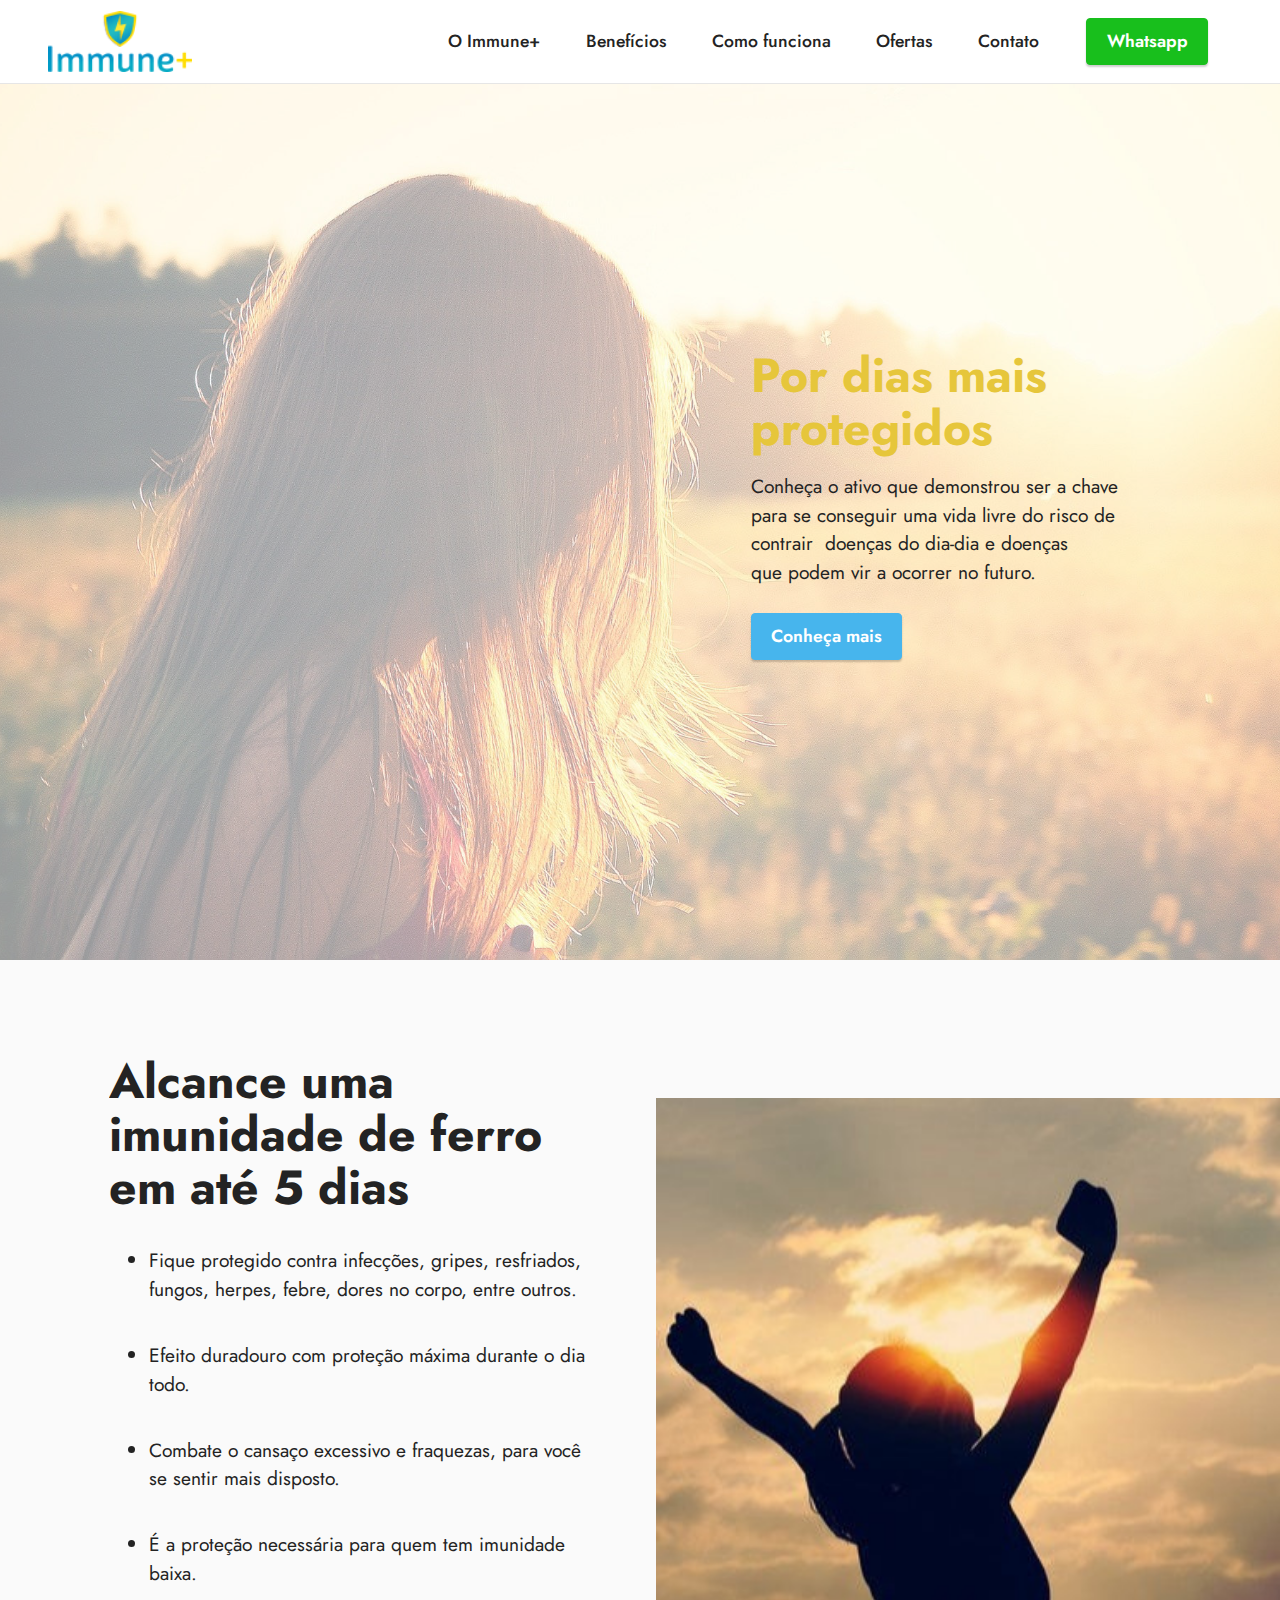
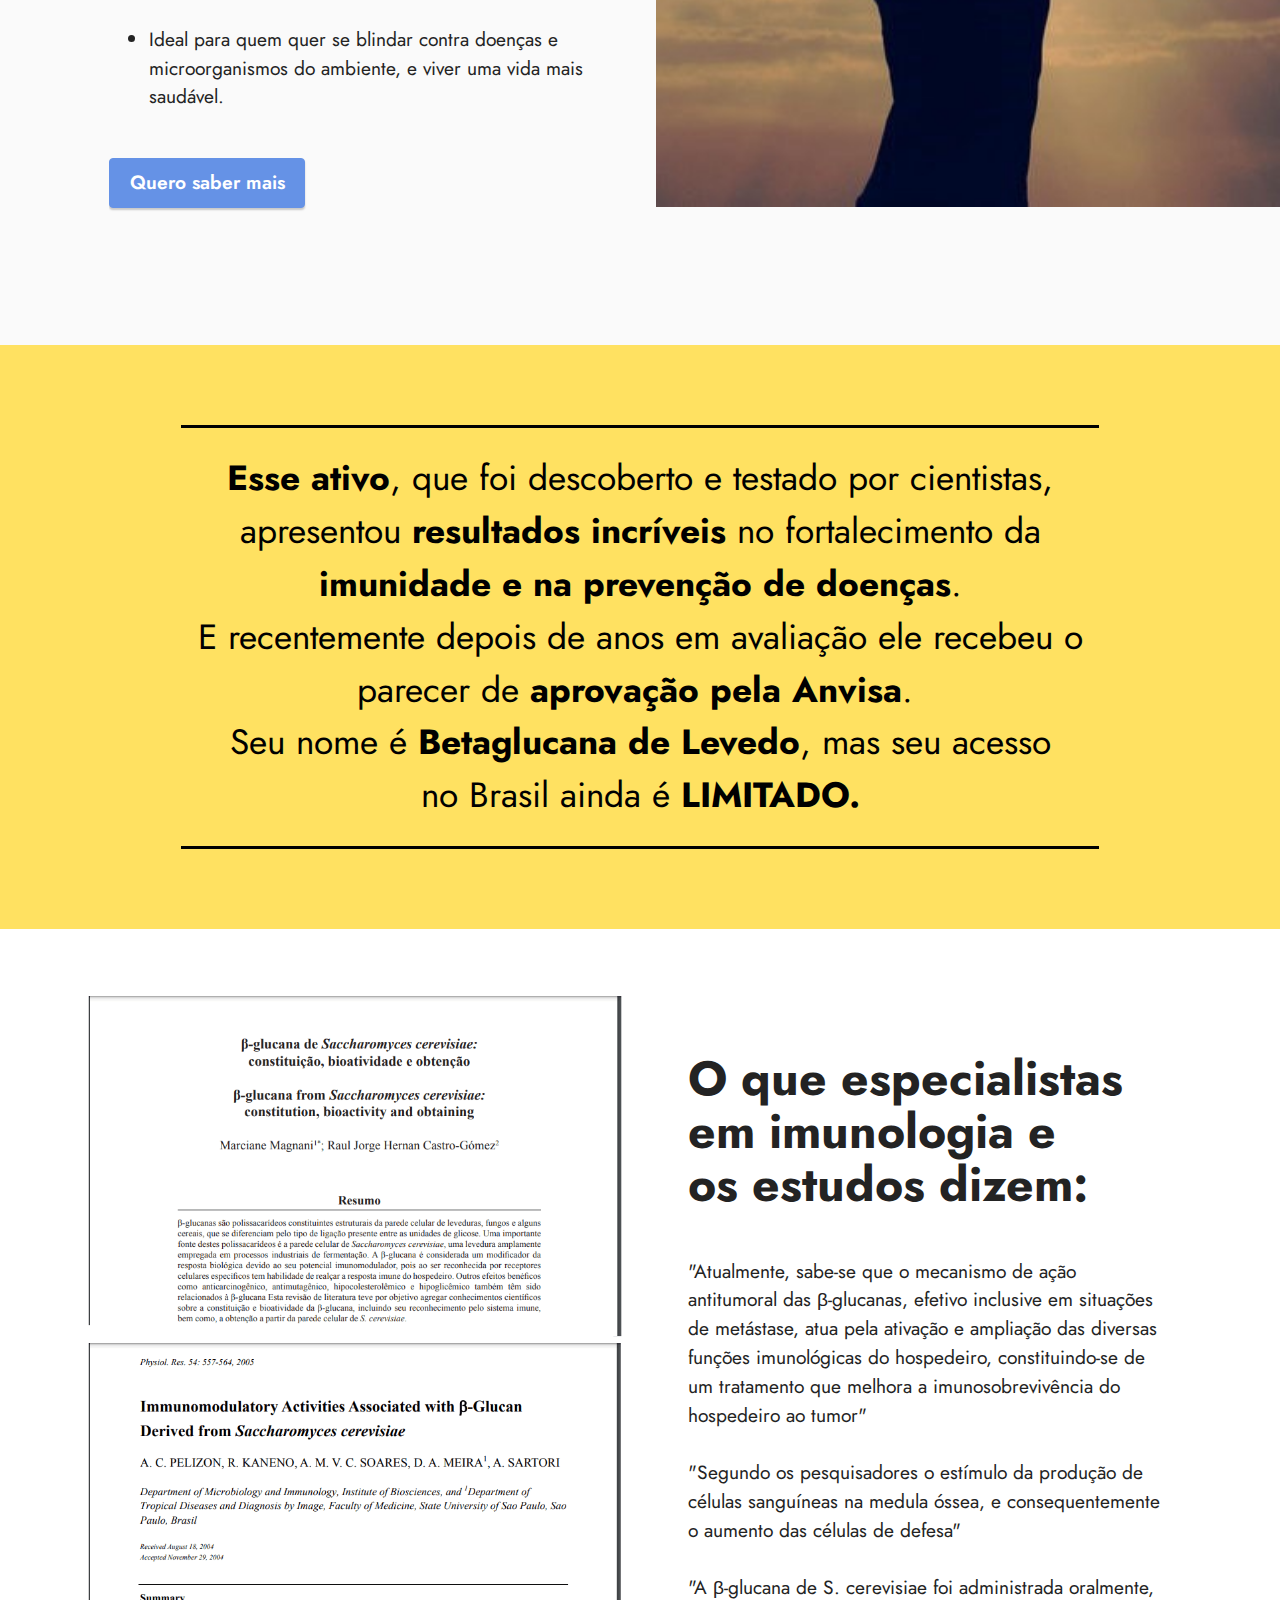
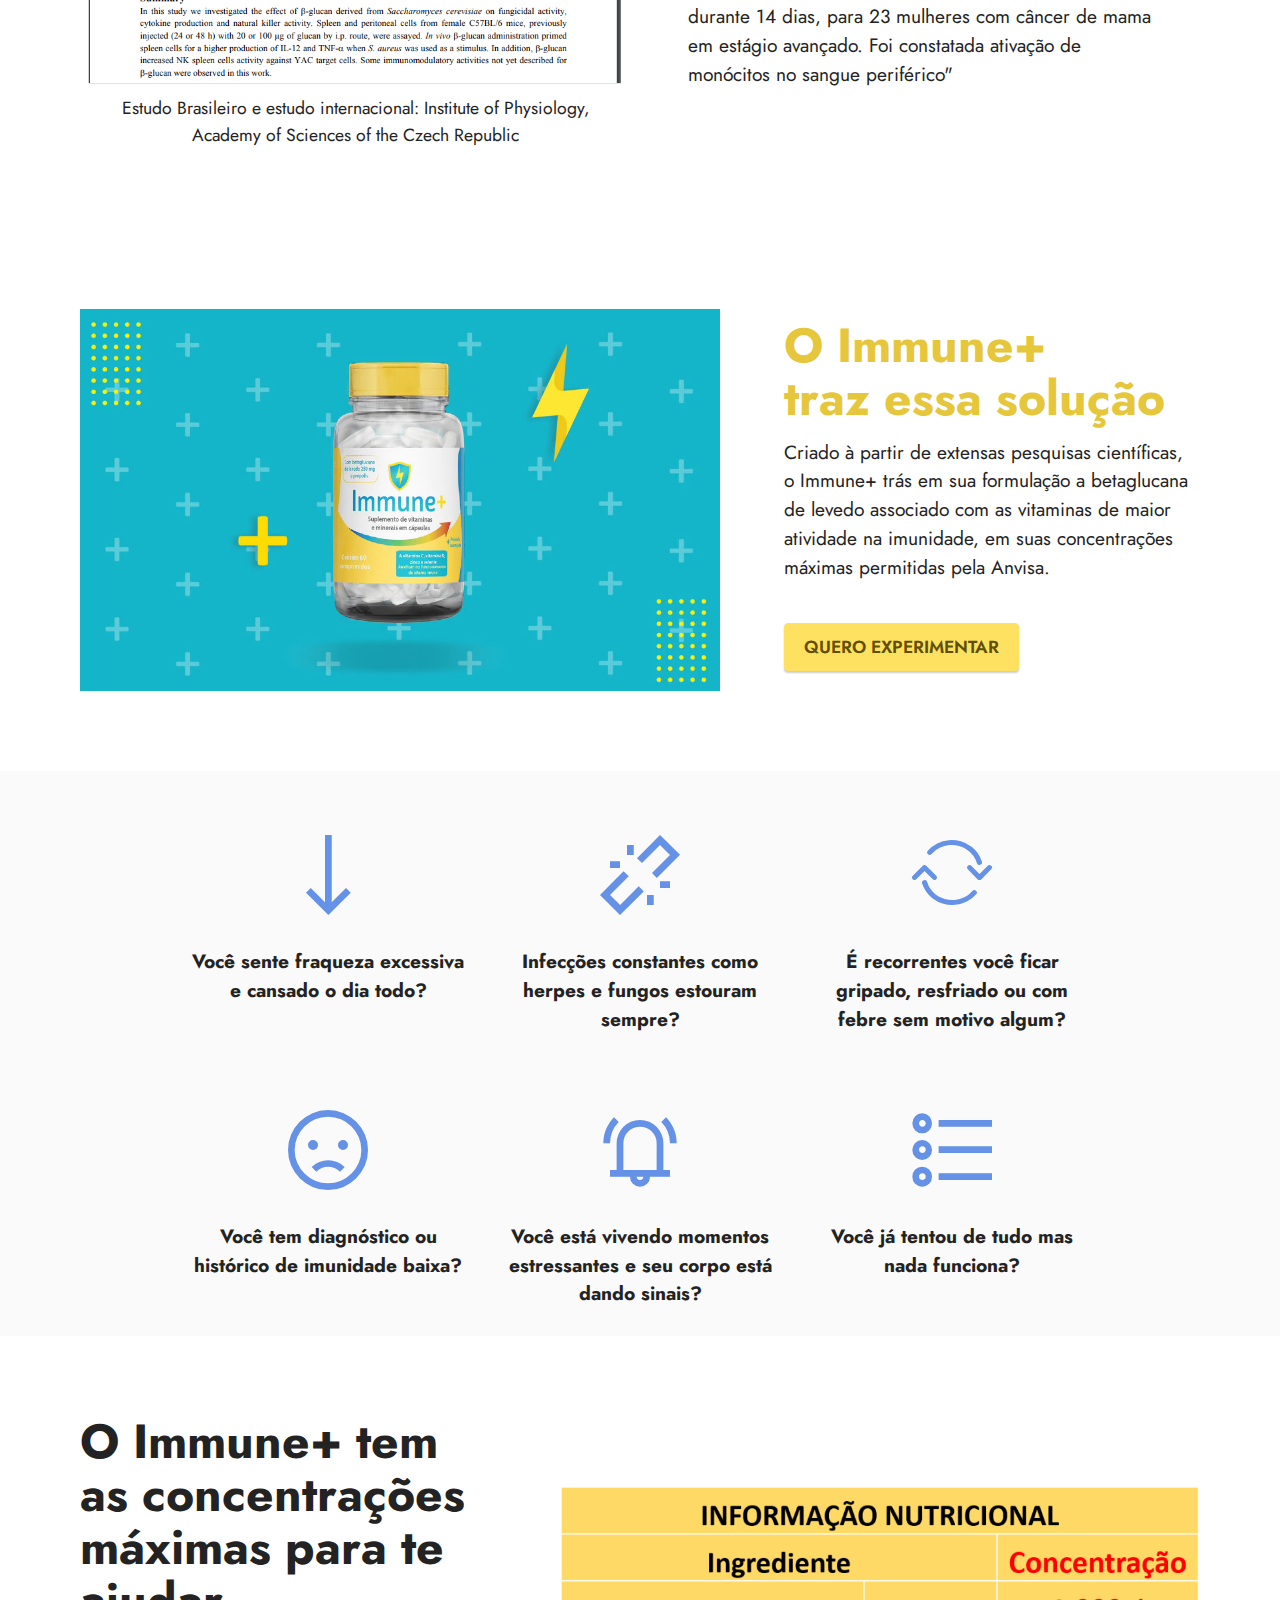
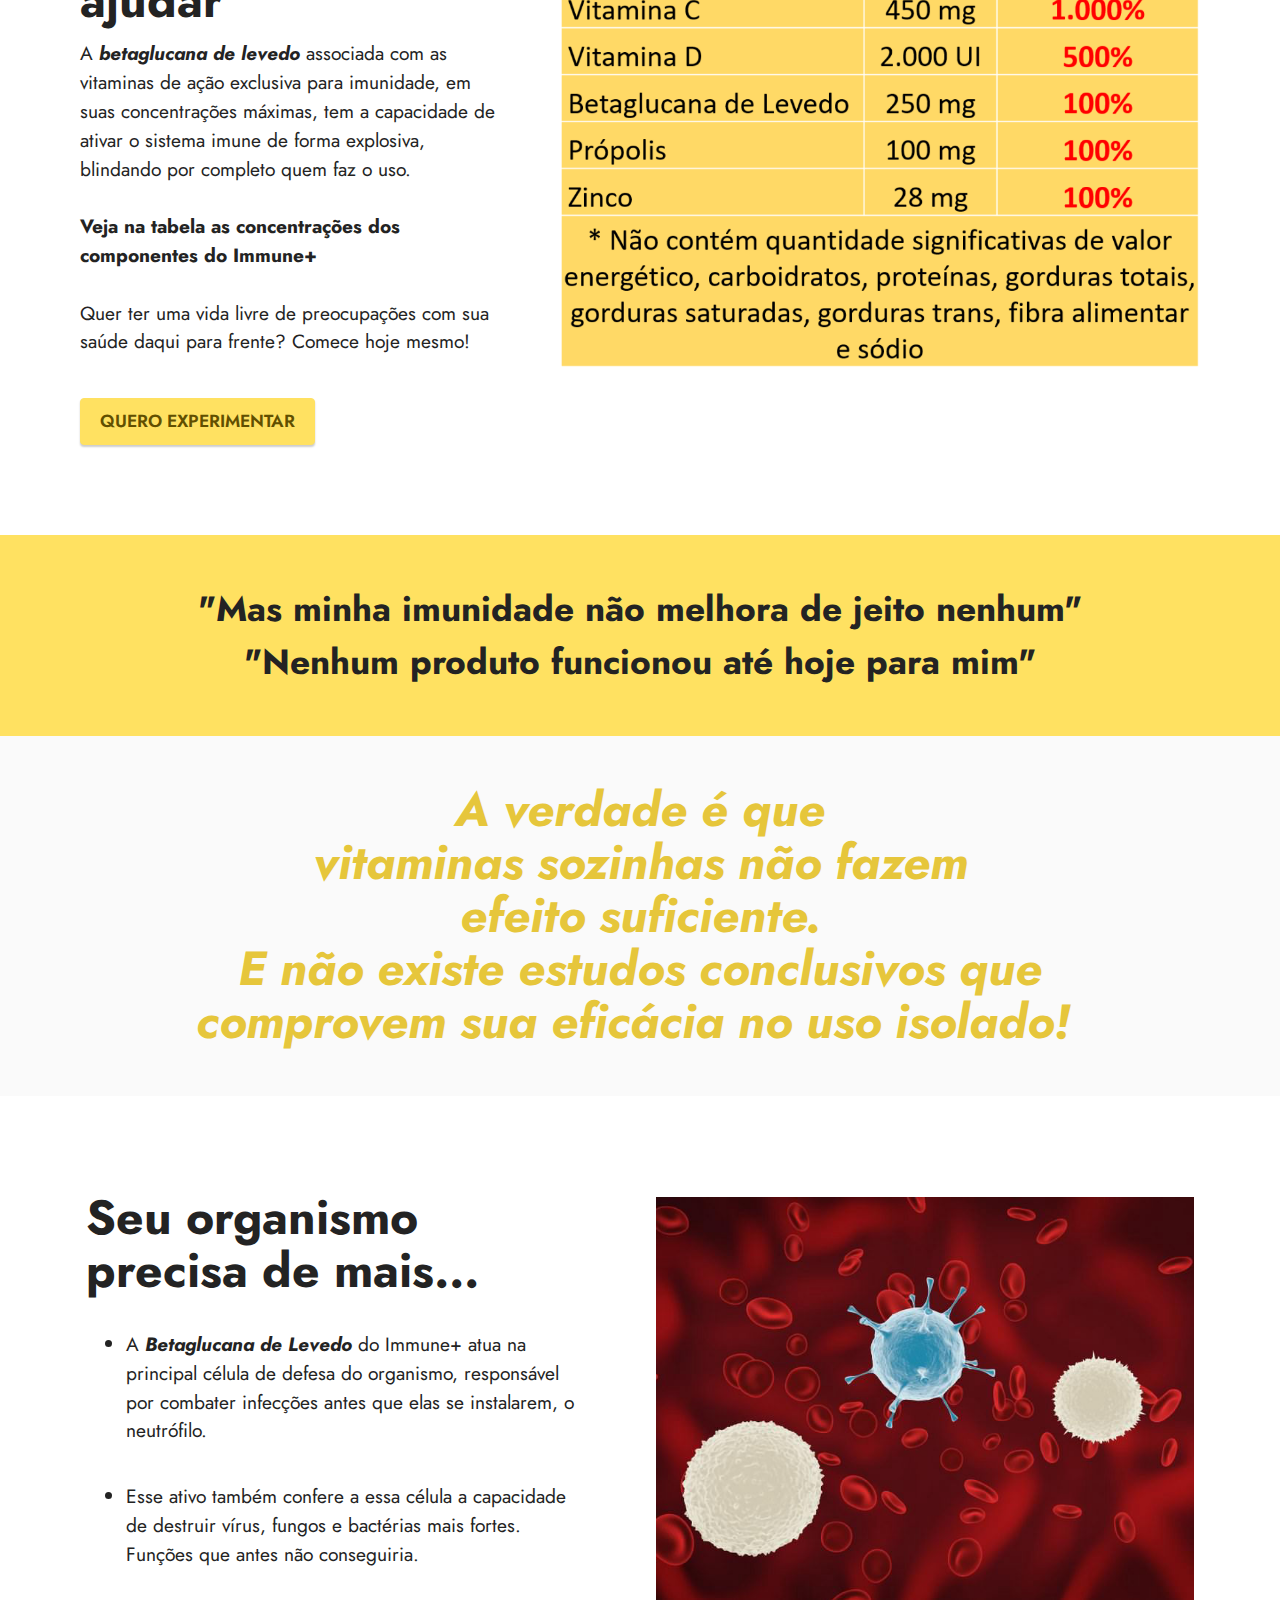
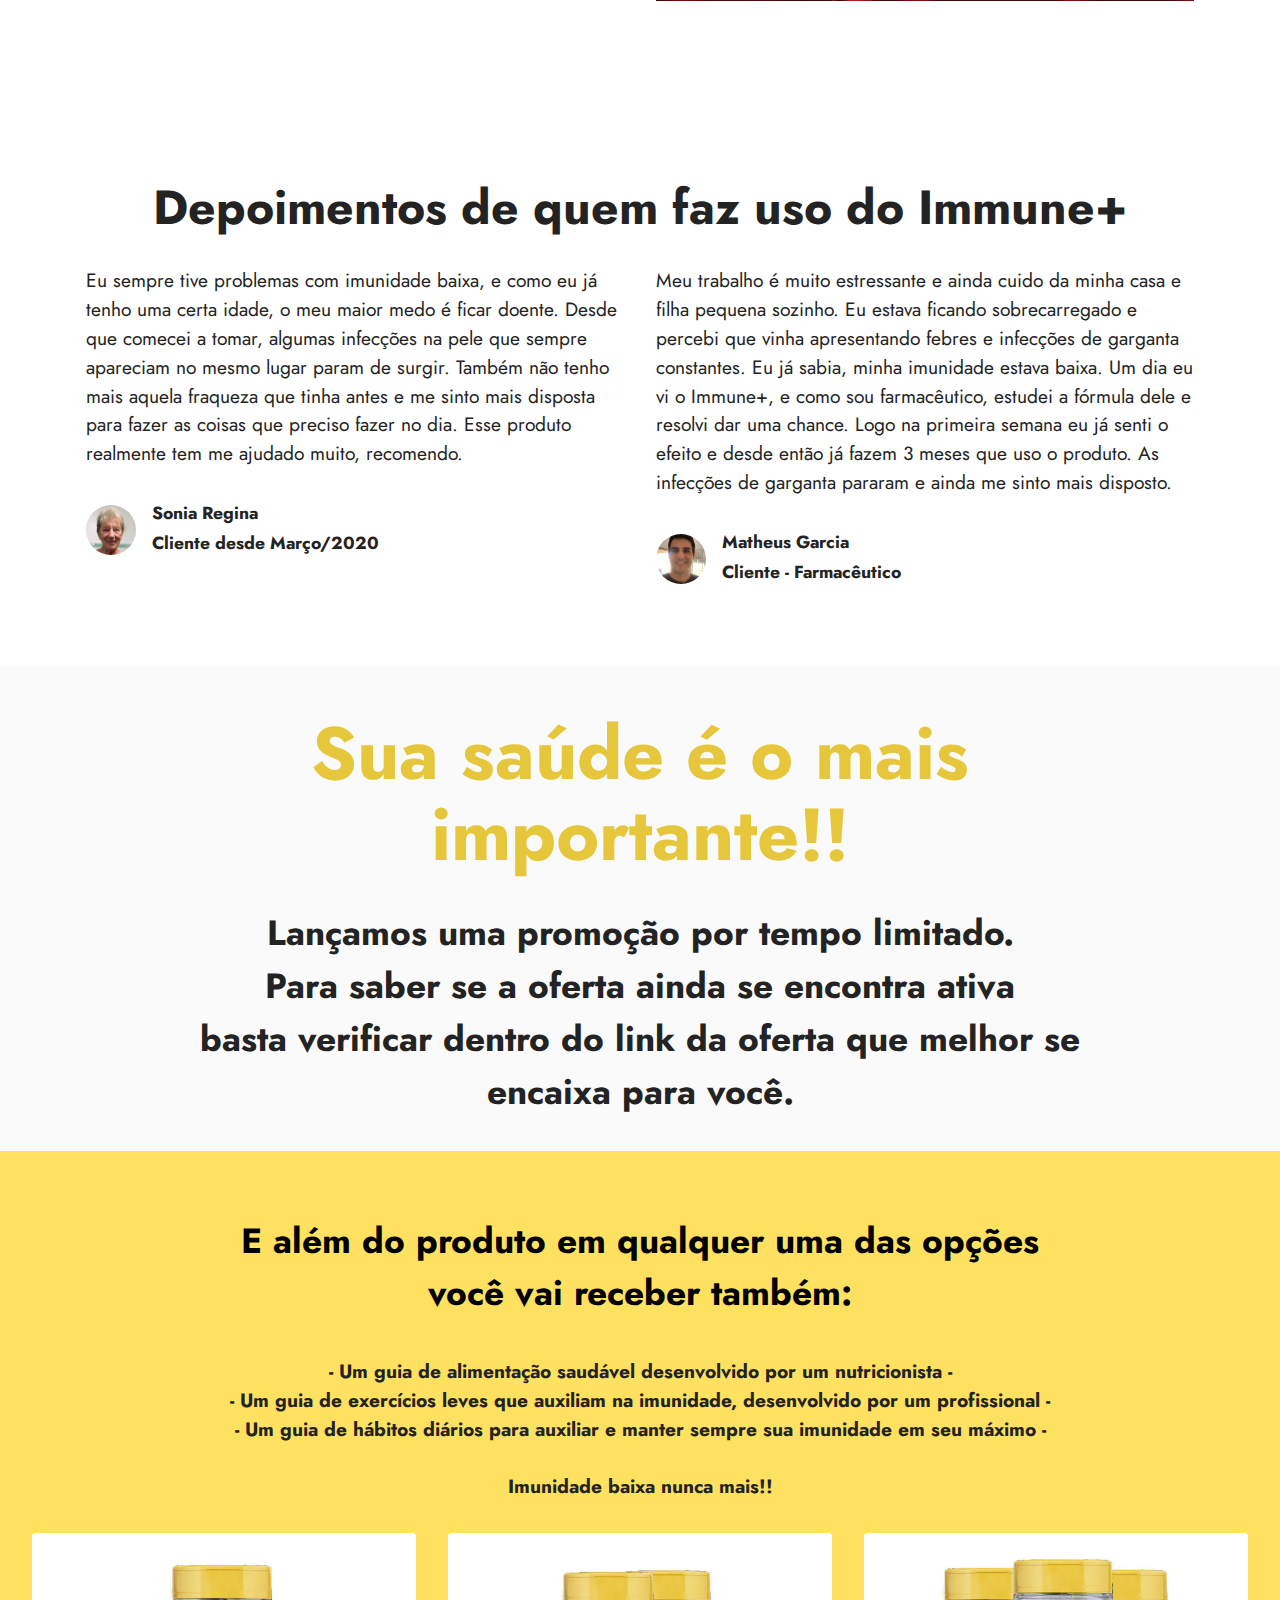
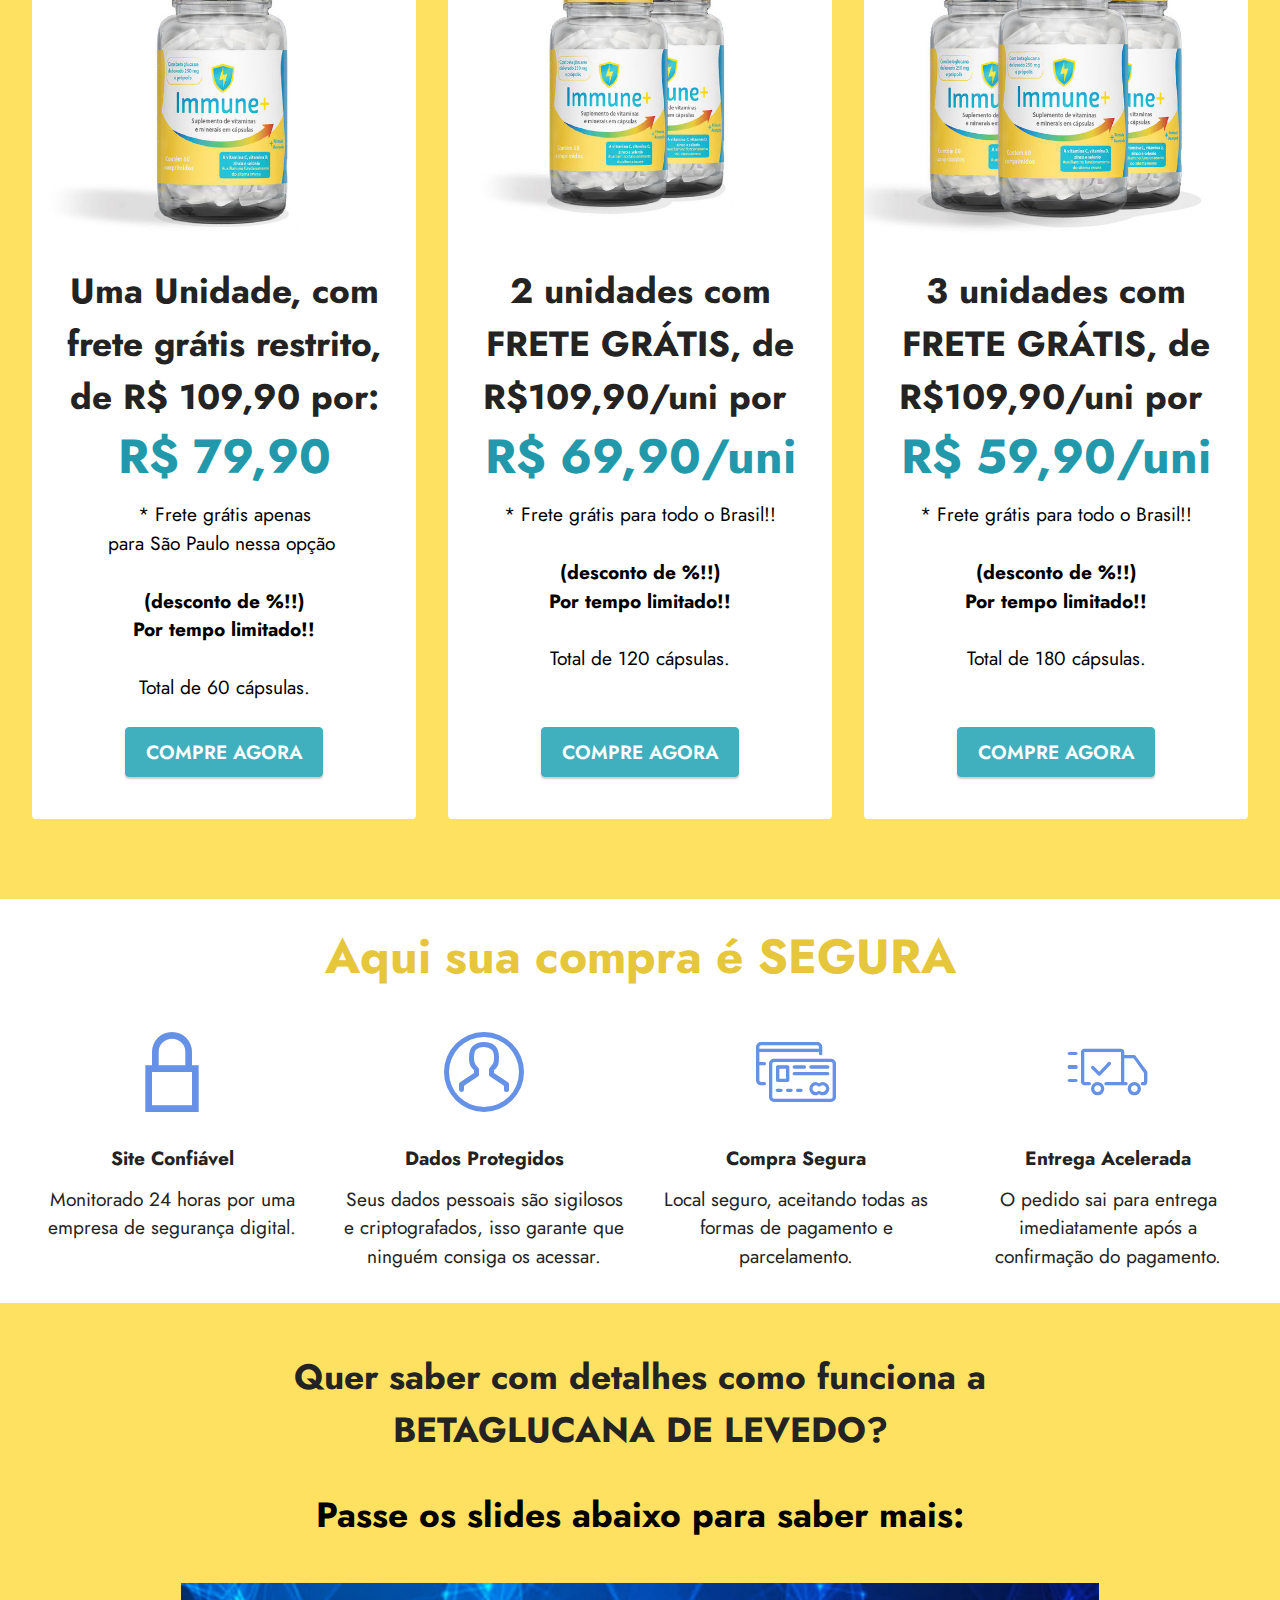
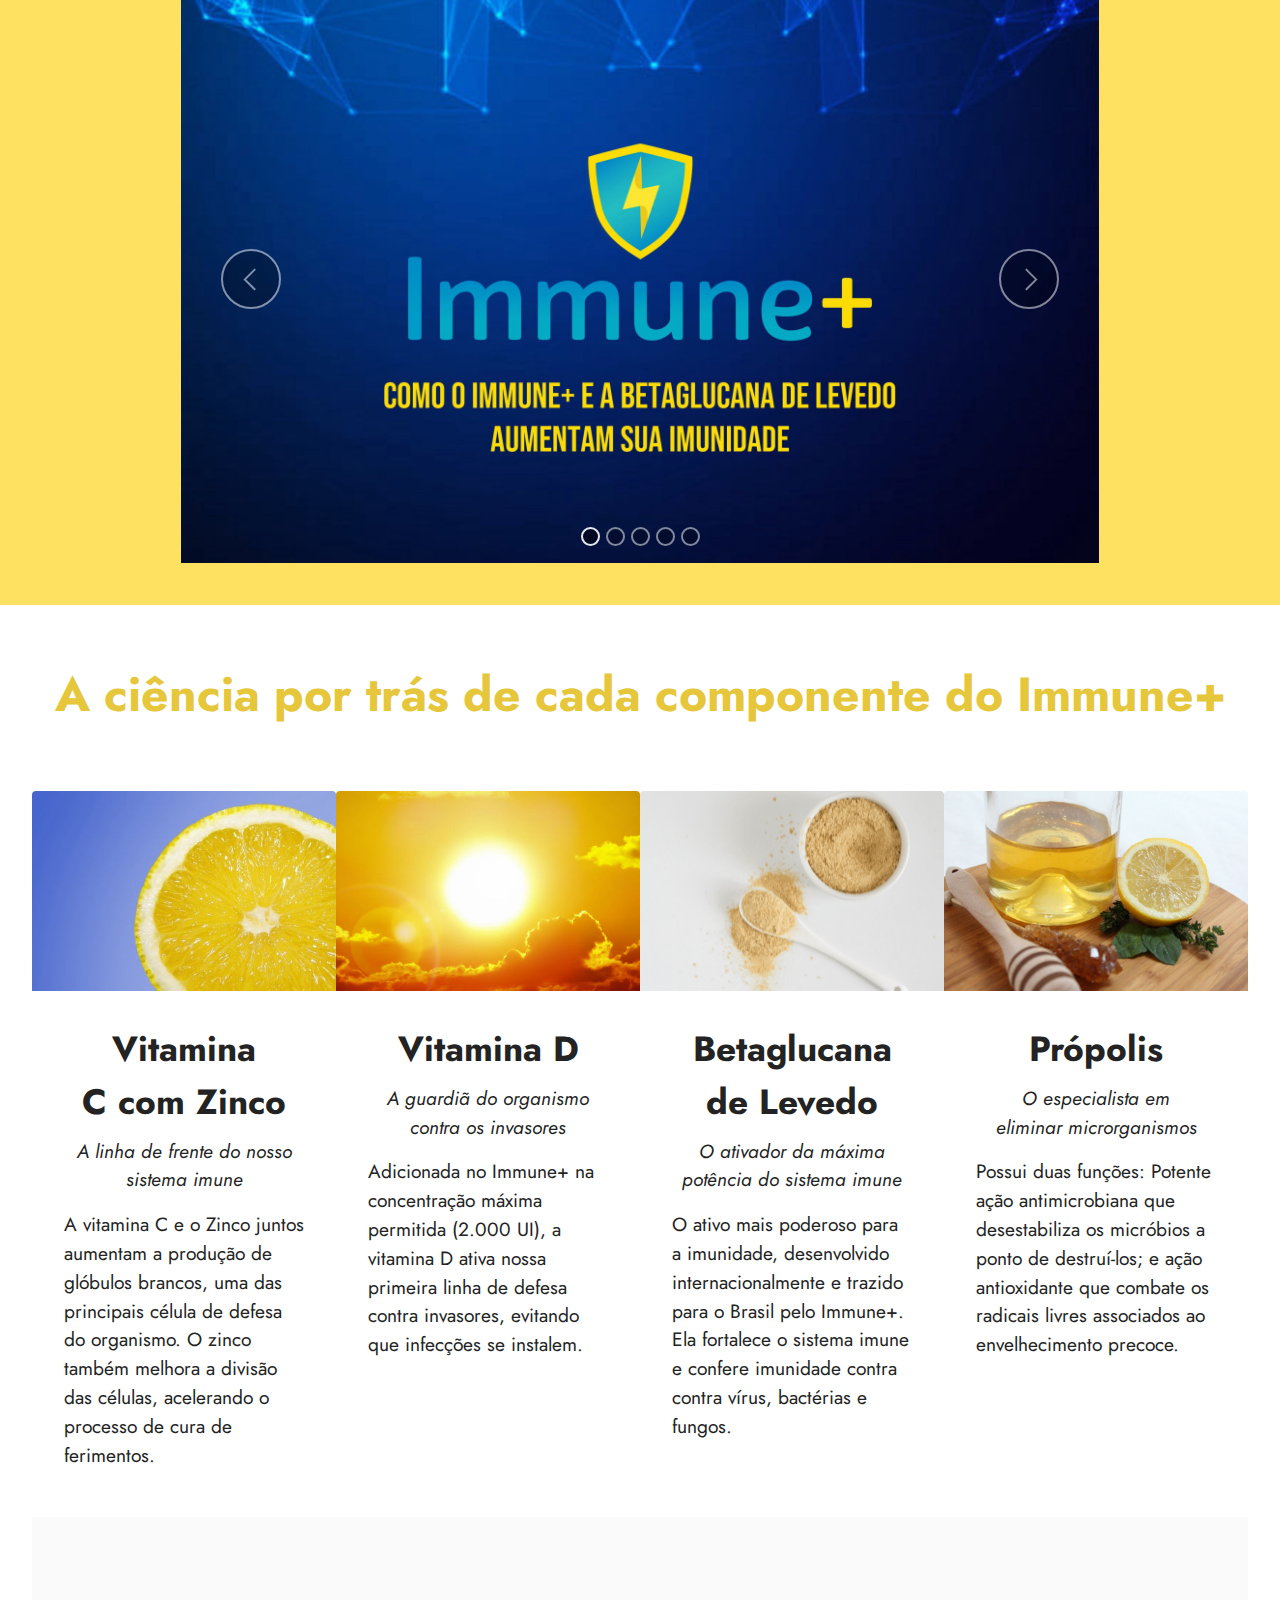
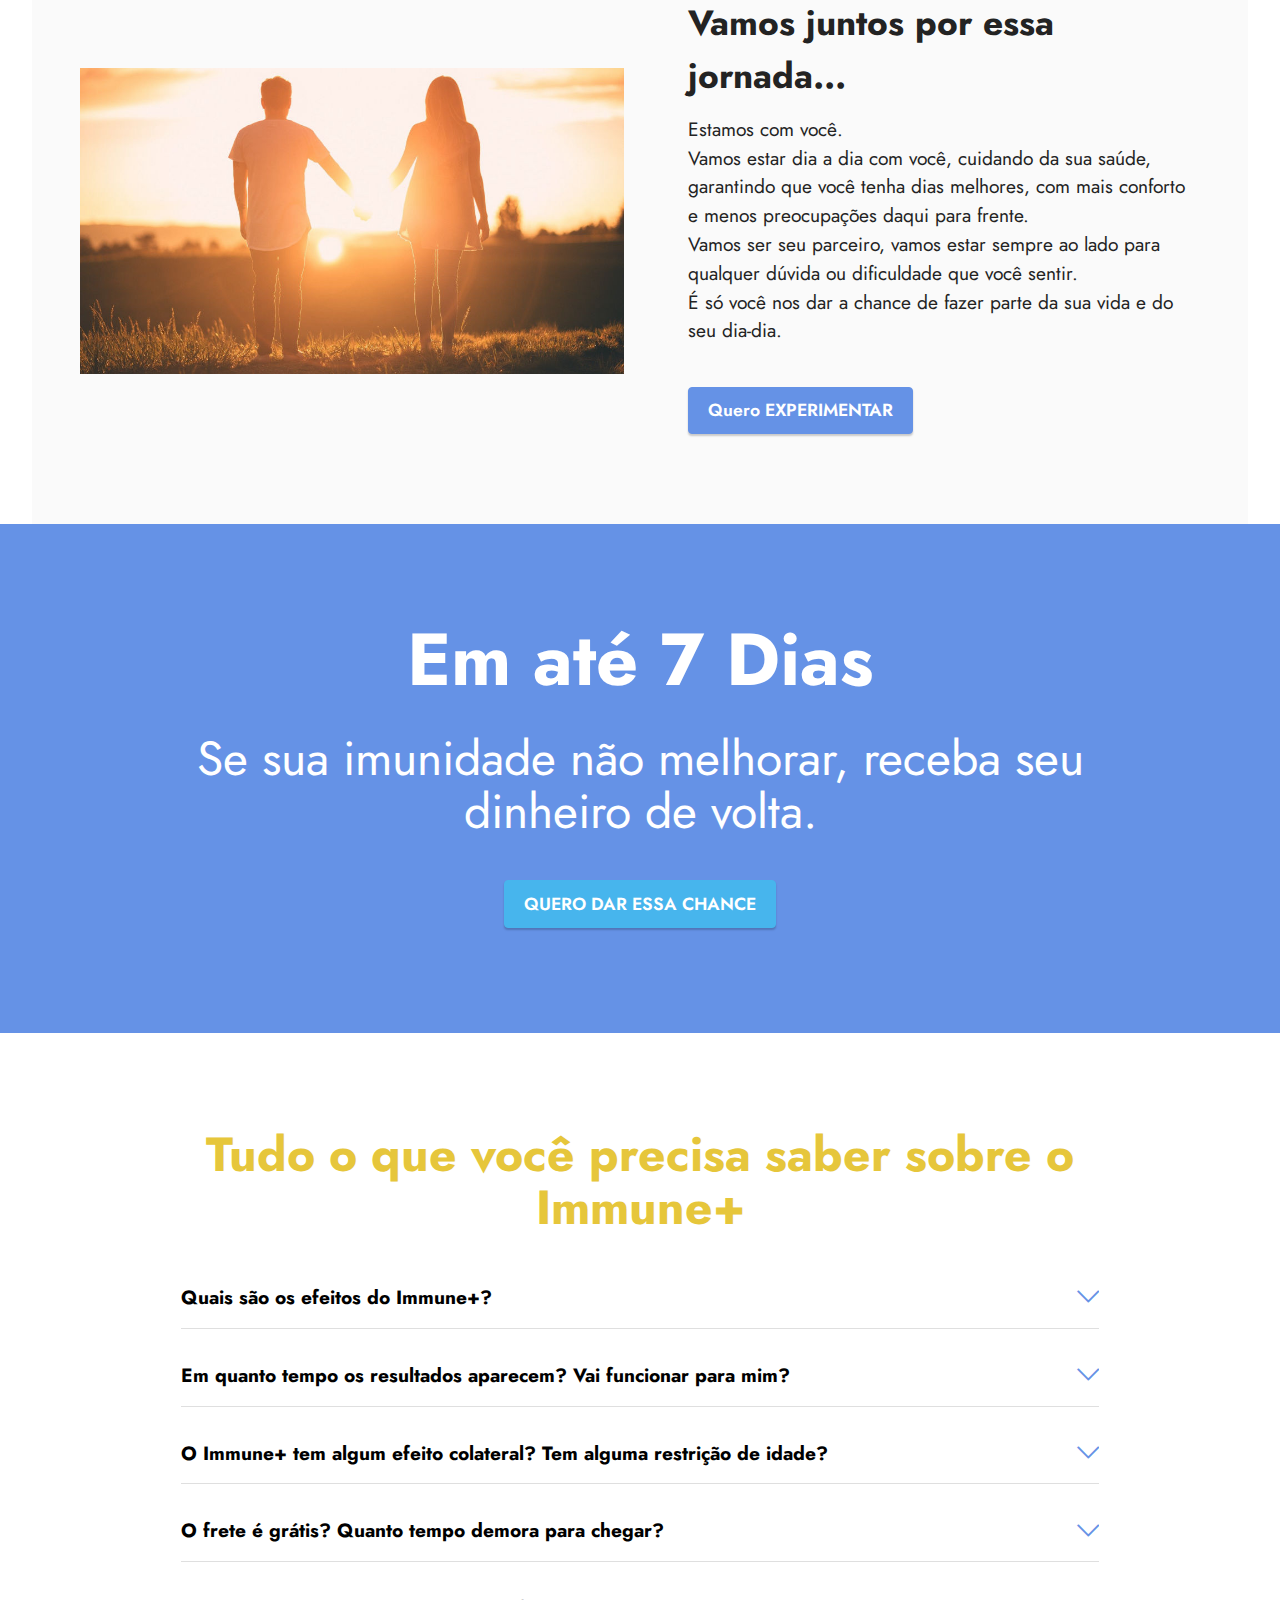
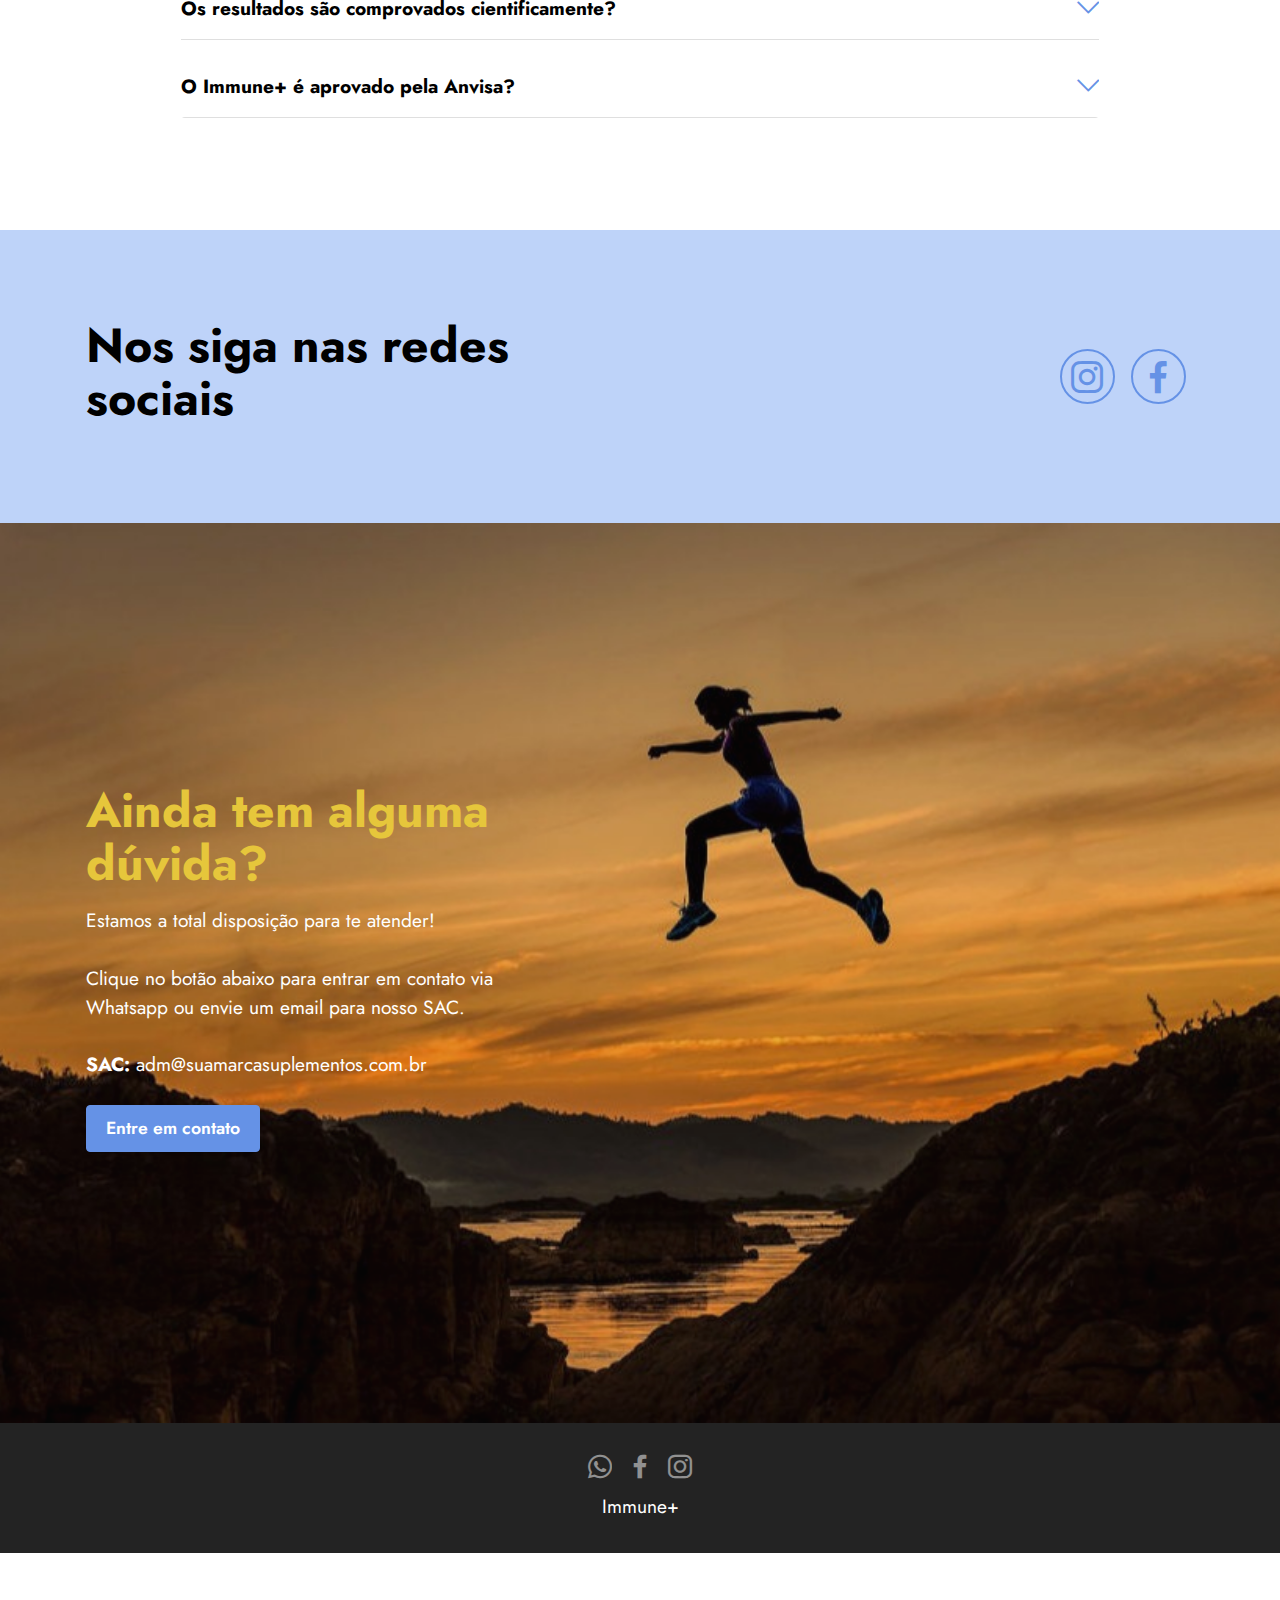
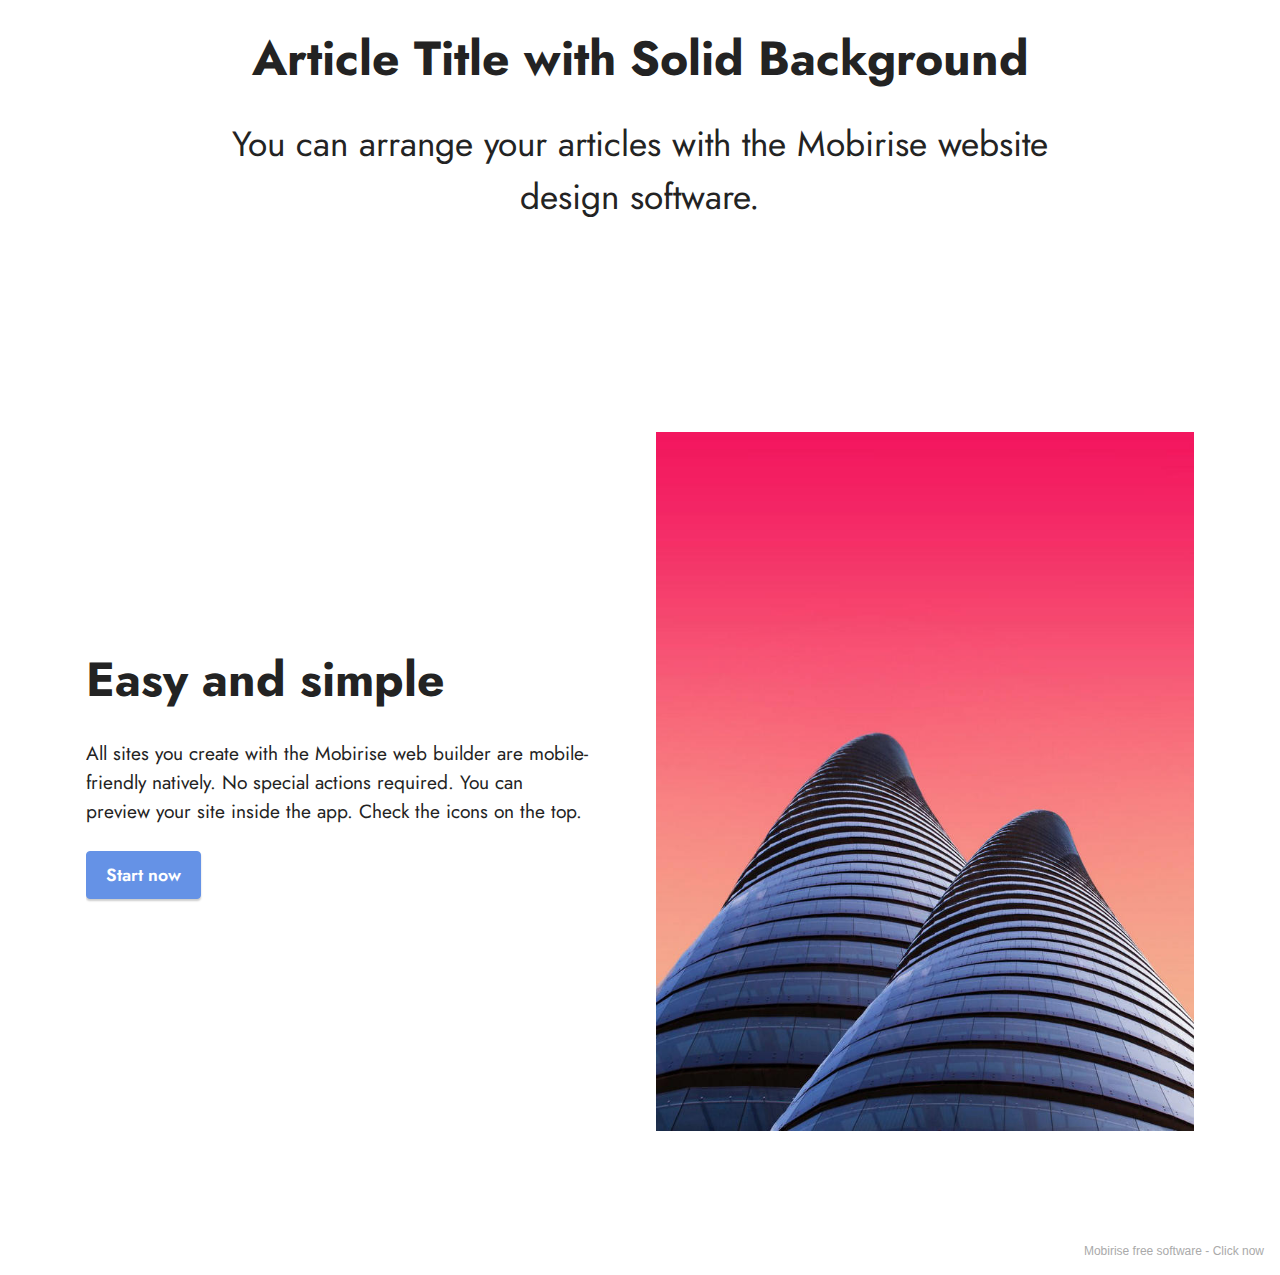
==== index.html @ 09634fb7 "create github pages" ====
<!DOCTYPE html>
<html  >
<head>
  <!-- Site made with Mobirise Website Builder v5.3.10, https://mobirise.com -->
  <meta charset="UTF-8">
  <meta http-equiv="X-UA-Compatible" content="IE=edge">
  <meta name="generator" content="Mobirise v5.3.10, mobirise.com">
  <meta name="viewport" content="width=device-width, initial-scale=1, minimum-scale=1">
  <link rel="shortcut icon" href="assets/images/logo-121x51.png" type="image/x-icon">
  <meta name="description" content="Suplemento com formulação exclusiva que fortalece a imunidade e contribui para a melhora da saúde, bem estar e qualidade de vida.">
  
  
  <title>Immunemais</title>
  <link rel="stylesheet" href="assets/web/assets/mobirise-icons2/mobirise2.css">
  <link rel="stylesheet" href="assets/web/assets/mobirise-icons-bold/mobirise-icons-bold.css">
  <link rel="stylesheet" href="assets/web/assets/mobirise-icons/mobirise-icons.css">
  <link rel="stylesheet" href="assets/tether/tether.min.css">
  <link rel="stylesheet" href="assets/bootstrap/css/bootstrap.min.css">
  <link rel="stylesheet" href="assets/bootstrap/css/bootstrap-grid.min.css">
  <link rel="stylesheet" href="assets/bootstrap/css/bootstrap-reboot.min.css">
  <link rel="stylesheet" href="assets/socicon/css/styles.css">
  <link rel="stylesheet" href="assets/dropdown/css/style.css">
  <link rel="stylesheet" href="assets/theme/css/style.css">
  <link rel="preload" href="https://fonts.googleapis.com/css?family=Jost:100,200,300,400,500,600,700,800,900,100i,200i,300i,400i,500i,600i,700i,800i,900i&display=swap" as="style" onload="this.onload=null;this.rel='stylesheet'">
  <noscript><link rel="stylesheet" href="https://fonts.googleapis.com/css?family=Jost:100,200,300,400,500,600,700,800,900,100i,200i,300i,400i,500i,600i,700i,800i,900i&display=swap"></noscript>
  <link rel="preload" as="style" href="assets/mobirise/css/mbr-additional.css"><link rel="stylesheet" href="assets/mobirise/css/mbr-additional.css" type="text/css">
  
  
  
  
</head>
<body>

<!-- Analytics -->
<!-- Global site tag (gtag.js) - Google Analytics -->
<script async src="https://www.googletagmanager.com/gtag/js?id=G-93NF9G86T4"></script>
<script>
  window.dataLayer = window.dataLayer || [];
  function gtag(){dataLayer.push(arguments);}
  gtag('js', new Date());

  gtag('config', 'G-93NF9G86T4');
</script>
<!-- /Analytics -->


  
  <section class="menu cid-s48OLK6784" once="menu" id="menu1-h">
    
    <nav class="navbar navbar-dropdown navbar-fixed-top navbar-expand-lg">
        <div class="container-fluid">
            <div class="navbar-brand">
                <span class="navbar-logo">
                    <a href="index.html">
                        <img src="assets/images/logo-121x51.png" alt="Immune+" style="height: 3.8rem;">
                    </a>
                </span>
                
            </div>
            <button class="navbar-toggler" type="button" data-toggle="collapse" data-target="#navbarSupportedContent" aria-controls="navbarNavAltMarkup" aria-expanded="false" aria-label="Toggle navigation">
                <div class="hamburger">
                    <span></span>
                    <span></span>
                    <span></span>
                    <span></span>
                </div>
            </button>
            <div class="collapse navbar-collapse" id="navbarSupportedContent">
                <ul class="navbar-nav nav-dropdown" data-app-modern-menu="true"><li class="nav-item"><a class="nav-link link text-black text-primary display-4" href="Immune+.html#image1-z">O Immune+</a></li><li class="nav-item"><a class="nav-link link text-black text-primary display-4" href="Immune+.html#features13-1g">Benefícios</a></li><li class="nav-item"><a class="nav-link link text-black text-primary display-4" href="Immune+.html#gallery3-u">Como funciona</a></li><li class="nav-item"><a class="nav-link link text-black text-primary display-4" href="Immune+.html#features4-1k">Ofertas</a></li><li class="nav-item"><a class="nav-link link text-black text-primary display-4" href="Immune+.html#header1-1n">Contato</a></li></ul>
                
                <div class="navbar-buttons mbr-section-btn"><a class="btn btn-secondary display-4" href="https://linktr.ee/Immunemais" target="_blank">Whatsapp</a></div>
            </div>
        </div>
    </nav>

</section>

<section class="header1 cid-svKZr8jTiO mbr-fullscreen" id="header1-10">

    

    <div class="mbr-overlay" style="opacity: 0.6; background-color: rgb(255, 255, 255);"></div>

    <div class="container">
        <div class="row justify-content-end">
            <div class="col-12 col-lg-5">
                <h1 class="mbr-section-title mbr-fonts-style mb-3 display-2"><strong>Por dias mais protegidos</strong></h1>
                
                <p class="mbr-text mbr-fonts-style display-7">Conheça o ativo que demonstrou ser a chave<br>para se conseguir uma vida livre do risco de<br>contrair&nbsp; doenças do dia-dia e doenças<br>que podem vir a ocorrer no futuro.</p>
                <div class="mbr-section-btn mt-3"><a class="btn btn-info display-4" href="index.html#image1-z">Conheça mais</a></div>
            </div>
        </div>
    </div>
</section>

<section class="features11 cid-sHRNDd6zE4" id="features12-2y">

    
    
    <div>
        <div class="row align-items-center">
            <div class="col-12 col-lg offset-lg-1">
                <div class="card-wrapper">
                    <div class="card-box">
                        <h4 class="card-title mbr-fonts-style mb-4 display-2"><strong>Alcance uma imunidade de ferro em até 5 dias</strong></h4>
                        
                        <div class="mbr-text mbr-fonts-style counter-container display-7">
                            <ul><li>Fique protegido contra infecções, gripes, resfriados, fungos, herpes, febre, dores no corpo, entre outros.</li></ul><ul><li>Efeito duradouro com proteção máxima durante o dia todo.</li></ul><ul><li>Combate o cansaço excessivo e fraquezas, para você se sentir mais disposto.</li></ul><ul><li>É a proteção necessária para quem tem imunidade baixa.</li></ul><ul><li>Ideal para quem quer se blindar contra doenças e microorganismos do ambiente, e viver uma vida mais saudável.</li></ul><div>
</div><div>
</div>
                        </div>
                        <div class="mbr-section-btn mb-4"><a class="btn btn-primary display-7" href="index.html#content6-2z">Quero saber mais</a></div>
                    </div>
                </div>
            </div>
            <div class="col-12 col-lg-6 md-pb">
                <div class="image-wrapper">
                    <img src="assets/images/energia-e-disposio-640x427.jpeg" alt="Mobirise">
                </div>
            </div>
        </div>
    </div>
</section>

<section class="content6 cid-sHRR29VX2u" id="content6-2z">
    
    <div class="container">
        <div class="row justify-content-center">
            <div class="col-md-12 col-lg-10">
                <hr class="line">
                <p class="mbr-text align-center mbr-fonts-style my-4 display-5"><strong>Esse ativo</strong>, que foi descoberto e testado por cientistas, apresentou <strong>resultados incríveis</strong> no fortalecimento da <strong>imunidade e na prevenção de doenças</strong>.<br>E recentemente depois de anos em avaliação ele recebeu o parecer de&nbsp;<strong>aprovação pela Anvisa</strong>.&nbsp;<br>Seu nome é&nbsp;<strong>Betaglucana de Levedo</strong>,&nbsp;mas seu acesso<br>no Brasil ainda é <strong>LIMITADO.</strong></p>
                <hr class="line">
            </div>
        </div>
    </div>
</section>

<section class="image1 cid-sHRY49rGXg mbr-fullscreen" id="image1-30">
    

    

    <div class="container">
        <div class="row align-items-center">
            <div class="col-12 col-lg-6">
                <div class="image-wrapper">
                    <img src="assets/images/estudos-810x1044.png" alt="Mobirise">
                    <p class="mbr-description mbr-fonts-style pt-2 align-center display-4">Estudo Brasileiro e estudo internacional: Institute of Physiology, Academy of Sciences of the Czech Republic</p>
                </div>
            </div>
            <div class="col-12 col-lg">
                <div class="text-wrapper">
                    <h3 class="mbr-section-title mbr-fonts-style mb-3 display-2">
                        <strong>O que especialistas em imunologia&nbsp;</strong><strong>e</strong><br><strong>os estudos dizem:</strong></h3>
                    <p class="mbr-text mbr-fonts-style display-7"><br>"Atualmente, sabe-se que o mecanismo de ação antitumoral das β-glucanas, efetivo inclusive em situações de metástase, atua pela ativação e ampliação das diversas funções imunológicas do hospedeiro, constituindo-se de um tratamento que melhora a imunosobrevivência do hospedeiro ao tumor"<br><br>"Segundo os pesquisadores o estímulo da produção de células sanguíneas na medula óssea, e consequentemente o aumento das células de defesa"<br><br>"A β-glucana de S. cerevisiae foi administrada oralmente, durante 14 dias, para 23 mulheres com câncer de mama em estágio avançado. Foi constatada ativação de monócitos no sangue periférico"</p>
                </div>
            </div>
        </div>
    </div>
</section>

<section class="features16 cid-sHY1opgKRH" id="features17-3b">
    

    
    <div class="container-fluid">
        <div class="content-wrapper">
            <div class="row align-items-center">
                <div class="col-12 col-lg-7">
                    <div class="image-wrapper">
                        <img src="assets/images/banner-immune-1076x643.jpg" alt="Mobirise">
                    </div>
                </div>
                <div class="col-12 col-lg">
                    <div class="text-wrapper">
                        <h6 class="card-title mbr-fonts-style display-2"><strong>O Immune+
<br>traz&nbsp;</strong><strong>essa solução</strong></h6>
                        <p class="mbr-text mbr-fonts-style mb-4 display-7">Criado à partir de extensas pesquisas científicas,
<br>o Immune+ trás em sua formulação a betaglucana de levedo associado com as vitaminas de maior atividade na imunidade, em suas concentrações máximas permitidas pela Anvisa.</p>
                        <div class="mbr-section-btn mt-3"><a class="btn btn-warning display-4" href="index.html#content1-34">QUERO EXPERIMENTAR</a></div>
                    </div>
                </div>
            </div>
        </div>
    </div>
</section>

<section class="features1 cid-sxinhXDkUz" id="features1-1e">
    

    
    <div class="container-fluid">
        <div class="row">
            
        </div>
        <div class="row">
            <div class="card col-12 col-md-6 col-lg-3">
                <div class="card-wrapper">
                    <div class="card-box align-center">
                        <div class="iconfont-wrapper">
                            <span class="mbr-iconfont mobi-mbri-down mobi-mbri"></span>
                        </div>
                        <h5 class="card-title mbr-fonts-style display-7"><strong>Você sente fraqueza excessiva e cansado o&nbsp;</strong><strong>dia todo?</strong></h5>
                        
                    </div>
                </div>
            </div>
            <div class="card col-12 col-md-6 col-lg-3">
                <div class="card-wrapper">
                    <div class="card-box align-center">
                        <div class="iconfont-wrapper">
                            <span class="mbr-iconfont mobi-mbri-unlink mobi-mbri"></span>
                        </div>
                        <h5 class="card-title mbr-fonts-style display-7"><strong>Infecções constantes como herpes e fungos estouram sempre?</strong></h5>
                        
                    </div>
                </div>
            </div>
            <div class="card col-12 col-md-6 col-lg-3">
                <div class="card-wrapper">
                    <div class="card-box align-center">
                        <div class="iconfont-wrapper">
                            <span class="mbr-iconfont mbrib-update"></span>
                        </div>
                        <h5 class="card-title mbr-fonts-style display-7"><strong>É recorrentes você ficar gripado, resfriado ou com febre sem motivo algum?</strong></h5>
                        
                    </div>
                </div>
            </div>
            
        </div>
    </div>
</section>

<section class="features1 cid-sHXL5nwaIH" id="features1-32">
    

    
    <div class="container-fluid">
        <div class="row">
            
        </div>
        <div class="row">
            <div class="card col-12 col-md-6 col-lg-3">
                <div class="card-wrapper">
                    <div class="card-box align-center">
                        <div class="iconfont-wrapper">
                            <span class="mbr-iconfont mobi-mbri-sad-face mobi-mbri"></span>
                        </div>
                        <h5 class="card-title mbr-fonts-style display-7"><strong>Você tem diagnóstico ou histórico de imunidade baixa?</strong></h5>
                        
                    </div>
                </div>
            </div>
            <div class="card col-12 col-md-6 col-lg-3">
                <div class="card-wrapper">
                    <div class="card-box align-center">
                        <div class="iconfont-wrapper">
                            <span class="mbr-iconfont mobi-mbri-alert mobi-mbri"></span>
                        </div>
                        <h5 class="card-title mbr-fonts-style display-7"><strong>Você está vivendo momentos estressantes e seu corpo está dando sinais?</strong></h5>
                        
                    </div>
                </div>
            </div>
            <div class="card col-12 col-md-6 col-lg-3">
                <div class="card-wrapper">
                    <div class="card-box align-center">
                        <div class="iconfont-wrapper">
                            <span class="mbr-iconfont mobi-mbri-bulleted-list mobi-mbri"></span>
                        </div>
                        <h5 class="card-title mbr-fonts-style display-7"><strong>Você já tentou de tudo mas nada funciona?</strong></h5>
                        
                    </div>
                </div>
            </div>
            
        </div>
    </div>
</section>

<section class="features15 cid-sESjouUbGz" id="features16-2o">

    

    
    <div class="container-fluid">
        <div class="content-wrapper">
            <div class="row align-items-center">
                <div class="col-12 col-lg">
                    <div class="text-wrapper">
                        <h6 class="card-title mbr-fonts-style display-2"><strong>O Immune+ tem as concentrações m</strong><strong>áximas para te ajudar</strong></h6>
                        <p class="mbr-text mbr-fonts-style mb-4 display-7">
                            A <em><strong>betaglucana de levedo</strong></em> associada com as vitaminas de ação exclusiva para imunidade, em suas concentrações máximas, tem a capacidade de ativar o sistema imune de forma explosiva, blindando por completo quem faz o uso.<br><br><strong>Veja na tabela as concentrações dos componentes do Immune+</strong><br><br>Quer ter uma vida livre de preocupações com sua saúde daqui para frente? Comece hoje mesmo!</p>
                        <div class="mbr-section-btn mt-3"><a class="btn btn-warning display-4" href="index.html#features4-1k">QUERO EXPERIMENTAR</a></div>
                    </div>
                </div>
                <div class="col-12 col-lg-7">
                    <div class="image-wrapper">
                        <img src="assets/images/tabela-nutricional-site-980x763.png" alt="Concentração Immune+">
                    </div>
                </div>
            </div>
        </div>
    </div>
</section>

<section class="content1 cid-sHXOTaW5PO" id="content1-34">
    
    <div class="container-fluid">
        <div class="row justify-content-center">
            <div class="title col-12 col-md-9">
                <h3 class="mbr-section-title mbr-fonts-style align-center mb-4 display-5"><strong>"Mas minha imunidade não melhora&nbsp;de jeito nenhum"</strong><br><strong>"Nenhum produto funcionou até hoje para mim"<br></strong></h3>
                
                
            </div>
        </div>
    </div>
</section>

<section class="content1 cid-sHY6wNgpO0" id="content1-3d">
    
    <div class="container-fluid">
        <div class="row justify-content-center">
            <div class="title col-12 col-md-9">
                <h3 class="mbr-section-title mbr-fonts-style align-center mb-4 display-2"><em><strong>A verdade é que</strong><br><strong>vi</strong><strong>taminas sozinhas não fazem</strong><br><strong>efeito suficiente.</strong><br><strong>E não existe estudos conclusivos que comprovem sua eficácia no uso isolado!&nbsp;</strong></em><br></h3>
                
                
            </div>
        </div>
    </div>
</section>

<section class="features11 cid-sHYonjbgiY" id="features12-3g">

    
    
    <div class="container">
        <div class="row align-items-center">
            <div class="col-12 col-lg">
                <div class="card-wrapper">
                    <div class="card-box">
                        <h4 class="card-title mbr-fonts-style mb-4 display-2"><strong>Seu organismo precisa de mais...</strong></h4>
                        
                        <div class="mbr-text mbr-fonts-style counter-container display-7">
                            <ul>
                                <li>A <em><strong>Betaglucana de Levedo</strong></em> do Immune+ atua na principal célula de defesa do organismo, responsável por combater infecções antes que elas se instalarem, o neutrófilo.</li></ul><ul>
                                <li>Esse ativo também confere a essa célula a capacidade de destruir vírus, fungos e bactérias mais fortes. Funções que antes não conseguiria.</li>
                            </ul>
                        </div>
                        
                    </div>
                </div>
            </div>
            <div class="col-12 col-lg-6 md-pb">
                <div class="image-wrapper">
                    <img src="assets/images/glbulos-e-virus-730x548.jpg" alt="Mobirise">
                </div>
            </div>
        </div>
    </div>
</section>

<section class="testimonials2 cid-sxiqFq2Uze" id="testimonials2-1m">
    
    
    <div class="container">
        <h3 class="mbr-section-title mbr-fonts-style align-center mb-4 display-2">
            <strong>Depoimentos de quem faz uso do Immune+</strong></h3>
        <div class="row justify-content-center">
            <div class="card col-12 col-md-6">
                <p class="mbr-text mbr-fonts-style mb-4 display-7">Eu sempre tive problemas com imunidade baixa, e como eu já tenho uma certa idade, o meu maior medo é ficar doente. Desde que comecei a tomar, algumas infecções na pele que sempre apareciam no mesmo lugar param de surgir. Também  não tenho mais aquela fraqueza que tinha antes e me sinto mais disposta para fazer as coisas que preciso fazer no dia. Esse produto realmente tem me ajudado muito, recomendo.<br></p>
                <div class="d-flex mb-md-0 mb-4">
                    <div class="image-wrapper">
                        <img src="assets/images/produto-para-imunidade-para-idosos-100x107.jpg" alt="Mobirise">
                    </div>
                    <div class="text-wrapper">
                        <p class="name mbr-fonts-style mb-1 display-4"><strong>Sonia Regina</strong></p>
                        <p class="position mbr-fonts-style display-4"><strong>Cliente desde Março/2020</strong><br></p>
                    </div>
                </div>
            </div>
            <div class="card col-12 col-md-6">
                <p class="mbr-text mbr-fonts-style mb-4 display-7">Meu trabalho é muito estressante e ainda cuido da minha casa e filha pequena sozinho. Eu estava ficando sobrecarregado e percebi que vinha apresentando febres e infecções de garganta constantes. Eu já sabia, minha imunidade estava baixa. Um dia eu vi o Immune+, e como sou farmacêutico, estudei a fórmula dele e resolvi dar uma chance. Logo na primeira semana eu já senti o efeito e desde então já fazem 3 meses que uso o produto. As infecções de garganta pararam e ainda me sinto mais disposto.</p>
                <div class="d-flex mb-md-0 mb-4">
                    <div class="image-wrapper">
                        <img src="assets/images/matheus-100x141.jpg" alt="Mobirise">
                    </div>
                    <div class="text-wrapper">
                        <p class="name mbr-fonts-style mb-1 display-4"><strong>Matheus Garcia</strong><br></p>
                        <p class="position mbr-fonts-style display-4"><strong>Cliente - Farmacêutico</strong></p>
                    </div>
                </div>
            </div>
        </div>
    </div>
</section>

<section class="content1 cid-sHY777IuH1" id="content1-3e">
    
    <div class="container-fluid">
        <div class="row justify-content-center">
            <div class="title col-12 col-md-9">
                <h3 class="mbr-section-title mbr-fonts-style align-center mb-4 display-1"><strong>Sua saúde é o mais importante!!</strong></h3>
                <h4 class="mbr-section-subtitle align-center mbr-fonts-style mb-4 display-5"><strong>Lançamos uma promoção por tempo limitado.</strong><br><strong>Para saber se a oferta ainda se encontra ativa</strong><strong><br></strong><strong>basta verificar dentro do link da oferta que melhor se encaixa para você.</strong></h4>
                
            </div>
        </div>
    </div>
</section>

<section class="features4 cid-sxipTBpsS0" id="features4-1k">
    
    
    <div class="container-fluid">
        <div class="mbr-section-head">
            <h4 class="mbr-section-title mbr-fonts-style align-center mb-0 display-5"><strong>E além do produto em qualquer uma das opções<br>você&nbsp;vai receber também:</strong></h4>
            <h5 class="mbr-section-subtitle mbr-fonts-style align-center mb-0 mt-2 display-7"><br><strong>- Um guia de alimentação saudável desenvolvido por um nutricionista -</strong><strong><br>- Um guia de exercícios leves que auxiliam na imunidade, desenvolvido por um profissional -<br>- Um guia de hábitos diários para auxiliar e manter sempre sua imunidade em seu máximo -</strong><br><strong><br>Imunidade baixa nunca mais!!</strong></h5>
        </div>
        <div class="row mt-4">
            <div class="item features-image сol-12 col-md-6 col-lg-4">
                <div class="item-wrapper">
                    <div class="item-img">
                        <a href="https://clkdmg.site/pay/immune-u" target="_blank"><img src="assets/images/immune-compra-1-696x696.jpg" alt="" title=""></a>
                    </div>
                    <div class="item-content">
                        <h5 class="item-title mbr-fonts-style display-5"><strong>Uma&nbsp;</strong><strong>Unidade, com frete grátis restrito, de</strong><strong>&nbsp;R$ 109,90 por:</strong><strong><br></strong></h5>
                        <h6 class="item-subtitle mbr-fonts-style mt-1 display-2"><strong>R$ 79,90</strong><br></h6>
                        <p class="mbr-text mbr-fonts-style mt-3 display-7">* Frete grátis apenas<br>para São&nbsp;Paulo nessa opção&nbsp;<br><strong><br></strong><strong>(desconto de %!!)<br></strong><strong>Por tempo limitado!!</strong><strong><br></strong><br>Total de 60 cápsulas.</p>
                    </div>
                    <div class="mbr-section-btn item-footer mt-2"><a href="https://clkdmg.site/pay/immune-u" class="btn item-btn btn-success display-7" target="_blank">COMPRE AGORA</a></div>
                </div>
            </div>
            <div class="item features-image сol-12 col-md-6 col-lg-4">
                <div class="item-wrapper">
                    <div class="item-img">
                        <a href="https://clkdmg.site/pay/combo-desconto-duo" target="_blank"><img src="assets/images/immune-compra-2-696x696.jpg" alt="" title=""></a>
                    </div>
                    <div class="item-content">
                        <h5 class="item-title mbr-fonts-style display-5"><strong>2 unidades com</strong><br><strong>FRETE GRÁTIS, de R$109,90/uni por&nbsp;</strong></h5>
                        <h6 class="item-subtitle mbr-fonts-style mt-1 display-2"><strong>R$ 69,90/uni</strong></h6>
                        <p class="mbr-text mbr-fonts-style mt-3 display-7">* Frete grátis para todo o Brasil!!<br><br><strong>(desconto de %!!)</strong><br><strong>Por tempo limitado!!</strong><strong><br></strong><br>Total de 120 cápsulas.<br></p>
                    </div>
                    <div class="mbr-section-btn item-footer mt-2"><a href="https://clkdmg.site/pay/combo-desconto-duo" class="btn item-btn btn-success display-7" target="_blank">COMPRE AGORA</a></div>
                </div>
            </div>
            <div class="item features-image сol-12 col-md-6 col-lg-4">
                <div class="item-wrapper">
                    <div class="item-img">
                        <a href="https://clkdmg.site/pay/immune-combo-frete-gratis?sck=no-saved-data" target="_blank"><img src="assets/images/immune-compra-3-696x696.jpg" alt="" title=""></a>
                    </div>
                    <div class="item-content">
                        <h5 class="item-title mbr-fonts-style display-5"><strong>3 unidades com
</strong><div><strong>FRETE GRÁTIS, de R$109,90/uni por&nbsp;</strong></div></h5>
                        <h6 class="item-subtitle mbr-fonts-style mt-1 display-2"><strong>R$ 59,90/uni</strong></h6>
                        <p class="mbr-text mbr-fonts-style mt-3 display-7">* Frete grátis para todo o Brasil!!
<br><strong><br></strong><strong>(desconto de %!!)<br>Por tempo limitado!!
</strong><br><br>Total de 180 cápsulas.</p>
                    </div>
                    <div class="mbr-section-btn item-footer mt-2"><a href="https://clkdmg.site/pay/immune-combo-frete-gratis/1click" class="btn item-btn btn-success display-7" target="_blank">COMPRE AGORA</a></div>
                </div>
            </div>

        </div>
    </div>
</section>

<section class="features1 cid-sxiq4JHnCd" id="features1-1l">
    

    
    <div class="container-fluid">
        <div class="row">
            <div class="col-12">
                <h3 class="mbr-section-title mbr-fonts-style align-center mb-0 display-2"><strong>Aqui sua compra é SEGURA</strong></h3>
                
            </div>
        </div>
        <div class="row">
            <div class="card col-12 col-md-6 col-lg-3">
                <div class="card-wrapper">
                    <div class="card-box align-center">
                        <div class="iconfont-wrapper">
                            <span class="mbr-iconfont mobi-mbri-lock mobi-mbri"></span>
                        </div>
                        <h5 class="card-title mbr-fonts-style display-7"><strong>Site Confiável</strong></h5>
                        <p class="card-text mbr-fonts-style display-7">Monitorado 24 horas por uma empresa de segurança digital.</p>
                    </div>
                </div>
            </div>
            <div class="card col-12 col-md-6 col-lg-3">
                <div class="card-wrapper">
                    <div class="card-box align-center">
                        <div class="iconfont-wrapper">
                            <span class="mbr-iconfont mbrib-user"></span>
                        </div>
                        <h5 class="card-title mbr-fonts-style display-7"><strong>Dados Protegidos</strong></h5>
                        <p class="card-text mbr-fonts-style display-7">Seus dados pessoais são sigilosos e criptografados, isso garante que ninguém consiga os acessar.<br></p>
                    </div>
                </div>
            </div>
            <div class="card col-12 col-md-6 col-lg-3">
                <div class="card-wrapper">
                    <div class="card-box align-center">
                        <div class="iconfont-wrapper">
                            <span class="mbr-iconfont mbri-credit-card"></span>
                        </div>
                        <h5 class="card-title mbr-fonts-style display-7"><strong>Compra Segura</strong></h5>
                        <p class="card-text mbr-fonts-style display-7">Local seguro, aceitando todas as formas de pagamento e parcelamento.<br></p>
                    </div>
                </div>
            </div>
            <div class="card col-12 col-md-6 col-lg-3">
                <div class="card-wrapper">
                    <div class="card-box align-center">
                        <div class="iconfont-wrapper">
                            <span class="mbr-iconfont mbri-delivery"></span>
                        </div>
                        <h5 class="card-title mbr-fonts-style display-7"><strong>Entrega Acelerada</strong></h5>
                        <p class="card-text mbr-fonts-style display-7">O pedido sai para entrega imediatamente após a confirmação do pagamento.</p>
                    </div>
                </div>
            </div>
        </div>
    </div>
</section>

<section class="content1 cid-sHXQkIQDG1" id="content1-35">
    
    <div class="container-fluid">
        <div class="row justify-content-center">
            <div class="title col-12 col-md-12">
                <h3 class="mbr-section-title mbr-fonts-style align-center mb-4 display-5"><strong>Quer saber com detalhes como funciona a</strong><br><strong>BETAGLUCANA DE LEVEDO?</strong></h3>
                <h4 class="mbr-section-subtitle align-center mbr-fonts-style mb-4 display-5"><strong>Passe os slides abaixo para saber mais:</strong></h4>
                
            </div>
        </div>
    </div>
</section>

<section class="slider2 cid-svL2cQaPMN" id="slider2-11">
    

    
    <div class="container">
        <div class="row justify-content-center">
            <div class="col-12 col-md-10">
                <div class="carousel slide carousel-fade" id="sHYXKIF63H" data-interval="10000">
                    
                    <ol class="carousel-indicators">
                        <li data-slide-to="0" class="active" data-target="#sHYXKIF63H"></li>
                        <li data-slide-to="1" data-target="#sHYXKIF63H"></li>
                        <li data-slide-to="2" data-target="#sHYXKIF63H"></li><li data-slide-to="3" data-target="#sHYXKIF63H"></li><li data-slide-to="4" data-target="#sHYXKIF63H"></li>
                    </ol>
                    <div class="carousel-inner">
                        <div class="carousel-item slider-image item active">
                            <div class="item-wrapper">
                                <img class="d-block w-100" src="assets/images/slide1-1900x1200.jpg" data-slide-to="0">
                                
                            </div>
                        </div><div class="carousel-item slider-image item">
                            <div class="item-wrapper">
                                <img class="d-block w-100" src="assets/images/slide2-1900x1200.jpg" data-slide-to="1">
                                
                            </div>
                        </div><div class="carousel-item slider-image item">
                            <div class="item-wrapper">
                                <img class="d-block w-100" src="assets/images/slide3-1900x1200.jpg" data-slide-to="2">
                                
                            </div>
                        </div><div class="carousel-item slider-image item">
                            <div class="item-wrapper">
                                <img class="d-block w-100" src="assets/images/slide4-1-1900x1200.jpg" data-slide-to="2">
                                
                            </div>
                        </div><div class="carousel-item slider-image item">
                            <div class="item-wrapper">
                                <img class="d-block w-100" src="assets/images/slide5-1900x1200.jpg" data-slide-to="2">
                                
                            </div>
                        </div>
                        
                        
                    </div>
                    <a class="carousel-control carousel-control-prev" role="button" data-slide="prev" href="#sHYXKIF63H">
                        <span class="mobi-mbri mobi-mbri-arrow-prev" aria-hidden="true"></span>
                        <span class="sr-only">Previous</span>
                    </a>
                    <a class="carousel-control carousel-control-next" role="button" data-slide="next" href="#sHYXKIF63H">
                        <span class="mobi-mbri mobi-mbri-arrow-next" aria-hidden="true"></span>
                        <span class="sr-only">Next</span>
                    </a>
                </div>
            </div>
        </div>
    </div>
</section>

<section class="gallery3 cid-svKWFUXzC0" id="gallery3-u">
    
    
    <div class="container-fluid">
        <div class="mbr-section-head">
            <h4 class="mbr-section-title mbr-fonts-style align-center mb-0 display-2"><strong>A ciência por trás de cada componente do Immune+</strong></h4>
            <h5 class="mbr-section-subtitle mbr-fonts-style align-center mb-0 mt-2 display-7">&nbsp;</h5>
        </div>
        <div class="row mt-4">
            <div class="item features-image сol-12 col-md-6 col-lg-3 active">
                <div class="item-wrapper">
                    <div class="item-img">
                        <img src="assets/images/mbr-510x286.jpeg" alt="" data-slide-to="0">
                    </div>
                    <div class="item-content">
                        <h5 class="item-title mbr-fonts-style display-5">
                            <strong>Vitamina C&nbsp;</strong><strong>com Zinco</strong></h5>
                        <h6 class="item-subtitle mbr-fonts-style mt-1 display-7"><em>A linha de frente do nosso sistema imune</em></h6>
                        <p class="mbr-text mbr-fonts-style mt-3 display-7">A vitamina C e o Zinco juntos aumentam a produção de glóbulos brancos, uma das principais célula de defesa do organismo.&nbsp;O zinco também melhora a divisão das células, acelerando o processo de cura de ferimentos.<br></p>
                    </div>
                    
                </div>
            </div><div class="item features-image сol-12 col-md-6 col-lg-3">
                <div class="item-wrapper">
                    <div class="item-img">
                        <img src="assets/images/sol-afinal-qual-e-sua-cor-conceitos-e-caracteristicas-510x291.jpg" alt="" data-slide-to="1">
                    </div>
                    <div class="item-content">
                        <h5 class="item-title mbr-fonts-style display-5"><strong>Vitamina D</strong><strong><br></strong></h5>
                        <h6 class="item-subtitle mbr-fonts-style mt-1 display-7"><em>A guardiã do organismo contra os invasores</em></h6>
                        <p class="mbr-text mbr-fonts-style mt-3 display-7">Adicionada no Immune+ na concentração máxima permitida (2.000 UI), a vitamina D ativa nossa primeira linha de defesa contra invasores, evitando que&nbsp;infecções se instalem.<br></p>
                    </div>
                    
                </div>
            </div>
            <div class="item features-image сol-12 col-md-6 col-lg-3">
                <div class="item-wrapper">
                    <div class="item-img">
                        <img src="assets/images/betaglucana-de-levedura-immune-506x263.png" alt="Betaglucana de levedo Immune+" data-slide-to="2">
                    </div>
                    <div class="item-content">
                        <h5 class="item-title mbr-fonts-style display-5"><strong>Betaglucana de Levedo</strong></h5>
                        <h6 class="item-subtitle mbr-fonts-style mt-1 display-7">
                            <em>O ativador da máxima potência do sistema imune</em></h6>
                        <p class="mbr-text mbr-fonts-style mt-3 display-7">O ativo mais poderoso para a imunidade, desenvolvido internacionalmente e trazido para o Brasil pelo Immune+.<br>Ela fortalece o sistema imune e confere imunidade contra contra vírus, bactérias e fungos.<br></p>
                    </div>
                    
                </div>
            </div><div class="item features-image сol-12 col-md-6 col-lg-3">
                <div class="item-wrapper">
                    <div class="item-img">
                        <img src="assets/images/mbr-6-1920x1280.jpeg" alt="" data-slide-to="3">
                    </div>
                    <div class="item-content">
                        <h5 class="item-title mbr-fonts-style display-5"><strong>Própolis</strong></h5>
                        <h6 class="item-subtitle mbr-fonts-style mt-1 display-7">
                            <em>O especialista em eliminar&nbsp;microrganismos</em><br></h6>
                        <p class="mbr-text mbr-fonts-style mt-3 display-7">Possui duas funções: Potente ação antimicrobiana que desestabiliza os micróbios a ponto de destruí-los; e ação antioxidante que combate os radicais livres associados ao envelhecimento precoce.<br></p>
                    </div>
                    
                </div>
            </div>
            
            
        </div>
    </div>
</section>

<section class="features16 cid-sHYTtjhGHb" id="features17-3k">
    

    
    <div class="container-fluid">
        <div class="content-wrapper">
            <div class="row align-items-center">
                <div class="col-12 col-lg-6">
                    <div class="image-wrapper">
                        <img src="assets/images/mbr-980x551.jpg" alt="Mobirise">
                    </div>
                </div>
                <div class="col-12 col-lg">
                    <div class="text-wrapper">
                        <h6 class="card-title mbr-fonts-style display-5">
                            <strong>Vamos juntos por essa jornada...</strong></h6>
                        <p class="mbr-text mbr-fonts-style mb-4 display-7">
                            Estamos com você.<br>Vamos estar dia a dia com você, cuidando da sua saúde, garantindo que você tenha dias melhores, com mais conforto e menos preocupações daqui para frente.<br>Vamos ser seu parceiro, vamos estar sempre ao lado para qualquer dúvida ou dificuldade que você sentir.&nbsp;<br>É só você nos dar a chance de fazer parte da sua vida e do seu dia-dia.</p>
                        <div class="mbr-section-btn mt-3"><a class="btn btn-primary display-4" href="https://mobiri.se">Quero EXPERIMENTAR</a></div>
                    </div>
                </div>
            </div>
        </div>
    </div>
</section>

<section class="info3 cid-sHYS16IuOQ" id="info3-3i">

    

    

    <div class="container">
        <div class="row justify-content-center">
            <div class="card col-12 col-lg-10">
                <div class="card-wrapper">
                    <div class="card-box align-center">
                        <h4 class="card-title mbr-fonts-style align-center mb-4 display-1"><strong>Em até 7 Dias</strong></h4>
                        <p class="mbr-text mbr-fonts-style mb-4 display-2">
                            Se sua imunidade não melhorar, receba seu dinheiro de volta.</p>
                        <div class="mbr-section-btn mt-3"><a class="btn btn-info display-4" href="index.html#content1-34">QUERO DAR ESSA CHANCE</a></div>
                    </div>
                </div>
            </div>
        </div>
    </div>
</section>

<section class="content16 cid-svMmwXbGVb" id="content16-1a">

    

    
    <div class="container">
        <div class="row justify-content-center">
            <div class="col-12 col-md-10">
                <div class="mbr-section-head align-center mb-4">
                    <h3 class="mbr-section-title mb-0 mbr-fonts-style display-2"><strong>Tudo o que você precisa saber sobre o Immune+</strong></h3>
                    
                </div>
                <div id="bootstrap-accordion_14" class="panel-group accordionStyles accordion" role="tablist" aria-multiselectable="true">
                    <div class="card mb-3">
                        <div class="card-header" role="tab" id="headingOne">
                            <a role="button" class="panel-title collapsed" data-toggle="collapse" data-core="" href="#collapse1_14" aria-expanded="false" aria-controls="collapse1">
                                <h6 class="panel-title-edit mbr-fonts-style mb-0 display-7"><strong>Quais são os efeitos do Immune+?&nbsp;</strong></h6>
                                <span class="sign mbr-iconfont mbri-arrow-down"></span>
                            </a>
                        </div>
                        <div id="collapse1_14" class="panel-collapse noScroll collapse" role="tabpanel" aria-labelledby="headingOne" data-parent="#bootstrap-accordion_14">
                            <div class="panel-body">
                                <p class="mbr-fonts-style panel-text display-4">O Immune+ é seguro, eficaz e aprovado pela Anvisa. Ele melhora a imunidade, prevenindo gripes, resfriados, infecções e fortalecendo a saúde, no geral.<br>Ele fortalece o sistema imune e promove uma proteção extra contra virus, bactérias e fungos. Ele melhora a disposição e a qualidade de vida de quem usa.<br></p>
                            </div>
                        </div>
                    </div>
                    <div class="card mb-3">
                        <div class="card-header" role="tab" id="headingOne">
                            <a role="button" class="panel-title collapsed" data-toggle="collapse" data-core="" href="#collapse2_14" aria-expanded="false" aria-controls="collapse2">
                                <h6 class="panel-title-edit mbr-fonts-style mb-0 display-7"><strong>Em quanto tempo os resultados aparecem? Vai funcionar para mim?</strong></h6>
                                <span class="sign mbr-iconfont mbri-arrow-down"></span>
                            </a>
                        </div>
                        <div id="collapse2_14" class="panel-collapse noScroll collapse" role="tabpanel" aria-labelledby="headingOne" data-parent="#bootstrap-accordion_14">
                            <div class="panel-body">
                                <p class="mbr-fonts-style panel-text display-4">O Immune+ demora 5 dias para exercer seu efeito total.<br>O Immune+ funciona para todos os tipos de pessoas, principalmente para aquelas que têm imunidade baixa ou para aquelas que estão passando por momentos difíceis e podem ter uma queda da imunidade por conta disso. Situações como estresse devido ao trabalho ou vida pessoal, ansiedade e dificuldades pessoais, e alguns tratamentos médicos específicos, tendem a baixar a imunidade.<br></p>
                            </div>
                        </div>
                    </div>
                    <div class="card mb-3">
                        <div class="card-header" role="tab" id="headingOne">
                            <a role="button" class="panel-title collapsed" data-toggle="collapse" data-core="" href="#collapse3_14" aria-expanded="false" aria-controls="collapse3">
                                <h6 class="panel-title-edit mbr-fonts-style mb-0 display-7"><strong>O Immune+ tem algum efeito colateral? Tem alguma restrição de idade?</strong></h6>
                                <span class="sign mbr-iconfont mbri-arrow-down"></span>
                            </a>
                        </div>
                        <div id="collapse3_14" class="panel-collapse noScroll collapse" role="tabpanel" aria-labelledby="headingOne" data-parent="#bootstrap-accordion_14">
                            <div class="panel-body">
                                <p class="mbr-fonts-style panel-text display-4">
                                    Não existe nenhum efeito colateral no consumo do Immune+. Todos os seus componentes são aprovados e considerados seguros pela Anvisa.<br>Gestantes, mamães que amamentam, crianças, e pessoas gravemente enfermas devem consultar um médico antes de iniciar o consumo.<br>ESTE PRODUTO NÃO CONTÉM GLÚTEN.<br></p>
                            </div>
                        </div>
                    </div>
                    <div class="card mb-3">
                        <div class="card-header" role="tab" id="headingOne">
                            <a role="button" class="panel-title collapsed" data-toggle="collapse" data-core="" href="#collapse4_14" aria-expanded="false" aria-controls="collapse4">
                                <h6 class="panel-title-edit mbr-fonts-style mb-0 display-7"><strong>O frete é grátis? Quanto tempo demora para chegar?</strong></h6>
                                <span class="sign mbr-iconfont mbri-arrow-down"></span>
                            </a>
                        </div>
                        <div id="collapse4_14" class="panel-collapse noScroll collapse" role="tabpanel" aria-labelledby="headingOne" data-parent="#bootstrap-accordion_14">
                            <div class="panel-body">
                                <p class="mbr-fonts-style panel-text display-4">
                                    O frete é grátis na opção "Combo+ Frete grátis", e o produto nessa opção ainda tem um desconto por unidade. Clique no link de acesso para ver: <a href="https://clkdmg.site/pay/immune-combo-frete-gratis?sck=no-saved-data" class="text-primary" target="_blank">Link para acesso</a><br>O tempo de entrega varia de acordo com o estado do cliente. Nosso departamento responsável prepara e envia o produto imediatamente após a confirmação do pagamento.</p>
                            </div>
                        </div>
                    </div>
                    <div class="card mb-3">
                        <div class="card-header" role="tab" id="headingOne">
                            <a role="button" class="panel-title collapsed" data-toggle="collapse" data-core="" href="#collapse5_14" aria-expanded="false" aria-controls="collapse5">
                                <h6 class="panel-title-edit mbr-fonts-style mb-0 display-7"><strong>Os resultados são comprovados cientificamente?</strong></h6>
                                <span class="sign mbr-iconfont mbri-arrow-down"></span>
                            </a>
                        </div>
                        <div id="collapse5_14" class="panel-collapse noScroll collapse" role="tabpanel" aria-labelledby="headingOne" data-parent="#bootstrap-accordion_14">
                            <div class="panel-body">
                                <p class="mbr-fonts-style panel-text display-4">Todos os componentes do Immune+ foram amplamente estudados e possuem estudos científicos que comprovam sua eficácia e segurança.&nbsp;Seu principal componente, a betaglucana de levedo, que possui estudos realizados em diversos países e tem ação comprovada no fortalecimento da imunidade.<br>Caso você tenha interesse em conhecer mais afundo a ciência do Immune+, lhe convidamos a entrar em contato conosco para enviarmos o material científico sobre o produto. <a href="index.html#header1-1n" class="text-primary">Clique aqui</a> para entrar em contato.</p>
                            </div>
                        </div>
                    </div>
                    <div class="card mb-3">
                        <div class="card-header" role="tab" id="headingOne">
                            <a role="button" class="panel-title collapsed" data-toggle="collapse" data-core="" href="#collapse6_14" aria-expanded="false" aria-controls="collapse6">
                                <h6 class="panel-title-edit mbr-fonts-style mb-0 display-7"><strong>O Immune+ é aprovado pela Anvisa?</strong></h6>
                                <span class="sign mbr-iconfont mbri-arrow-down"></span>
                            </a>
                        </div>
                        <div id="collapse6_14" class="panel-collapse noScroll collapse" role="tabpanel" aria-labelledby="headingOne" data-parent="#bootstrap-accordion_14">
                            <div class="panel-body">
                                <p class="mbr-fonts-style panel-text display-4">Sim, o Immune+ é aprovado pela ANVISA e tem autorização da mesma para ser comercializado.<br>Cada um de seus componentes são naturais e&nbsp;foram avaliados individualmente pela Anvisa. Eles foram considerados seguros e eficazes por ela.<br>O Immune+ é um suplemento alimentar e se enquadrado na categoria de notificação simplificada.<br><br>Conheça mais sobre o fabricante:&nbsp;https://www.vittorelabs.com.br/<br></p>
                            </div>
                        </div>
                    </div>
                </div>
            </div>
        </div>
    </div>
</section>

<section class="contacts4 cid-svKVHSeyxZ" id="contacts4-p">

    

    

    <div class="container">
        <div class="row align-items-center justify-content-center">
            <div class="text-content col-12 col-md-6">
                <h2 class="mbr-section-title mbr-fonts-style display-2">
                    <strong>Nos siga nas redes sociais</strong></h2>
                
            </div>
            <div class="icons d-flex align-items-center col-12 col-md-6 justify-content-end mt-md-0 mt-2 flex-wrap">
                <a href="https://www.instagram.com/immune_mais/" target="_blank">
                    <span class="mbr-iconfont mbr-iconfont-social socicon-instagram socicon"></span>
                </a>
                <a href="https://www.facebook.com/immunemaisaude" target="_blank">
                    <span class="mbr-iconfont mbr-iconfont-social socicon-facebook socicon"></span>
                </a>
                
                
                
                
                
                
                
                
            </div>
        </div>
    </div>
    
</section>

<section class="header1 cid-sxirksBOXg mbr-fullscreen" id="header1-1n">

    

    <div class="mbr-overlay" style="opacity: 0.1; background-color: rgb(35, 35, 35);"></div>

    <div class="container">
        <div class="row">
            <div class="col-12 col-lg-5">
                <h1 class="mbr-section-title mbr-fonts-style mb-3 display-2"><strong>Ainda tem alguma dúvida?</strong></h1>
                
                <p class="mbr-text mbr-fonts-style display-7">Estamos a total disposição para te atender!<br>
<br>Clique no botão abaixo para entrar em contato via Whatsapp ou envie um email para nosso SAC.<br><br><strong>SAC:&nbsp;</strong>adm@suamarcasuplementos.com.br<br></p>
                <div class="mbr-section-btn mt-3"><a class="btn btn-primary display-4" href="https://linktr.ee/Immunemais" target="_blank">Entre em contato</a></div>
            </div>
        </div>
    </div>
</section>

<section class="footer3 cid-s48P1Icc8J" once="footers" id="footer3-i">

    

    

    <div class="container">
        <div class="media-container-row align-center mbr-white">
            
            <div class="row social-row">
                <div class="social-list align-right pb-2">
                    
                    
                    
                    
                    
                    
                <div class="soc-item">
                        <a href="https://linktr.ee/Immunemais" target="_blank">
                            <span class="mbr-iconfont mbr-iconfont-social socicon-whatsapp socicon"></span>
                        </a>
                    </div><div class="soc-item">
                        <a href="https://www.facebook.com/immunemaisaude" target="_blank">
                            <span class="mbr-iconfont mbr-iconfont-social socicon-facebook socicon"></span>
                        </a>
                    </div><div class="soc-item">
                        <a href="https://www.instagram.com/immune_mais/" target="_blank">
                            <span class="mbr-iconfont mbr-iconfont-social socicon-instagram socicon"></span>
                        </a>
                    </div></div>
            </div>
            <div class="row row-copirayt">
                <p class="mbr-text mb-0 mbr-fonts-style mbr-white align-center display-7">Immune+</p>
            </div>
        </div>
    </div>
</section>

<section class="content4 cid-sHXKoYDIzd" id="content4-31">
    
    
    <div class="container">
        <div class="row justify-content-center">
            <div class="title col-md-12 col-lg-10">
                <h3 class="mbr-section-title mbr-fonts-style align-center mb-4 display-2">
                    <strong>Article Title with Solid Background</strong>
                </h3>
                <h4 class="mbr-section-subtitle align-center mbr-fonts-style mb-4 display-5">
                    You can arrange your articles with the Mobirise website design software.
                </h4>
                
            </div>
        </div>
    </div>
</section>

<section class="features18 cid-sHYTpz07Ho" id="features19-3j">

    

    
    <div class="container">
        <div class="row justify-content-center">
            <div class="card col-12 col-lg">
                <div class="card-wrapper">
                    <h6 class="card-title mbr-fonts-style mb-4 display-2">
                        <strong>Easy and simple</strong>
                    </h6>
                    <p class="mbr-text mbr-fonts-style display-7">
                        All sites you create with the Mobirise web builder are mobile-friendly natively. No special actions required. You can preview your site inside the app. Check the icons on the top.</p>
                    <div class="mbr-section-btn">
                        <a class="btn btn-primary display-4" href="https://mobiri.se">Start now</a>
                    </div>
                </div>
            </div>
            <div class="col-12 col-lg-6">
                <div class="image-wrapper">
                    <img src="assets/images/2.jpg" alt="Mobirise">
                </div>
            </div>
        </div>
    </div>
</section><section style="background-color: #fff; font-family: -apple-system, BlinkMacSystemFont, 'Segoe UI', 'Roboto', 'Helvetica Neue', Arial, sans-serif; color:#aaa; font-size:12px; padding: 0; align-items: center; display: flex;"><a href="https://mobirise.site/p" style="flex: 1 1; height: 3rem; padding-left: 1rem;"></a><p style="flex: 0 0 auto; margin:0; padding-right:1rem;">Mobirise free software - <a href="https://mobirise.site/o" style="color:#aaa;">Click now</a></p></section><script src="assets/web/assets/jquery/jquery.min.js"></script>  <script src="assets/popper/popper.min.js"></script>  <script src="assets/tether/tether.min.js"></script>  <script src="assets/bootstrap/js/bootstrap.min.js"></script>  <script src="assets/smoothscroll/smooth-scroll.js"></script>  <script src="assets/mbr-switch-arrow/mbr-switch-arrow.js"></script>  <script src="assets/sociallikes/social-likes.js"></script>  <script src="assets/dropdown/js/nav-dropdown.js"></script>  <script src="assets/dropdown/js/navbar-dropdown.js"></script>  <script src="assets/touchswipe/jquery.touch-swipe.min.js"></script>  <script src="assets/theme/js/script.js"></script>  
  
  
</body>
</html>
---- assets/web/assets/mobirise-icons2/mobirise2.css ----
@font-face {
  font-family: 'Moririse2';
  font-display: swap;
  src:  url('mobirise2.eot?f2bix4');
  src:  url('mobirise2.eot?f2bix4#iefix') format('embedded-opentype'),
    url('mobirise2.ttf?f2bix4') format('truetype'),
    url('mobirise2.woff?f2bix4') format('woff'),
    url('mobirise2.svg?f2bix4#mobirise2') format('svg');
  font-weight: normal;
  font-style: normal;
}

[class^="mobi-"], [class*=" mobi-"] {
  /* use !important to prevent issues with browser extensions that change fonts */
  font-family: 'Moririse2' !important;
  speak: none;
  font-style: normal;
  font-weight: normal;
  font-variant: normal;
  text-transform: none;
  line-height: 1;

  /* Better Font Rendering =========== */
  -webkit-font-smoothing: antialiased;
  -moz-osx-font-smoothing: grayscale;
}

.mobi-mbri-add-submenu:before {
  content: "\e900";
}
.mobi-mbri-alert:before {
  content: "\e901";
}
.mobi-mbri-align-center:before {
  content: "\e902";
}
.mobi-mbri-align-justify:before {
  content: "\e903";
}
.mobi-mbri-align-left:before {
  content: "\e904";
}
.mobi-mbri-align-right:before {
  content: "\e905";
}
.mobi-mbri-android:before {
  content: "\e906";
}
.mobi-mbri-apple:before {
  content: "\e907";
}
.mobi-mbri-arrow-down:before {
  content: "\e908";
}
.mobi-mbri-arrow-next:before {
  content: "\e909";
}
.mobi-mbri-arrow-prev:before {
  content: "\e90a";
}
.mobi-mbri-arrow-up:before {
  content: "\e90b";
}
.mobi-mbri-bold:before {
  content: "\e90c";
}
.mobi-mbri-bookmark:before {
  content: "\e90d";
}
.mobi-mbri-bootstrap:before {
  content: "\e90e";
}
.mobi-mbri-briefcase:before {
  content: "\e90f";
}
.mobi-mbri-browse:before {
  content: "\e910";
}
.mobi-mbri-bulleted-list:before {
  content: "\e911";
}
.mobi-mbri-calendar:before {
  content: "\e912";
}
.mobi-mbri-camera:before {
  content: "\e913";
}
.mobi-mbri-cart-add:before {
  content: "\e914";
}
.mobi-mbri-cart-full:before {
  content: "\e915";
}
.mobi-mbri-cash:before {
  content: "\e916";
}
.mobi-mbri-change-style:before {
  content: "\e917";
}
.mobi-mbri-chat:before {
  content: "\e918";
}
.mobi-mbri-clock:before {
  content: "\e919";
}
.mobi-mbri-close:before {
  content: "\e91a";
}
.mobi-mbri-cloud:before {
  content: "\e91b";
}
.mobi-mbri-code:before {
  content: "\e91c";
}
.mobi-mbri-contact-form:before {
  content: "\e91d";
}
.mobi-mbri-credit-card:before {
  content: "\e91e";
}
.mobi-mbri-cursor-click:before {
  content: "\e91f";
}
.mobi-mbri-cust-feedback:before {
  content: "\e920";
}
.mobi-mbri-database:before {
  content: "\e921";
}
.mobi-mbri-delivery:before {
  content: "\e922";
}
.mobi-mbri-desktop:before {
  content: "\e923";
}
.mobi-mbri-devices:before {
  content: "\e924";
}
.mobi-mbri-down:before {
  content: "\e925";
}
.mobi-mbri-download-2:before {
  content: "\e926";
}
.mobi-mbri-download:before {
  content: "\e927";
}
.mobi-mbri-drag-n-drop-2:before {
  content: "\e928";
}
.mobi-mbri-drag-n-drop:before {
  content: "\e929";
}
.mobi-mbri-edit-2:before {
  content: "\e92a";
}
.mobi-mbri-edit:before {
  content: "\e92b";
}
.mobi-mbri-error:before {
  content: "\e92c";
}
.mobi-mbri-extension:before {
  content: "\e92d";
}
.mobi-mbri-features:before {
  content: "\e92e";
}
.mobi-mbri-file:before {
  content: "\e92f";
}
.mobi-mbri-flag:before {
  content: "\e930";
}
.mobi-mbri-folder:before {
  content: "\e931";
}
.mobi-mbri-gift:before {
  content: "\e932";
}
.mobi-mbri-github:before {
  content: "\e933";
}
.mobi-mbri-globe-2:before {
  content: "\e934";
}
.mobi-mbri-globe:before {
  content: "\e935";
}
.mobi-mbri-growing-chart:before {
  content: "\e936";
}
.mobi-mbri-hearth:before {
  content: "\e937";
}
.mobi-mbri-help:before {
  content: "\e938";
}
.mobi-mbri-home:before {
  content: "\e939";
}
.mobi-mbri-hot-cup:before {
  content: "\e93a";
}
.mobi-mbri-idea:before {
  content: "\e93b";
}
.mobi-mbri-image-gallery:before {
  content: "\e93c";
}
.mobi-mbri-image-slider:before {
  content: "\e93d";
}
.mobi-mbri-info:before {
  content: "\e93e";
}
.mobi-mbri-italic:before {
  content: "\e93f";
}
.mobi-mbri-key:before {
  content: "\e940";
}
.mobi-mbri-laptop:before {
  content: "\e941";
}
.mobi-mbri-layers:before {
  content: "\e942";
}
.mobi-mbri-left-right:before {
  content: "\e943";
}
.mobi-mbri-left:before {
  content: "\e944";
}
.mobi-mbri-letter:before {
  content: "\e945";
}
.mobi-mbri-like:before {
  content: "\e946";
}
.mobi-mbri-link:before {
  content: "\e947";
}
.mobi-mbri-lock:before {
  content: "\e948";
}
.mobi-mbri-login:before {
  content: "\e949";
}
.mobi-mbri-logout:before {
  content: "\e94a";
}
.mobi-mbri-magic-stick:before {
  content: "\e94b";
}
.mobi-mbri-map-pin:before {
  content: "\e94c";
}
.mobi-mbri-menu:before {
  content: "\e94d";
}
.mobi-mbri-mobile-2:before {
  content: "\e94e";
}
.mobi-mbri-mobile-horizontal:before {
  content: "\e94f";
}
.mobi-mbri-mobile:before {
  content: "\e950";
}
.mobi-mbri-mobirise:before {
  content: "\e951";
}
.mobi-mbri-more-horizontal:before {
  content: "\e952";
}
.mobi-mbri-more-vertical:before {
  content: "\e953";
}
.mobi-mbri-music:before {
  content: "\e954";
}
.mobi-mbri-new-file:before {
  content: "\e955";
}
.mobi-mbri-numbered-list:before {
  content: "\e956";
}
.mobi-mbri-opened-folder:before {
  content: "\e957";
}
.mobi-mbri-pages:before {
  content: "\e958";
}
.mobi-mbri-paper-plane:before {
  content: "\e959";
}
.mobi-mbri-paperclip:before {
  content: "\e95a";
}
.mobi-mbri-phone:before {
  content: "\e95b";
}
.mobi-mbri-photo:before {
  content: "\e95c";
}
.mobi-mbri-photos:before {
  content: "\e95d";
}
.mobi-mbri-pin:before {
  content: "\e95e";
}
.mobi-mbri-play:before {
  content: "\e95f";
}
.mobi-mbri-plus:before {
  content: "\e960";
}
.mobi-mbri-preview:before {
  content: "\e961";
}
.mobi-mbri-print:before {
  content: "\e962";
}
.mobi-mbri-protect:before {
  content: "\e963";
}
.mobi-mbri-question:before {
  content: "\e964";
}
.mobi-mbri-quote-left:before {
  content: "\e965";
}
.mobi-mbri-quote-right:before {
  content: "\e966";
}
.mobi-mbri-redo:before {
  content: "\e967";
}
.mobi-mbri-refresh:before {
  content: "\e968";
}
.mobi-mbri-responsive-2:before {
  content: "\e969";
}
.mobi-mbri-responsive:before {
  content: "\e96a";
}
.mobi-mbri-right:before {
  content: "\e96b";
}
.mobi-mbri-rocket:before {
  content: "\e96c";
}
.mobi-mbri-sad-face:before {
  content: "\e96d";
}
.mobi-mbri-sale:before {
  content: "\e96e";
}
.mobi-mbri-save:before {
  content: "\e96f";
}
.mobi-mbri-search:before {
  content: "\e970";
}
.mobi-mbri-setting-2:before {
  content: "\e971";
}
.mobi-mbri-setting-3:before {
  content: "\e972";
}
.mobi-mbri-setting:before {
  content: "\e973";
}
.mobi-mbri-share:before {
  content: "\e974";
}
.mobi-mbri-shopping-bag:before {
  content: "\e975";
}
.mobi-mbri-shopping-basket:before {
  content: "\e976";
}
.mobi-mbri-shopping-cart:before {
  content: "\e977";
}
.mobi-mbri-sites:before {
  content: "\e978";
}
.mobi-mbri-smile-face:before {
  content: "\e979";
}
.mobi-mbri-speed:before {
  content: "\e97a";
}
.mobi-mbri-star:before {
  content: "\e97b";
}
.mobi-mbri-success:before {
  content: "\e97c";
}
.mobi-mbri-sun:before {
  content: "\e97d";
}
.mobi-mbri-sun2:before {
  content: "\e97e";
}
.mobi-mbri-tablet-vertical:before {
  content: "\e97f";
}
.mobi-mbri-tablet:before {
  content: "\e980";
}
.mobi-mbri-target:before {
  content: "\e981";
}
.mobi-mbri-timer:before {
  content: "\e982";
}
.mobi-mbri-to-ftp:before {
  content: "\e983";
}
.mobi-mbri-to-local-drive:before {
  content: "\e984";
}
.mobi-mbri-touch-swipe:before {
  content: "\e985";
}
.mobi-mbri-touch:before {
  content: "\e986";
}
.mobi-mbri-trash:before {
  content: "\e987";
}
.mobi-mbri-underline:before {
  content: "\e988";
}
.mobi-mbri-undo:before {
  content: "\e989";
}
.mobi-mbri-unlink:before {
  content: "\e98a";
}
.mobi-mbri-unlock:before {
  content: "\e98b";
}
.mobi-mbri-up-down:before {
  content: "\e98c";
}
.mobi-mbri-up:before {
  content: "\e98d";
}
.mobi-mbri-update:before {
  content: "\e98e";
}
.mobi-mbri-upload-2:before {
  content: "\e98f";
}
.mobi-mbri-upload:before {
  content: "\e990";
}
.mobi-mbri-user-2:before {
  content: "\e991";
}
.mobi-mbri-user:before {
  content: "\e992";
}
.mobi-mbri-users:before {
  content: "\e993";
}
.mobi-mbri-video-play:before {
  content: "\e994";
}
.mobi-mbri-video:before {
  content: "\e995";
}
.mobi-mbri-watch:before {
  content: "\e996";
}
.mobi-mbri-website-theme-2:before {
  content: "\e997";
}
.mobi-mbri-website-theme:before {
  content: "\e998";
}
.mobi-mbri-wifi:before {
  content: "\e999";
}
.mobi-mbri-windows:before {
  content: "\e99a";
}
.mobi-mbri-zoom-in:before {
  content: "\e99b";
}
.mobi-mbri-zoom-out:before {
  content: "\e99c";
}
---- assets/web/assets/mobirise-icons-bold/mobirise-icons-bold.css ----
@font-face {
  font-family: 'mobirise-icons-bold';
  font-display: swap;
  src:  url('mobirise-icons-bold.eot?m1l4yr');
  src:  url('mobirise-icons-bold.eot?m1l4yr#iefix') format('embedded-opentype'),
    url('mobirise-icons-bold.ttf?m1l4yr') format('truetype'),
    url('mobirise-icons-bold.woff?m1l4yr') format('woff'),
    url('mobirise-icons-bold.svg?m1l4yr#mobirise-icons-bold') format('svg');
  font-weight: normal;
  font-style: normal;
}

[class^="mbrib-"], [class*="mbrib-"] {
  /* use !important to prevent issues with browser extensions that change fonts */
  font-family: 'mobirise-icons-bold' !important;
  speak: none;
  font-style: normal;
  font-weight: normal;
  font-variant: normal;
  text-transform: none;
  line-height: 1;

  /* Better Font Rendering =========== */
  -webkit-font-smoothing: antialiased;
  -moz-osx-font-smoothing: grayscale;
}

.mbrib-add-submenu:before {
  content: "\e900";
}
.mbrib-alert:before {
  content: "\e901";
}
.mbrib-align-center:before {
  content: "\e902";
}
.mbrib-align-justify:before {
  content: "\e903";
}
.mbrib-align-left:before {
  content: "\e904";
}
.mbrib-align-right:before {
  content: "\e905";
}
.mbrib-android:before {
  content: "\e906";
}
.mbrib-apple:before {
  content: "\e907";
}
.mbrib-arrow-down:before {
  content: "\e908";
}
.mbrib-arrow-next:before {
  content: "\e909";
}
.mbrib-arrow-prev:before {
  content: "\e90a";
}
.mbrib-arrow-up:before {
  content: "\e90b";
}
.mbrib-bold:before {
  content: "\e90c";
}
.mbrib-bookmark:before {
  content: "\e90d";
}
.mbrib-bootstrap:before {
  content: "\e90e";
}
.mbrib-briefcase:before {
  content: "\e90f";
}
.mbrib-browse:before {
  content: "\e910";
}
.mbrib-bulleted-list:before {
  content: "\e911";
}
.mbrib-calendar:before {
  content: "\e912";
}
.mbrib-camera:before {
  content: "\e913";
}
.mbrib-cart-add:before {
  content: "\e914";
}
.mbrib-cart-full:before {
  content: "\e915";
}
.mbrib-cash:before {
  content: "\e916";
}
.mbrib-change-style:before {
  content: "\e917";
}
.mbrib-chat:before {
  content: "\e918";
}
.mbrib-clock:before {
  content: "\e919";
}
.mbrib-close:before {
  content: "\e91a";
}
.mbrib-cloud:before {
  content: "\e91b";
}
.mbrib-code:before {
  content: "\e91c";
}
.mbrib-contact-form:before {
  content: "\e91d";
}
.mbrib-credit-card:before {
  content: "\e91e";
}
.mbrib-cursor-click:before {
  content: "\e91f";
}
.mbrib-cust-feedback:before {
  content: "\e920";
}
.mbrib-database:before {
  content: "\e921";
}
.mbrib-delivery:before {
  content: "\e922";
}
.mbrib-desktop:before {
  content: "\e923";
}
.mbrib-devices:before {
  content: "\e924";
}
.mbrib-down:before {
  content: "\e925";
}
.mbrib-download:before {
  content: "\e926";
}
.mbrib-drag-n-drop:before {
  content: "\e927";
}
.mbrib-drag-n-drop2:before {
  content: "\e928";
}
.mbrib-edit:before {
  content: "\e929";
}
.mbrib-edit2:before {
  content: "\e92a";
}
.mbrib-error:before {
  content: "\e92b";
}
.mbrib-extension:before {
  content: "\e92c";
}
.mbrib-features:before {
  content: "\e92d";
}
.mbrib-file:before {
  content: "\e92e";
}
.mbrib-flag:before {
  content: "\e92f";
}
.mbrib-folder:before {
  content: "\e930";
}
.mbrib-gift:before {
  content: "\e931";
}
.mbrib-github:before {
  content: "\e932";
}
.mbrib-globe-2:before {
  content: "\e933";
}
.mbrib-globe:before {
  content: "\e934";
}
.mbrib-growing-chart:before {
  content: "\e935";
}
.mbrib-hearth:before {
  content: "\e936";
}
.mbrib-help:before {
  content: "\e937";
}
.mbrib-home:before {
  content: "\e938";
}
.mbrib-hot-cup:before {
  content: "\e939";
}
.mbrib-idea:before {
  content: "\e93a";
}
.mbrib-image-gallery:before {
  content: "\e93b";
}
.mbrib-image-slider:before {
  content: "\e93c";
}
.mbrib-info:before {
  content: "\e93d";
}
.mbrib-italic:before {
  content: "\e93e";
}
.mbrib-key:before {
  content: "\e93f";
}
.mbrib-laptop:before {
  content: "\e940";
}
.mbrib-layers:before {
  content: "\e941";
}
.mbrib-left-right:before {
  content: "\e942";
}
.mbrib-left:before {
  content: "\e943";
}
.mbrib-letter:before {
  content: "\e944";
}
.mbrib-like:before {
  content: "\e945";
}
.mbrib-link:before {
  content: "\e946";
}
.mbrib-lock:before {
  content: "\e947";
}
.mbrib-login:before {
  content: "\e948";
}
.mbrib-logout:before {
  content: "\e949";
}
.mbrib-magic-stick:before {
  content: "\e94a";
}
.mbrib-map-pin:before {
  content: "\e94b";
}
.mbrib-menu:before {
  content: "\e94c";
}
.mbrib-mobile:before {
  content: "\e94d";
}
.mbrib-mobile2:before {
  content: "\e94e";
}
.mbrib-mobirise:before {
  content: "\e94f";
}
.mbrib-more-horizontal:before {
  content: "\e950";
}
.mbrib-more-vertical:before {
  content: "\e951";
}
.mbrib-music:before {
  content: "\e952";
}
.mbrib-new-file:before {
  content: "\e953";
}
.mbrib-numbered-list:before {
  content: "\e954";
}
.mbrib-opened-folder:before {
  content: "\e955";
}
.mbrib-pages:before {
  content: "\e956";
}
.mbrib-paper-plane:before {
  content: "\e957";
}
.mbrib-paperclip:before {
  content: "\e958";
}
.mbrib-photo:before {
  content: "\e959";
}
.mbrib-photos:before {
  content: "\e95a";
}
.mbrib-pin:before {
  content: "\e95b";
}
.mbrib-play:before {
  content: "\e95c";
}
.mbrib-plus:before {
  content: "\e95d";
}
.mbrib-preview:before {
  content: "\e95e";
}
.mbrib-print:before {
  content: "\e95f";
}
.mbrib-protect:before {
  content: "\e960";
}
.mbrib-question:before {
  content: "\e961";
}
.mbrib-quote-left:before {
  content: "\e962";
}
.mbrib-quote-right:before {
  content: "\e963";
}
.mbrib-redo:before {
  content: "\e964";
}
.mbrib-refresh:before {
  content: "\e965";
}
.mbrib-responsive:before {
  content: "\e966";
}
.mbrib-right:before {
  content: "\e967";
}
.mbrib-rocket:before {
  content: "\e968";
}
.mbrib-sad-face:before {
  content: "\e969";
}
.mbrib-sale:before {
  content: "\e96a";
}
.mbrib-save:before {
  content: "\e96b";
}
.mbrib-search:before {
  content: "\e96c";
}
.mbrib-setting:before {
  content: "\e96d";
}
.mbrib-setting2:before {
  content: "\e96e";
}
.mbrib-setting3:before {
  content: "\e96f";
}
.mbrib-share:before {
  content: "\e970";
}
.mbrib-shopping-bag:before {
  content: "\e971";
}
.mbrib-shopping-basket:before {
  content: "\e972";
}
.mbrib-shopping-cart:before {
  content: "\e973";
}
.mbrib-sites:before {
  content: "\e974";
}
.mbrib-smile-face:before {
  content: "\e975";
}
.mbrib-speed:before {
  content: "\e976";
}
.mbrib-star:before {
  content: "\e977";
}
.mbrib-success:before {
  content: "\e978";
}
.mbrib-sun:before {
  content: "\e979";
}
.mbrib-sun2:before {
  content: "\e97a";
}
.mbrib-tablet-vertical:before {
  content: "\e97b";
}
.mbrib-tablet:before {
  content: "\e97c";
}
.mbrib-target:before {
  content: "\e97d";
}
.mbrib-timer:before {
  content: "\e97e";
}
.mbrib-to-ftp:before {
  content: "\e97f";
}
.mbrib-to-local-drive:before {
  content: "\e980";
}
.mbrib-touch-swipe:before {
  content: "\e981";
}
.mbrib-touch:before {
  content: "\e982";
}
.mbrib-trash:before {
  content: "\e983";
}
.mbrib-underline:before {
  content: "\e984";
}
.mbrib-undo:before {
  content: "\e985";
}
.mbrib-unlink:before {
  content: "\e986";
}
.mbrib-unlock:before {
  content: "\e987";
}
.mbrib-up-down:before {
  content: "\e988";
}
.mbrib-up:before {
  content: "\e989";
}
.mbrib-update:before {
  content: "\e98a";
}
.mbrib-upload:before {
  content: "\e98b";
}
.mbrib-user:before {
  content: "\e98c";
}
.mbrib-user2:before {
  content: "\e98d";
}
.mbrib-users:before {
  content: "\e98e";
}
.mbrib-video-play:before {
  content: "\e98f";
}
.mbrib-video:before {
  content: "\e990";
}
.mbrib-watch:before {
  content: "\e991";
}
.mbrib-website-theme:before {
  content: "\e992";
}
.mbrib-wifi:before {
  content: "\e993";
}
.mbrib-windows:before {
  content: "\e994";
}
.mbrib-zoom-out:before {
  content: "\e995";
}
---- assets/web/assets/mobirise-icons/mobirise-icons.css ----
@font-face {
  font-family: 'MobiriseIcons';
  src:  url('mobirise-icons.eot?spat4u');
  src:  url('mobirise-icons.eot?spat4u#iefix') format('embedded-opentype'),
    url('mobirise-icons.ttf?spat4u') format('truetype'),
    url('mobirise-icons.woff?spat4u') format('woff'),
    url('mobirise-icons.svg?spat4u#MobiriseIcons') format('svg');
  font-weight: normal;
  font-style: normal;
  font-display: swap;
}

[class^="mbri-"], [class*=" mbri-"] {
  /* use !important to prevent issues with browser extensions that change fonts */
  font-family: MobiriseIcons !important;
  speak: none;
  font-style: normal;
  font-weight: normal;
  font-variant: normal;
  text-transform: none;
  line-height: 1;

  /* Better Font Rendering =========== */
  -webkit-font-smoothing: antialiased;
  -moz-osx-font-smoothing: grayscale;
}

.mbri-add-submenu:before {
  content: "\e900";
}
.mbri-alert:before {
  content: "\e901";
}
.mbri-align-center:before {
  content: "\e902";
}
.mbri-align-justify:before {
  content: "\e903";
}
.mbri-align-left:before {
  content: "\e904";
}
.mbri-align-right:before {
  content: "\e905";
}
.mbri-android:before {
  content: "\e906";
}
.mbri-apple:before {
  content: "\e907";
}
.mbri-arrow-down:before {
  content: "\e908";
}
.mbri-arrow-next:before {
  content: "\e909";
}
.mbri-arrow-prev:before {
  content: "\e90a";
}
.mbri-arrow-up:before {
  content: "\e90b";
}
.mbri-bold:before {
  content: "\e90c";
}
.mbri-bookmark:before {
  content: "\e90d";
}
.mbri-bootstrap:before {
  content: "\e90e";
}
.mbri-briefcase:before {
  content: "\e90f";
}
.mbri-browse:before {
  content: "\e910";
}
.mbri-bulleted-list:before {
  content: "\e911";
}
.mbri-calendar:before {
  content: "\e912";
}
.mbri-camera:before {
  content: "\e913";
}
.mbri-cart-add:before {
  content: "\e914";
}
.mbri-cart-full:before {
  content: "\e915";
}
.mbri-cash:before {
  content: "\e916";
}
.mbri-change-style:before {
  content: "\e917";
}
.mbri-chat:before {
  content: "\e918";
}
.mbri-clock:before {
  content: "\e919";
}
.mbri-close:before {
  content: "\e91a";
}
.mbri-cloud:before {
  content: "\e91b";
}
.mbri-code:before {
  content: "\e91c";
}
.mbri-contact-form:before {
  content: "\e91d";
}
.mbri-credit-card:before {
  content: "\e91e";
}
.mbri-cursor-click:before {
  content: "\e91f";
}
.mbri-cust-feedback:before {
  content: "\e920";
}
.mbri-database:before {
  content: "\e921";
}
.mbri-delivery:before {
  content: "\e922";
}
.mbri-desktop:before {
  content: "\e923";
}
.mbri-devices:before {
  content: "\e924";
}
.mbri-down:before {
  content: "\e925";
}
.mbri-download:before {
  content: "\e989";
}
.mbri-drag-n-drop:before {
  content: "\e927";
}
.mbri-drag-n-drop2:before {
  content: "\e928";
}
.mbri-edit:before {
  content: "\e929";
}
.mbri-edit2:before {
  content: "\e92a";
}
.mbri-error:before {
  content: "\e92b";
}
.mbri-extension:before {
  content: "\e92c";
}
.mbri-features:before {
  content: "\e92d";
}
.mbri-file:before {
  content: "\e92e";
}
.mbri-flag:before {
  content: "\e92f";
}
.mbri-folder:before {
  content: "\e930";
}
.mbri-gift:before {
  content: "\e931";
}
.mbri-github:before {
  content: "\e932";
}
.mbri-globe:before {
  content: "\e933";
}
.mbri-globe-2:before {
  content: "\e934";
}
.mbri-growing-chart:before {
  content: "\e935";
}
.mbri-hearth:before {
  content: "\e936";
}
.mbri-help:before {
  content: "\e937";
}
.mbri-home:before {
  content: "\e938";
}
.mbri-hot-cup:before {
  content: "\e939";
}
.mbri-idea:before {
  content: "\e93a";
}
.mbri-image-gallery:before {
  content: "\e93b";
}
.mbri-image-slider:before {
  content: "\e93c";
}
.mbri-info:before {
  content: "\e93d";
}
.mbri-italic:before {
  content: "\e93e";
}
.mbri-key:before {
  content: "\e93f";
}
.mbri-laptop:before {
  content: "\e940";
}
.mbri-layers:before {
  content: "\e941";
}
.mbri-left-right:before {
  content: "\e942";
}
.mbri-left:before {
  content: "\e943";
}
.mbri-letter:before {
  content: "\e944";
}
.mbri-like:before {
  content: "\e945";
}
.mbri-link:before {
  content: "\e946";
}
.mbri-lock:before {
  content: "\e947";
}
.mbri-login:before {
  content: "\e948";
}
.mbri-logout:before {
  content: "\e949";
}
.mbri-magic-stick:before {
  content: "\e94a";
}
.mbri-map-pin:before {
  content: "\e94b";
}
.mbri-menu:before {
  content: "\e94c";
}
.mbri-mobile:before {
  content: "\e94d";
}
.mbri-mobile2:before {
  content: "\e94e";
}
.mbri-mobirise:before {
  content: "\e94f";
}
.mbri-more-horizontal:before {
  content: "\e950";
}
.mbri-more-vertical:before {
  content: "\e951";
}
.mbri-music:before {
  content: "\e952";
}
.mbri-new-file:before {
  content: "\e953";
}
.mbri-numbered-list:before {
  content: "\e954";
}
.mbri-opened-folder:before {
  content: "\e955";
}
.mbri-pages:before {
  content: "\e956";
}
.mbri-paper-plane:before {
  content: "\e957";
}
.mbri-paperclip:before {
  content: "\e958";
}
.mbri-photo:before {
  content: "\e959";
}
.mbri-photos:before {
  content: "\e95a";
}
.mbri-pin:before {
  content: "\e95b";
}
.mbri-play:before {
  content: "\e95c";
}
.mbri-plus:before {
  content: "\e95d";
}
.mbri-preview:before {
  content: "\e95e";
}
.mbri-print:before {
  content: "\e95f";
}
.mbri-protect:before {
  content: "\e960";
}
.mbri-question:before {
  content: "\e961";
}
.mbri-quote-left:before {
  content: "\e962";
}
.mbri-quote-right:before {
  content: "\e963";
}
.mbri-refresh:before {
  content: "\e964";
}
.mbri-responsive:before {
  content: "\e965";
}
.mbri-right:before {
  content: "\e966";
}
.mbri-rocket:before {
  content: "\e967";
}
.mbri-sad-face:before {
  content: "\e968";
}
.mbri-sale:before {
  content: "\e969";
}
.mbri-save:before {
  content: "\e96a";
}
.mbri-search:before {
  content: "\e96b";
}
.mbri-setting:before {
  content: "\e96c";
}
.mbri-setting2:before {
  content: "\e96d";
}
.mbri-setting3:before {
  content: "\e96e";
}
.mbri-share:before {
  content: "\e96f";
}
.mbri-shopping-bag:before {
  content: "\e970";
}
.mbri-shopping-basket:before {
  content: "\e971";
}
.mbri-shopping-cart:before {
  content: "\e972";
}
.mbri-sites:before {
  content: "\e973";
}
.mbri-smile-face:before {
  content: "\e974";
}
.mbri-speed:before {
  content: "\e975";
}
.mbri-star:before {
  content: "\e976";
}
.mbri-success:before {
  content: "\e977";
}
.mbri-sun:before {
  content: "\e978";
}
.mbri-sun2:before {
  content: "\e979";
}
.mbri-tablet:before {
  content: "\e97a";
}
.mbri-tablet-vertical:before {
  content: "\e97b";
}
.mbri-target:before {
  content: "\e97c";
}
.mbri-timer:before {
  content: "\e97d";
}
.mbri-to-ftp:before {
  content: "\e97e";
}
.mbri-to-local-drive:before {
  content: "\e97f";
}
.mbri-touch-swipe:before {
  content: "\e980";
}
.mbri-touch:before {
  content: "\e981";
}
.mbri-trash:before {
  content: "\e982";
}
.mbri-underline:before {
  content: "\e983";
}
.mbri-unlink:before {
  content: "\e984";
}
.mbri-unlock:before {
  content: "\e985";
}
.mbri-up-down:before {
  content: "\e986";
}
.mbri-up:before {
  content: "\e987";
}
.mbri-update:before {
  content: "\e988";
}
.mbri-upload:before {
 content: "\e926"; 
}
.mbri-user:before {
  content: "\e98a";
}
.mbri-user2:before {
  content: "\e98b";
}
.mbri-users:before {
  content: "\e98c";
}
.mbri-video:before {
  content: "\e98d";
}
.mbri-video-play:before {
  content: "\e98e";
}
.mbri-watch:before {
  content: "\e98f";
}
.mbri-website-theme:before {
  content: "\e990";
}
.mbri-wifi:before {
  content: "\e991";
}
.mbri-windows:before {
  content: "\e992";
}
.mbri-zoom-out:before {
  content: "\e993";
}
.mbri-redo:before {
  content: "\e994";
}
.mbri-undo:before {
  content: "\e995";
}
---- assets/socicon/css/styles.css ----
@charset "UTF-8";

@font-face {
  font-family: 'Socicon';
  src:  url('../fonts/socicon.eot');
  src:  url('../fonts/socicon.eot?#iefix') format('embedded-opentype'),
    url('../fonts/socicon.woff2') format('woff2'),
    url('../fonts/socicon.ttf') format('truetype'),
    url('../fonts/socicon.woff') format('woff'),
    url('../fonts/socicon.svg#socicon') format('svg');
  font-weight: normal;
  font-style: normal;
  font-display: swap;
}

[data-icon]:before {
  font-family: "socicon" !important;
  content: attr(data-icon);
  font-style: normal !important;
  font-weight: normal !important;
  font-variant: normal !important;
  text-transform: none !important;
  speak: none;
  line-height: 1;
  -webkit-font-smoothing: antialiased;
  -moz-osx-font-smoothing: grayscale;
}

[class^="socicon-"], [class*=" socicon-"] {
  /* use !important to prevent issues with browser extensions that change fonts */
  font-family: 'Socicon' !important;
  speak: none;
  font-style: normal;
  font-weight: normal;
  font-variant: normal;
  text-transform: none;
  line-height: 1;

  /* Better Font Rendering =========== */
  -webkit-font-smoothing: antialiased;
  -moz-osx-font-smoothing: grayscale;
}

.socicon-eitaa:before {
  content: "\e97c";
}
.socicon-soroush:before {
  content: "\e97d";
}
.socicon-bale:before {
  content: "\e97e";
}
.socicon-zazzle:before {
  content: "\e97b";
}
.socicon-society6:before {
  content: "\e97a";
}
.socicon-redbubble:before {
  content: "\e979";
}
.socicon-avvo:before {
  content: "\e978";
}
.socicon-stitcher:before {
  content: "\e977";
}
.socicon-googlehangouts:before {
  content: "\e974";
}
.socicon-dlive:before {
  content: "\e975";
}
.socicon-vsco:before {
  content: "\e976";
}
.socicon-flipboard:before {
  content: "\e973";
}
.socicon-ubuntu:before {
  content: "\e958";
}
.socicon-artstation:before {
  content: "\e959";
}
.socicon-invision:before {
  content: "\e95a";
}
.socicon-torial:before {
  content: "\e95b";
}
.socicon-collectorz:before {
  content: "\e95c";
}
.socicon-seenthis:before {
  content: "\e95d";
}
.socicon-googleplaymusic:before {
  content: "\e95e";
}
.socicon-debian:before {
  content: "\e95f";
}
.socicon-filmfreeway:before {
  content: "\e960";
}
.socicon-gnome:before {
  content: "\e961";
}
.socicon-itchio:before {
  content: "\e962";
}
.socicon-jamendo:before {
  content: "\e963";
}
.socicon-mix:before {
  content: "\e964";
}
.socicon-sharepoint:before {
  content: "\e965";
}
.socicon-tinder:before {
  content: "\e966";
}
.socicon-windguru:before {
  content: "\e967";
}
.socicon-cdbaby:before {
  content: "\e968";
}
.socicon-elementaryos:before {
  content: "\e969";
}
.socicon-stage32:before {
  content: "\e96a";
}
.socicon-tiktok:before {
  content: "\e96b";
}
.socicon-gitter:before {
  content: "\e96c";
}
.socicon-letterboxd:before {
  content: "\e96d";
}
.socicon-threema:before {
  content: "\e96e";
}
.socicon-splice:before {
  content: "\e96f";
}
.socicon-metapop:before {
  content: "\e970";
}
.socicon-naver:before {
  content: "\e971";
}
.socicon-remote:before {
  content: "\e972";
}
.socicon-internet:before {
  content: "\e957";
}
.socicon-moddb:before {
  content: "\e94b";
}
.socicon-indiedb:before {
  content: "\e94c";
}
.socicon-traxsource:before {
  content: "\e94d";
}
.socicon-gamefor:before {
  content: "\e94e";
}
.socicon-pixiv:before {
  content: "\e94f";
}
.socicon-myanimelist:before {
  content: "\e950";
}
.socicon-blackberry:before {
  content: "\e951";
}
.socicon-wickr:before {
  content: "\e952";
}
.socicon-spip:before {
  content: "\e953";
}
.socicon-napster:before {
  content: "\e954";
}
.socicon-beatport:before {
  content: "\e955";
}
.socicon-hackerone:before {
  content: "\e956";
}
.socicon-hackernews:before {
  content: "\e946";
}
.socicon-smashwords:before {
  content: "\e947";
}
.socicon-kobo:before {
  content: "\e948";
}
.socicon-bookbub:before {
  content: "\e949";
}
.socicon-mailru:before {
  content: "\e94a";
}
.socicon-gitlab:before {
  content: "\e945";
}
.socicon-instructables:before {
  content: "\e944";
}
.socicon-portfolio:before {
  content: "\e943";
}
.socicon-codered:before {
  content: "\e940";
}
.socicon-origin:before {
  content: "\e941";
}
.socicon-nextdoor:before {
  content: "\e942";
}
.socicon-udemy:before {
  content: "\e93f";
}
.socicon-livemaster:before {
  content: "\e93e";
}
.socicon-crunchbase:before {
  content: "\e93b";
}
.socicon-homefy:before {
  content: "\e93c";
}
.socicon-calendly:before {
  content: "\e93d";
}
.socicon-realtor:before {
  content: "\e90f";
}
.socicon-tidal:before {
  content: "\e910";
}
.socicon-qobuz:before {
  content: "\e911";
}
.socicon-natgeo:before {
  content: "\e912";
}
.socicon-mastodon:before {
  content: "\e913";
}
.socicon-unsplash:before {
  content: "\e914";
}
.socicon-homeadvisor:before {
  content: "\e915";
}
.socicon-angieslist:before {
  content: "\e916";
}
.socicon-codepen:before {
  content: "\e917";
}
.socicon-slack:before {
  content: "\e918";
}
.socicon-openaigym:before {
  content: "\e919";
}
.socicon-logmein:before {
  content: "\e91a";
}
.socicon-fiverr:before {
  content: "\e91b";
}
.socicon-gotomeeting:before {
  content: "\e91c";
}
.socicon-aliexpress:before {
  content: "\e91d";
}
.socicon-guru:before {
  content: "\e91e";
}
.socicon-appstore:before {
  content: "\e91f";
}
.socicon-homes:before {
  content: "\e920";
}
.socicon-zoom:before {
  content: "\e921";
}
.socicon-alibaba:before {
  content: "\e922";
}
.socicon-craigslist:before {
  content: "\e923";
}
.socicon-wix:before {
  content: "\e924";
}
.socicon-redfin:before {
  content: "\e925";
}
.socicon-googlecalendar:before {
  content: "\e926";
}
.socicon-shopify:before {
  content: "\e927";
}
.socicon-freelancer:before {
  content: "\e928";
}
.socicon-seedrs:before {
  content: "\e929";
}
.socicon-bing:before {
  content: "\e92a";
}
.socicon-doodle:before {
  content: "\e92b";
}
.socicon-bonanza:before {
  content: "\e92c";
}
.socicon-squarespace:before {
  content: "\e92d";
}
.socicon-toptal:before {
  content: "\e92e";
}
.socicon-gust:before {
  content: "\e92f";
}
.socicon-ask:before {
  content: "\e930";
}
.socicon-trulia:before {
  content: "\e931";
}
.socicon-loomly:before {
  content: "\e932";
}
.socicon-ghost:before {
  content: "\e933";
}
.socicon-upwork:before {
  content: "\e934";
}
.socicon-fundable:before {
  content: "\e935";
}
.socicon-booking:before {
  content: "\e936";
}
.socicon-googlemaps:before {
  content: "\e937";
}
.socicon-zillow:before {
  content: "\e938";
}
.socicon-niconico:before {
  content: "\e939";
}
.socicon-toneden:before {
  content: "\e93a";
}
.socicon-augment:before {
  content: "\e908";
}
.socicon-bitbucket:before {
  content: "\e909";
}
.socicon-fyuse:before {
  content: "\e90a";
}
.socicon-yt-gaming:before {
  content: "\e90b";
}
.socicon-sketchfab:before {
  content: "\e90c";
}
.socicon-mobcrush:before {
  content: "\e90d";
}
.socicon-microsoft:before {
  content: "\e90e";
}
.socicon-pandora:before {
  content: "\e907";
}
.socicon-messenger:before {
  content: "\e906";
}
.socicon-gamewisp:before {
  content: "\e905";
}
.socicon-bloglovin:before {
  content: "\e904";
}
.socicon-tunein:before {
  content: "\e903";
}
.socicon-gamejolt:before {
  content: "\e901";
}
.socicon-trello:before {
  content: "\e902";
}
.socicon-spreadshirt:before {
  content: "\e900";
}
.socicon-500px:before {
  content: "\e000";
}
.socicon-8tracks:before {
  content: "\e001";
}
.socicon-airbnb:before {
  content: "\e002";
}
.socicon-alliance:before {
  content: "\e003";
}
.socicon-amazon:before {
  content: "\e004";
}
.socicon-amplement:before {
  content: "\e005";
}
.socicon-android:before {
  content: "\e006";
}
.socicon-angellist:before {
  content: "\e007";
}
.socicon-apple:before {
  content: "\e008";
}
.socicon-appnet:before {
  content: "\e009";
}
.socicon-baidu:before {
  content: "\e00a";
}
.socicon-bandcamp:before {
  content: "\e00b";
}
.socicon-battlenet:before {
  content: "\e00c";
}
.socicon-mixer:before {
  content: "\e00d";
}
.socicon-bebee:before {
  content: "\e00e";
}
.socicon-bebo:before {
  content: "\e00f";
}
.socicon-behance:before {
  content: "\e010";
}
.socicon-blizzard:before {
  content: "\e011";
}
.socicon-blogger:before {
  content: "\e012";
}
.socicon-buffer:before {
  content: "\e013";
}
.socicon-chrome:before {
  content: "\e014";
}
.socicon-coderwall:before {
  content: "\e015";
}
.socicon-curse:before {
  content: "\e016";
}
.socicon-dailymotion:before {
  content: "\e017";
}
.socicon-deezer:before {
  content: "\e018";
}
.socicon-delicious:before {
  content: "\e019";
}
.socicon-deviantart:before {
  content: "\e01a";
}
.socicon-diablo:before {
  content: "\e01b";
}
.socicon-digg:before {
  content: "\e01c";
}
.socicon-discord:before {
  content: "\e01d";
}
.socicon-disqus:before {
  content: "\e01e";
}
.socicon-douban:before {
  content: "\e01f";
}
.socicon-draugiem:before {
  content: "\e020";
}
.socicon-dribbble:before {
  content: "\e021";
}
.socicon-drupal:before {
  content: "\e022";
}
.socicon-ebay:before {
  content: "\e023";
}
.socicon-ello:before {
  content: "\e024";
}
.socicon-endomodo:before {
  content: "\e025";
}
.socicon-envato:before {
  content: "\e026";
}
.socicon-etsy:before {
  content: "\e027";
}
.socicon-facebook:before {
  content: "\e028";
}
.socicon-feedburner:before {
  content: "\e029";
}
.socicon-filmweb:before {
  content: "\e02a";
}
.socicon-firefox:before {
  content: "\e02b";
}
.socicon-flattr:before {
  content: "\e02c";
}
.socicon-flickr:before {
  content: "\e02d";
}
.socicon-formulr:before {
  content: "\e02e";
}
.socicon-forrst:before {
  content: "\e02f";
}
.socicon-foursquare:before {
  content: "\e030";
}
.socicon-friendfeed:before {
  content: "\e031";
}
.socicon-github:before {
  content: "\e032";
}
.socicon-goodreads:before {
  content: "\e033";
}
.socicon-google:before {
  content: "\e034";
}
.socicon-googlescholar:before {
  content: "\e035";
}
.socicon-googlegroups:before {
  content: "\e036";
}
.socicon-googlephotos:before {
  content: "\e037";
}
.socicon-googleplus:before {
  content: "\e038";
}
.socicon-grooveshark:before {
  content: "\e039";
}
.socicon-hackerrank:before {
  content: "\e03a";
}
.socicon-hearthstone:before {
  content: "\e03b";
}
.socicon-hellocoton:before {
  content: "\e03c";
}
.socicon-heroes:before {
  content: "\e03d";
}
.socicon-smashcast:before {
  content: "\e03e";
}
.socicon-horde:before {
  content: "\e03f";
}
.socicon-houzz:before {
  content: "\e040";
}
.socicon-icq:before {
  content: "\e041";
}
.socicon-identica:before {
  content: "\e042";
}
.socicon-imdb:before {
  content: "\e043";
}
.socicon-instagram:before {
  content: "\e044";
}
.socicon-issuu:before {
  content: "\e045";
}
.socicon-istock:before {
  content: "\e046";
}
.socicon-itunes:before {
  content: "\e047";
}
.socicon-keybase:before {
  content: "\e048";
}
.socicon-lanyrd:before {
  content: "\e049";
}
.socicon-lastfm:before {
  content: "\e04a";
}
.socicon-line:before {
  content: "\e04b";
}
.socicon-linkedin:before {
  content: "\e04c";
}
.socicon-livejournal:before {
  content: "\e04d";
}
.socicon-lyft:before {
  content: "\e04e";
}
.socicon-macos:before {
  content: "\e04f";
}
.socicon-mail:before {
  content: "\e050";
}
.socicon-medium:before {
  content: "\e051";
}
.socicon-meetup:before {
  content: "\e052";
}
.socicon-mixcloud:before {
  content: "\e053";
}
.socicon-modelmayhem:before {
  content: "\e054";
}
.socicon-mumble:before {
  content: "\e055";
}
.socicon-myspace:before {
  content: "\e056";
}
.socicon-newsvine:before {
  content: "\e057";
}
.socicon-nintendo:before {
  content: "\e058";
}
.socicon-npm:before {
  content: "\e059";
}
.socicon-odnoklassniki:before {
  content: "\e05a";
}
.socicon-openid:before {
  content: "\e05b";
}
.socicon-opera:before {
  content: "\e05c";
}
.socicon-outlook:before {
  content: "\e05d";
}
.socicon-overwatch:before {
  content: "\e05e";
}
.socicon-patreon:before {
  content: "\e05f";
}
.socicon-paypal:before {
  content: "\e060";
}
.socicon-periscope:before {
  content: "\e061";
}
.socicon-persona:before {
  content: "\e062";
}
.socicon-pinterest:before {
  content: "\e063";
}
.socicon-play:before {
  content: "\e064";
}
.socicon-player:before {
  content: "\e065";
}
.socicon-playstation:before {
  content: "\e066";
}
.socicon-pocket:before {
  content: "\e067";
}
.socicon-qq:before {
  content: "\e068";
}
.socicon-quora:before {
  content: "\e069";
}
.socicon-raidcall:before {
  content: "\e06a";
}
.socicon-ravelry:before {
  content: "\e06b";
}
.socicon-reddit:before {
  content: "\e06c";
}
.socicon-renren:before {
  content: "\e06d";
}
.socicon-researchgate:before {
  content: "\e06e";
}
.socicon-residentadvisor:before {
  content: "\e06f";
}
.socicon-reverbnation:before {
  content: "\e070";
}
.socicon-rss:before {
  content: "\e071";
}
.socicon-sharethis:before {
  content: "\e072";
}
.socicon-skype:before {
  content: "\e073";
}
.socicon-slideshare:before {
  content: "\e074";
}
.socicon-smugmug:before {
  content: "\e075";
}
.socicon-snapchat:before {
  content: "\e076";
}
.socicon-songkick:before {
  content: "\e077";
}
.socicon-soundcloud:before {
  content: "\e078";
}
.socicon-spotify:before {
  content: "\e079";
}
.socicon-stackexchange:before {
  content: "\e07a";
}
.socicon-stackoverflow:before {
  content: "\e07b";
}
.socicon-starcraft:before {
  content: "\e07c";
}
.socicon-stayfriends:before {
  content: "\e07d";
}
.socicon-steam:before {
  content: "\e07e";
}
.socicon-storehouse:before {
  content: "\e07f";
}
.socicon-strava:before {
  content: "\e080";
}
.socicon-streamjar:before {
  content: "\e081";
}
.socicon-stumbleupon:before {
  content: "\e082";
}
.socicon-swarm:before {
  content: "\e083";
}
.socicon-teamspeak:before {
  content: "\e084";
}
.socicon-teamviewer:before {
  content: "\e085";
}
.socicon-technorati:before {
  content: "\e086";
}
.socicon-telegram:before {
  content: "\e087";
}
.socicon-tripadvisor:before {
  content: "\e088";
}
.socicon-tripit:before {
  content: "\e089";
}
.socicon-triplej:before {
  content: "\e08a";
}
.socicon-tumblr:before {
  content: "\e08b";
}
.socicon-twitch:before {
  content: "\e08c";
}
.socicon-twitter:before {
  content: "\e08d";
}
.socicon-uber:before {
  content: "\e08e";
}
.socicon-ventrilo:before {
  content: "\e08f";
}
.socicon-viadeo:before {
  content: "\e090";
}
.socicon-viber:before {
  content: "\e091";
}
.socicon-viewbug:before {
  content: "\e092";
}
.socicon-vimeo:before {
  content: "\e093";
}
.socicon-vine:before {
  content: "\e094";
}
.socicon-vkontakte:before {
  content: "\e095";
}
.socicon-warcraft:before {
  content: "\e096";
}
.socicon-wechat:before {
  content: "\e097";
}
.socicon-weibo:before {
  content: "\e098";
}
.socicon-whatsapp:before {
  content: "\e099";
}
.socicon-wikipedia:before {
  content: "\e09a";
}
.socicon-windows:before {
  content: "\e09b";
}
.socicon-wordpress:before {
  content: "\e09c";
}
.socicon-wykop:before {
  content: "\e09d";
}
.socicon-xbox:before {
  content: "\e09e";
}
.socicon-xing:before {
  content: "\e09f";
}
.socicon-yahoo:before {
  content: "\e0a0";
}
.socicon-yammer:before {
  content: "\e0a1";
}
.socicon-yandex:before {
  content: "\e0a2";
}
.socicon-yelp:before {
  content: "\e0a3";
}
.socicon-younow:before {
  content: "\e0a4";
}
.socicon-youtube:before {
  content: "\e0a5";
}
.socicon-zapier:before {
  content: "\e0a6";
}
.socicon-zerply:before {
  content: "\e0a7";
}
.socicon-zomato:before {
  content: "\e0a8";
}
.socicon-zynga:before {
  content: "\e0a9";
}
---- assets/dropdown/css/style.css ----
.navbar-dropdown {
  left: 0;
  padding: 0;
  position: absolute;
  right: 0;
  top: 0;
  transition: all 0.45s ease;
  z-index: 1030;
  background: #282828; }
  .navbar-dropdown .navbar-logo {
    margin-right: 0.8rem;
    transition: margin 0.3s ease-in-out;
    vertical-align: middle; }
    .navbar-dropdown .navbar-logo img {
      height: 3.125rem;
      transition: all 0.3s ease-in-out; }
    .navbar-dropdown .navbar-logo.mbr-iconfont {
      font-size: 3.125rem;
      line-height: 3.125rem; }
  .navbar-dropdown .navbar-caption {
    font-weight: 700;
    white-space: normal;
    vertical-align: -4px;
    line-height: 3.125rem !important; }
    .navbar-dropdown .navbar-caption, .navbar-dropdown .navbar-caption:hover {
      color: inherit;
      text-decoration: none; }
  .navbar-dropdown .mbr-iconfont + .navbar-caption {
    vertical-align: -1px; }
  .navbar-dropdown.navbar-fixed-top {
    position: fixed; }
  .navbar-dropdown .navbar-brand span {
    vertical-align: -4px; }
  .navbar-dropdown.bg-color.transparent {
    background: none; }
  .navbar-dropdown.navbar-short .navbar-brand {
    padding: 0.625rem 0; }
    .navbar-dropdown.navbar-short .navbar-brand span {
      vertical-align: -1px; }
  .navbar-dropdown.navbar-short .navbar-caption {
    line-height: 2.375rem !important;
    vertical-align: -2px; }
  .navbar-dropdown.navbar-short .navbar-logo {
    margin-right: 0.5rem; }
    .navbar-dropdown.navbar-short .navbar-logo img {
      height: 2.375rem; }
    .navbar-dropdown.navbar-short .navbar-logo.mbr-iconfont {
      font-size: 2.375rem;
      line-height: 2.375rem; }
  .navbar-dropdown.navbar-short .mbr-table-cell {
    height: 3.625rem; }
  .navbar-dropdown .navbar-close {
    left: 0.6875rem;
    position: fixed;
    top: 0.75rem;
    z-index: 1000; }
  .navbar-dropdown .hamburger-icon {
    content: "";
    display: inline-block;
    vertical-align: middle;
    width: 16px;
    -webkit-box-shadow: 0 -6px 0 1px #282828,0 0 0 1px #282828,0 6px 0 1px #282828;
    -moz-box-shadow: 0 -6px 0 1px #282828,0 0 0 1px #282828,0 6px 0 1px #282828;
    box-shadow: 0 -6px 0 1px #282828,0 0 0 1px #282828,0 6px 0 1px #282828; }

.dropdown-menu .dropdown-toggle[data-toggle="dropdown-submenu"]::after {
  border-bottom: 0.35em solid transparent;
  border-left: 0.35em solid;
  border-right: 0;
  border-top: 0.35em solid transparent;
  margin-left: 0.3rem; }

.dropdown-menu .dropdown-item:focus {
  outline: 0; }

.nav-dropdown {
  font-size: 0.75rem;
  font-weight: 500;
  height: auto !important; }
  .nav-dropdown .nav-btn {
    padding-left: 1rem; }
  .nav-dropdown .link {
    margin: .667em 1.667em;
    font-weight: 500;
    padding: 0;
    transition: color .2s ease-in-out; }
    .nav-dropdown .link.dropdown-toggle {
      margin-right: 2.583em; }
      .nav-dropdown .link.dropdown-toggle::after {
        margin-left: .25rem;
        border-top: 0.35em solid;
        border-right: 0.35em solid transparent;
        border-left: 0.35em solid transparent;
        border-bottom: 0; }
      .nav-dropdown .link.dropdown-toggle[aria-expanded="true"] {
        margin: 0;
        padding: 0.667em 3.263em  0.667em 1.667em; }
  .nav-dropdown .link::after,
  .nav-dropdown .dropdown-item::after {
    color: inherit; }
  .nav-dropdown .btn {
    font-size: 0.75rem;
    font-weight: 700;
    letter-spacing: 0;
    margin-bottom: 0;
    padding-left: 1.25rem;
    padding-right: 1.25rem; }
  .nav-dropdown .dropdown-menu {
    border-radius: 0;
    border: 0;
    left: 0;
    margin: 0;
    padding-bottom: 1.25rem;
    padding-top: 1.25rem;
    position: relative; }
  .nav-dropdown .dropdown-submenu {
    margin-left: 0.125rem;
    top: 0; }
  .nav-dropdown .dropdown-item {
    font-weight: 500;
    line-height: 2;
    padding: 0.3846em 4.615em 0.3846em 1.5385em;
    position: relative;
    transition: color .2s ease-in-out, background-color .2s ease-in-out; }
    .nav-dropdown .dropdown-item::after {
      margin-top: -0.3077em;
      position: absolute;
      right: 1.1538em;
      top: 50%; }
    .nav-dropdown .dropdown-item:focus, .nav-dropdown .dropdown-item:hover {
      background: none; }

@media (max-width: 767px) {
  .nav-dropdown.navbar-toggleable-sm {
    bottom: 0;
    display: none;
    left: 0;
    overflow-x: hidden;
    position: fixed;
    top: 0;
    transform: translateX(-100%);
    -ms-transform: translateX(-100%);
    -webkit-transform: translateX(-100%);
    width: 18.75rem;
    z-index: 999; } }
.nav-dropdown.navbar-toggleable-xl {
  bottom: 0;
  display: none;
  left: 0;
  overflow-x: hidden;
  position: fixed;
  top: 0;
  transform: translateX(-100%);
  -ms-transform: translateX(-100%);
  -webkit-transform: translateX(-100%);
  width: 18.75rem;
  z-index: 999; }

.nav-dropdown-sm {
  display: block !important;
  overflow-x: hidden;
  overflow: auto;
  padding-top: 3.875rem; }
  .nav-dropdown-sm::after {
    content: "";
    display: block;
    height: 3rem;
    width: 100%; }
  .nav-dropdown-sm.collapse.in ~ .navbar-close {
    display: block !important; }
  .nav-dropdown-sm.collapsing, .nav-dropdown-sm.collapse.in {
    transform: translateX(0);
    -ms-transform: translateX(0);
    -webkit-transform: translateX(0);
    transition: all 0.25s ease-out;
    -webkit-transition: all 0.25s ease-out;
    background: #282828; }
  .nav-dropdown-sm.collapsing[aria-expanded="false"] {
    transform: translateX(-100%);
    -ms-transform: translateX(-100%);
    -webkit-transform: translateX(-100%); }
  .nav-dropdown-sm .nav-item {
    display: block;
    margin-left: 0 !important;
    padding-left: 0; }
  .nav-dropdown-sm .link,
  .nav-dropdown-sm .dropdown-item {
    border-top: 1px dotted rgba(255, 255, 255, 0.1);
    font-size: 0.8125rem;
    line-height: 1.6;
    margin: 0 !important;
    padding: 0.875rem 2.4rem 0.875rem 1.5625rem !important;
    position: relative;
    white-space: normal; }
    .nav-dropdown-sm .link:focus, .nav-dropdown-sm .link:hover,
    .nav-dropdown-sm .dropdown-item:focus,
    .nav-dropdown-sm .dropdown-item:hover {
      background: rgba(0, 0, 0, 0.2) !important;
      color: #c0a375; }
  .nav-dropdown-sm .nav-btn {
    position: relative;
    padding: 1.5625rem 1.5625rem 0 1.5625rem; }
    .nav-dropdown-sm .nav-btn::before {
      border-top: 1px dotted rgba(255, 255, 255, 0.1);
      content: "";
      left: 0;
      position: absolute;
      top: 0;
      width: 100%; }
    .nav-dropdown-sm .nav-btn + .nav-btn {
      padding-top: 0.625rem; }
      .nav-dropdown-sm .nav-btn + .nav-btn::before {
        display: none; }
  .nav-dropdown-sm .btn {
    padding: 0.625rem 0; }
  .nav-dropdown-sm .dropdown-toggle[data-toggle="dropdown-submenu"]::after {
    margin-left: .25rem;
    border-top: 0.35em solid;
    border-right: 0.35em solid transparent;
    border-left: 0.35em solid transparent;
    border-bottom: 0; }
  .nav-dropdown-sm .dropdown-toggle[data-toggle="dropdown-submenu"][aria-expanded="true"]::after {
    border-top: 0;
    border-right: 0.35em solid transparent;
    border-left: 0.35em solid transparent;
    border-bottom: 0.35em solid; }
  .nav-dropdown-sm .dropdown-menu {
    margin: 0;
    padding: 0;
    position: relative;
    top: 0;
    left: 0;
    width: 100%;
    border: 0;
    float: none;
    border-radius: 0;
    background: none; }
  .nav-dropdown-sm .dropdown-submenu {
    left: 100%;
    margin-left: 0.125rem;
    margin-top: -1.25rem;
    top: 0; }

.navbar-toggleable-sm .nav-dropdown .dropdown-menu {
  position: absolute; }

.navbar-toggleable-sm .nav-dropdown .dropdown-submenu {
  left: 100%;
  margin-left: 0.125rem;
  margin-top: -1.25rem;
  top: 0; }

.navbar-toggleable-sm.opened .nav-dropdown .dropdown-menu {
  position: relative; }

.navbar-toggleable-sm.opened .nav-dropdown .dropdown-submenu {
  left: 0;
  margin-left: 00rem;
  margin-top: 0rem;
  top: 0; }

.is-builder .nav-dropdown.collapsing {
  transition: none !important; }

/*# sourceMappingURL=style.css.map */
---- assets/theme/css/style.css ----
@charset "UTF-8";
section {
  background-color: #ffffff;
}

body {
  font-style: normal;
  line-height: 1.5;
  font-weight: 400;
  color: #232323;
  position: relative;
}

section,
.container,
.container-fluid {
  position: relative;
  word-wrap: break-word;
}

a.mbr-iconfont:hover {
  text-decoration: none;
}

.article .lead p,
.article .lead ul,
.article .lead ol,
.article .lead pre,
.article .lead blockquote {
  margin-bottom: 0;
}

a {
  font-style: normal;
  font-weight: 400;
  cursor: pointer;
}
a, a:hover {
  text-decoration: none;
}

.mbr-section-title {
  font-style: normal;
  line-height: 1.3;
}

.mbr-section-subtitle {
  line-height: 1.3;
}

.mbr-text {
  font-style: normal;
  line-height: 1.7;
}

h1,
h2,
h3,
h4,
h5,
h6,
.display-1,
.display-2,
.display-4,
.display-5,
.display-7,
span,
p,
a {
  line-height: 1;
  word-break: break-word;
  word-wrap: break-word;
  font-weight: 400;
}

b,
strong {
  font-weight: bold;
}

input:-webkit-autofill, input:-webkit-autofill:hover, input:-webkit-autofill:focus, input:-webkit-autofill:active {
  transition-delay: 9999s;
  -webkit-transition-property: background-color, color;
  transition-property: background-color, color;
}

textarea[type=hidden] {
  display: none;
}

section {
  background-position: 50% 50%;
  background-repeat: no-repeat;
  background-size: cover;
}
section .mbr-background-video,
section .mbr-background-video-preview {
  position: absolute;
  bottom: 0;
  left: 0;
  right: 0;
  top: 0;
}

.hidden {
  visibility: hidden;
}

.mbr-z-index20 {
  z-index: 20;
}

/*! Base colors */
.mbr-white {
  color: #ffffff;
}

.mbr-black {
  color: #111111;
}

.mbr-bg-white {
  background-color: #ffffff;
}

.mbr-bg-black {
  background-color: #000000;
}

/*! Text-aligns */
.align-left {
  text-align: left;
}

.align-center {
  text-align: center;
}

.align-right {
  text-align: right;
}

/*! Font-weight  */
.mbr-light {
  font-weight: 300;
}

.mbr-regular {
  font-weight: 400;
}

.mbr-semibold {
  font-weight: 500;
}

.mbr-bold {
  font-weight: 700;
}

/*! Media  */
.media-content {
  flex-basis: 100%;
}

.media-container-row {
  display: flex;
  flex-direction: row;
  flex-wrap: wrap;
  justify-content: center;
  align-content: center;
  align-items: start;
}
.media-container-row .media-size-item {
  width: 400px;
}

.media-container-column {
  display: flex;
  flex-direction: column;
  flex-wrap: wrap;
  justify-content: center;
  align-content: center;
  align-items: stretch;
}
.media-container-column > * {
  width: 100%;
}

@media (min-width: 992px) {
  .media-container-row {
    flex-wrap: nowrap;
  }
}
figure {
  margin-bottom: 0;
  overflow: hidden;
}

figure[mbr-media-size] {
  transition: width 0.1s;
}

img,
iframe {
  display: block;
  width: 100%;
}

.card {
  background-color: transparent;
  border: none;
}

.card-box {
  width: 100%;
}

.card-img {
  text-align: center;
  flex-shrink: 0;
  -webkit-flex-shrink: 0;
}

.media {
  max-width: 100%;
  margin: 0 auto;
}

.mbr-figure {
  align-self: center;
}

.media-container > div {
  max-width: 100%;
}

.mbr-figure img,
.card-img img {
  width: 100%;
}

@media (max-width: 991px) {
  .media-size-item {
    width: auto !important;
  }

  .media {
    width: auto;
  }

  .mbr-figure {
    width: 100% !important;
  }
}
/*! Buttons */
.mbr-section-btn {
  margin-left: -0.6rem;
  margin-right: -0.6rem;
  font-size: 0;
}

.btn {
  font-weight: 600;
  border-width: 1px;
  font-style: normal;
  margin: 0.6rem 0.6rem;
  white-space: normal;
  transition: all 0.2s ease-in-out;
  display: inline-flex;
  align-items: center;
  justify-content: center;
  word-break: break-word;
}

.btn-sm {
  font-weight: 600;
  letter-spacing: 0px;
  transition: all 0.3s ease-in-out;
}

.btn-md {
  font-weight: 600;
  letter-spacing: 0px;
  transition: all 0.3s ease-in-out;
}

.btn-lg {
  font-weight: 600;
  letter-spacing: 0px;
  transition: all 0.3s ease-in-out;
}

.btn-form {
  margin: 0;
}
.btn-form:hover {
  cursor: pointer;
}

nav .mbr-section-btn {
  margin-left: 0rem;
  margin-right: 0rem;
}

/*! Btn icon margin */
.btn .mbr-iconfont,
.btn.btn-sm .mbr-iconfont {
  order: 1;
  cursor: pointer;
  margin-left: 0.5rem;
  vertical-align: sub;
}

.btn.btn-md .mbr-iconfont,
.btn.btn-md .mbr-iconfont {
  margin-left: 0.8rem;
}

.mbr-regular {
  font-weight: 400;
}

.mbr-semibold {
  font-weight: 500;
}

.mbr-bold {
  font-weight: 700;
}

[type=submit] {
  -webkit-appearance: none;
}

/*! Full-screen */
.mbr-fullscreen .mbr-overlay {
  min-height: 100vh;
}

.mbr-fullscreen {
  display: flex;
  display: -moz-flex;
  display: -ms-flex;
  display: -o-flex;
  align-items: center;
  min-height: 100vh;
  padding-top: 3rem;
  padding-bottom: 3rem;
}

/*! Map */
.map {
  height: 25rem;
  position: relative;
}
.map iframe {
  width: 100%;
  height: 100%;
}

/*! Scroll to top arrow */
.mbr-arrow-up {
  bottom: 25px;
  right: 90px;
  position: fixed;
  text-align: right;
  z-index: 5000;
  color: #ffffff;
  font-size: 22px;
}

.mbr-arrow-up a {
  background: rgba(0, 0, 0, 0.2);
  border-radius: 50%;
  color: #fff;
  display: inline-block;
  height: 60px;
  width: 60px;
  border: 2px solid #fff;
  outline-style: none !important;
  position: relative;
  text-decoration: none;
  transition: all 0.3s ease-in-out;
  cursor: pointer;
  text-align: center;
}
.mbr-arrow-up a:hover {
  background-color: rgba(0, 0, 0, 0.4);
}
.mbr-arrow-up a i {
  line-height: 60px;
}

.mbr-arrow-up-icon {
  display: block;
  color: #fff;
}

.mbr-arrow-up-icon::before {
  content: "›";
  display: inline-block;
  font-family: serif;
  font-size: 22px;
  line-height: 1;
  font-style: normal;
  position: relative;
  top: 6px;
  left: -4px;
  transform: rotate(-90deg);
}

/*! Arrow Down */
.mbr-arrow {
  position: absolute;
  bottom: 45px;
  left: 50%;
  width: 60px;
  height: 60px;
  cursor: pointer;
  background-color: rgba(80, 80, 80, 0.5);
  border-radius: 50%;
  transform: translateX(-50%);
}
@media (max-width: 767px) {
  .mbr-arrow {
    display: none;
  }
}
.mbr-arrow > a {
  display: inline-block;
  text-decoration: none;
  outline-style: none;
  -webkit-animation: arrowdown 1.7s ease-in-out infinite;
          animation: arrowdown 1.7s ease-in-out infinite;
  color: #ffffff;
}
.mbr-arrow > a > i {
  position: absolute;
  top: -2px;
  left: 15px;
  font-size: 2rem;
}

#scrollToTop a i::before {
  content: "";
  position: absolute;
  display: block;
  border-bottom: 2.5px solid #fff;
  border-left: 2.5px solid #fff;
  width: 27.8%;
  height: 27.8%;
  left: 50%;
  top: 51%;
  transform: translateY(-30%) translateX(-50%) rotate(135deg);
}

@keyframes arrowdown {
  0% {
    transform: translateY(0px);
  }
  50% {
    transform: translateY(-5px);
  }
  100% {
    transform: translateY(0px);
  }
}
@-webkit-keyframes arrowdown {
  0% {
    transform: translateY(0px);
  }
  50% {
    transform: translateY(-5px);
  }
  100% {
    transform: translateY(0px);
  }
}
@media (max-width: 500px) {
  .mbr-arrow-up {
    left: 0;
    right: 0;
    text-align: center;
  }
}
/*Gradients animation*/
@keyframes gradient-animation {
  from {
    background-position: 0% 100%;
    -webkit-animation-timing-function: ease-in-out;
            animation-timing-function: ease-in-out;
  }
  to {
    background-position: 100% 0%;
    -webkit-animation-timing-function: ease-in-out;
            animation-timing-function: ease-in-out;
  }
}
@-webkit-keyframes gradient-animation {
  from {
    background-position: 0% 100%;
    -webkit-animation-timing-function: ease-in-out;
            animation-timing-function: ease-in-out;
  }
  to {
    background-position: 100% 0%;
    -webkit-animation-timing-function: ease-in-out;
            animation-timing-function: ease-in-out;
  }
}
.bg-gradient {
  background-size: 200% 200%;
  animation: gradient-animation 5s infinite alternate;
  -webkit-animation: gradient-animation 5s infinite alternate;
}

.menu .navbar-brand {
  display: -webkit-flex;
}
.menu .navbar-brand span {
  display: flex;
  display: -webkit-flex;
}
.menu .navbar-brand .navbar-caption-wrap {
  display: -webkit-flex;
}
.menu .navbar-brand .navbar-logo img {
  display: -webkit-flex;
  width: auto;
}
@media (min-width: 768px) and (max-width: 991px) {
  .menu .navbar-toggleable-sm .navbar-nav {
    display: -ms-flexbox;
  }
}
@media (max-width: 991px) {
  .menu .navbar-collapse {
    max-height: 93.5vh;
  }
  .menu .navbar-collapse.show {
    overflow: auto;
  }
}
@media (min-width: 992px) {
  .menu .navbar-nav.nav-dropdown {
    display: -webkit-flex;
  }
  .menu .navbar-toggleable-sm .navbar-collapse {
    display: -webkit-flex !important;
  }
  .menu .collapsed .navbar-collapse {
    max-height: 93.5vh;
  }
  .menu .collapsed .navbar-collapse.show {
    overflow: auto;
  }
}
@media (max-width: 767px) {
  .menu .navbar-collapse {
    max-height: 80vh;
  }
}

.nav-link .mbr-iconfont {
  margin-right: 0.5rem;
}

.navbar {
  display: -webkit-flex;
  -webkit-flex-wrap: wrap;
  -webkit-align-items: center;
  -webkit-justify-content: space-between;
}

.navbar-collapse {
  -webkit-flex-basis: 100%;
  -webkit-flex-grow: 1;
  -webkit-align-items: center;
}

.nav-dropdown .link {
  padding: 0.667em 1.667em !important;
  margin: 0 !important;
}

.nav {
  display: -webkit-flex;
  -webkit-flex-wrap: wrap;
}

.row {
  display: -webkit-flex;
  -webkit-flex-wrap: wrap;
}

.justify-content-center {
  -webkit-justify-content: center;
}

.form-inline {
  display: -webkit-flex;
}

.card-wrapper {
  -webkit-flex: 1;
}

.carousel-control {
  z-index: 10;
  display: -webkit-flex;
}

.carousel-controls {
  display: -webkit-flex;
}

.media {
  display: -webkit-flex;
}

.form-group:focus {
  outline: none;
}

.jq-selectbox__select {
  padding: 7px 0;
  position: relative;
}

.jq-selectbox__dropdown {
  overflow: hidden;
  border-radius: 10px;
  position: absolute;
  top: 100%;
  left: 0 !important;
  width: 100% !important;
}

.jq-selectbox__trigger-arrow {
  right: 0;
  transform: translateY(-50%);
}

.jq-selectbox li {
  padding: 1.07em 0.5em;
}

input[type=range] {
  padding-left: 0 !important;
  padding-right: 0 !important;
}

.modal-dialog,
.modal-content {
  height: 100%;
}

.modal-dialog .carousel-inner {
  height: calc(100vh - 1.75rem);
}
@media (max-width: 575px) {
  .modal-dialog .carousel-inner {
    height: calc(100vh - 1rem);
  }
}

.carousel-item {
  text-align: center;
}

.carousel-item img {
  margin: auto;
}

.navbar-toggler {
  align-self: flex-start;
  padding: 0.25rem 0.75rem;
  font-size: 1.25rem;
  line-height: 1;
  background: transparent;
  border: 1px solid transparent;
  border-radius: 0.25rem;
}

.navbar-toggler:focus,
.navbar-toggler:hover {
  text-decoration: none;
}

.navbar-toggler-icon {
  display: inline-block;
  width: 1.5em;
  height: 1.5em;
  vertical-align: middle;
  content: "";
  background: no-repeat center center;
  background-size: 100% 100%;
}

.navbar-toggler-left {
  position: absolute;
  left: 1rem;
}

.navbar-toggler-right {
  position: absolute;
  right: 1rem;
}

.card-img {
  width: auto;
}

.menu .navbar.collapsed:not(.beta-menu) {
  flex-direction: column;
}

.carousel-item.active,
.carousel-item-next,
.carousel-item-prev {
  display: flex;
}

.note-air-layout .dropup .dropdown-menu,
.note-air-layout .navbar-fixed-bottom .dropdown .dropdown-menu {
  bottom: initial !important;
}

html,
body {
  height: auto;
  min-height: 100vh;
}

.dropup .dropdown-toggle::after {
  display: none;
}

.form-asterisk {
  font-family: initial;
  position: absolute;
  top: -2px;
  font-weight: normal;
}

.form-control-label {
  position: relative;
  cursor: pointer;
  margin-bottom: 0.357em;
  padding: 0;
}

.alert {
  color: #ffffff;
  border-radius: 0;
  border: 0;
  font-size: 1.1rem;
  line-height: 1.5;
  margin-bottom: 1.875rem;
  padding: 1.25rem;
  position: relative;
  text-align: center;
}
.alert.alert-form::after {
  background-color: inherit;
  bottom: -7px;
  content: "";
  display: block;
  height: 14px;
  left: 50%;
  margin-left: -7px;
  position: absolute;
  transform: rotate(45deg);
  width: 14px;
}

.form-control {
  background-color: #ffffff;
  background-clip: border-box;
  color: #232323;
  line-height: 1rem !important;
  height: auto;
  padding: 0.6rem 1.2rem;
  transition: border-color 0.25s ease 0s;
  border: 1px solid transparent !important;
  border-radius: 4px;
  box-shadow: rgba(0, 0, 0, 0.07) 0px 1px 1px 0px, rgba(0, 0, 0, 0.07) 0px 1px 3px 0px, rgba(0, 0, 0, 0.03) 0px 0px 0px 1px;
}
.form-active .form-control:invalid {
  border-color: red;
}

form .row {
  margin-left: -0.6rem;
  margin-right: -0.6rem;
}
form .row [class*=col] {
  padding-left: 0.6rem;
  padding-right: 0.6rem;
}

form .mbr-section-btn {
  margin: 0;
  padding-left: 0.6rem;
  padding-right: 0.6rem;
}

form .btn {
  display: flex;
  padding: 0.6rem 1.2rem;
  margin: 0;
}

form .form-check-input {
  margin-top: 0.5;
}

textarea.form-control {
  line-height: 1.5rem !important;
}

.form-group {
  margin-bottom: 1.2rem;
}

.form-control,
form .btn {
  min-height: 48px;
}

.gdpr-block label span.textGDPR input[name=gdpr] {
  top: 7px;
}

.form-control:focus {
  box-shadow: none;
}

:focus {
  outline: none;
}

.mbr-overlay {
  background-color: #000;
  bottom: 0;
  left: 0;
  opacity: 0.5;
  position: absolute;
  right: 0;
  top: 0;
  z-index: 0;
  pointer-events: none;
}

blockquote {
  font-style: italic;
  padding: 3rem;
  font-size: 1.09rem;
  position: relative;
  border-left: 3px solid;
}

ul,
ol,
pre,
blockquote {
  margin-bottom: 2.3125rem;
}

.mt-4 {
  margin-top: 2rem !important;
}

.mb-4 {
  margin-bottom: 2rem !important;
}

@media (min-width: 992px) {
  .container {
    padding-left: 16px;
    padding-right: 16px;
  }

  .row {
    margin-left: -16px;
    margin-right: -16px;
  }
  .row > [class*=col] {
    padding-left: 16px;
    padding-right: 16px;
  }
}
@media (min-width: 768px) {
  .container-fluid {
    padding-left: 32px;
    padding-right: 32px;
  }
}
@media (min-width: 768px) and (max-width: 991px) {
  .mbr-container {
    padding-left: 32px;
    padding-right: 32px;
  }
}
@media (max-width: 767px) {
  .mbr-container {
    padding-left: 16px;
    padding-right: 16px;
  }
}
.card-wrapper,
.item-wrapper {
  overflow: hidden;
}

.app-video-wrapper > img {
  opacity: 1;
}.engine {
	position: absolute;
	text-indent: -2400px;
	text-align: center;
	padding: 0;
	top: 0;
	left: -2400px;
}
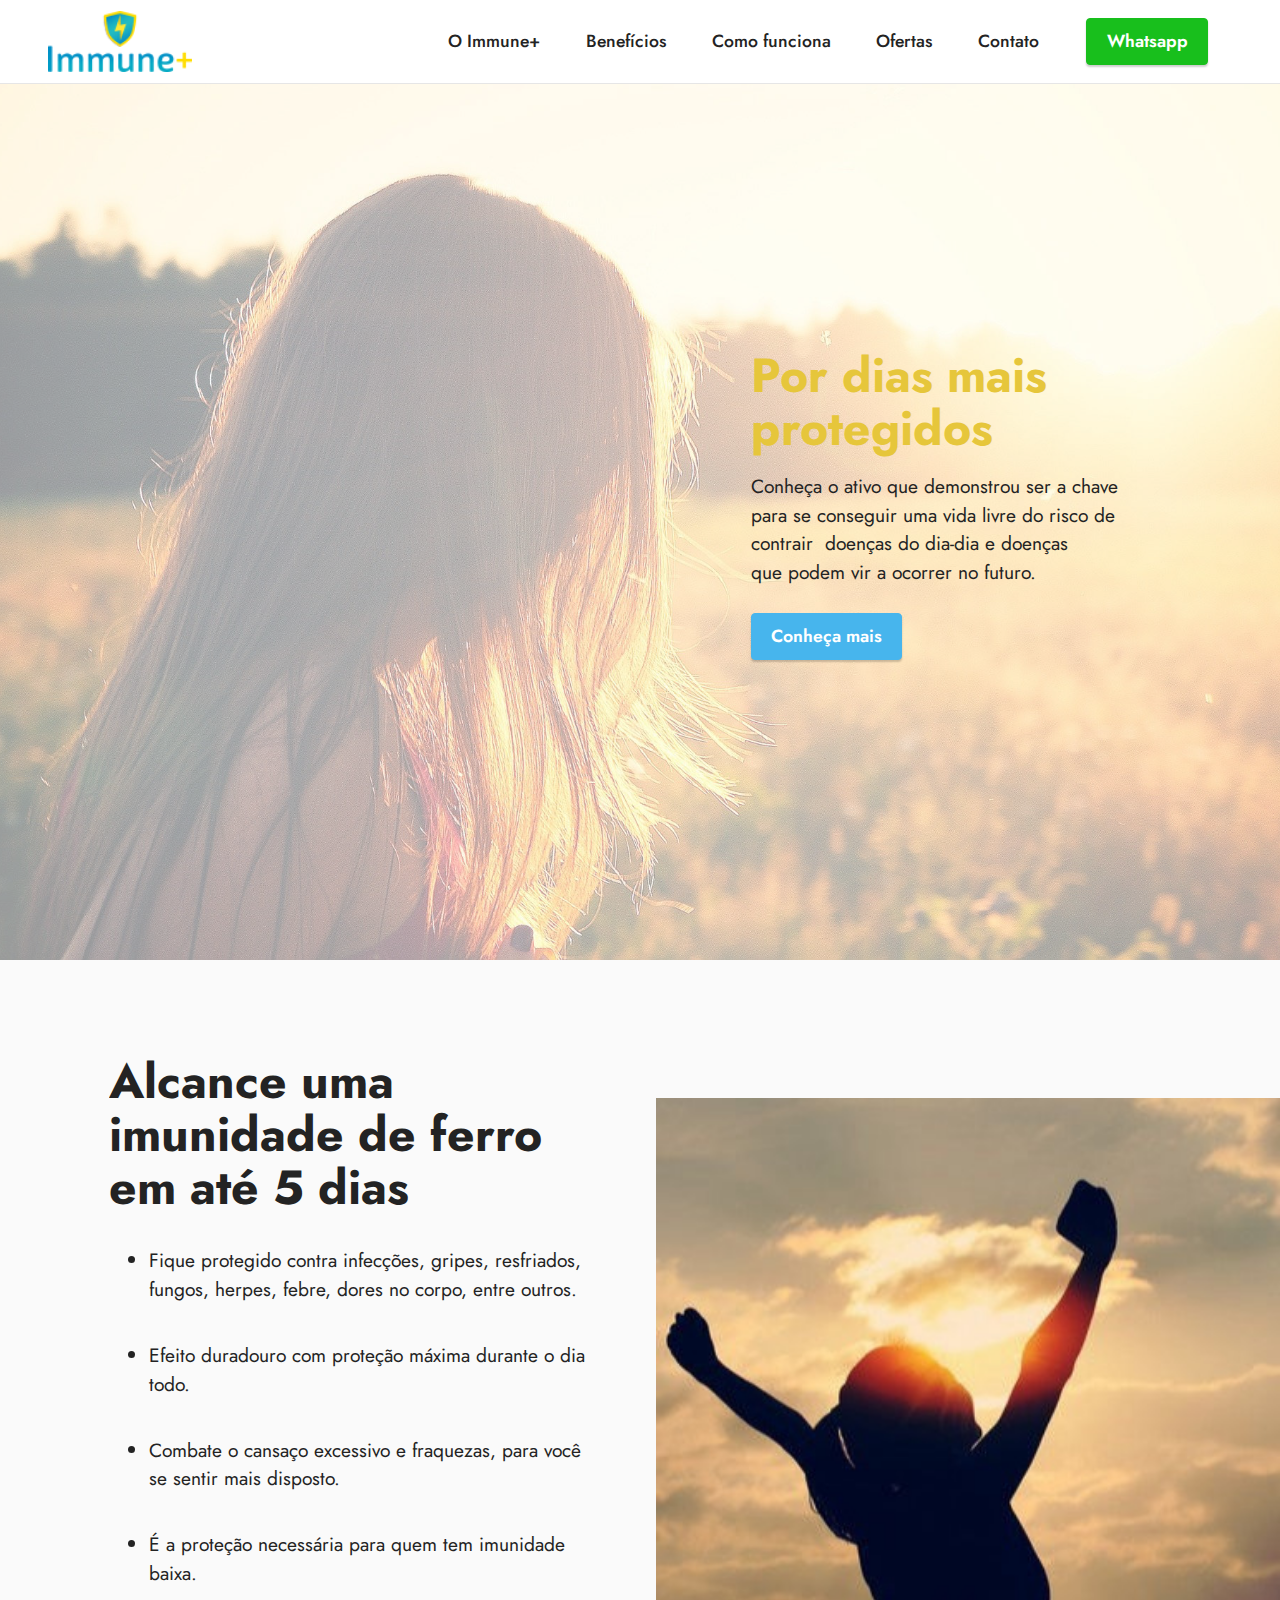
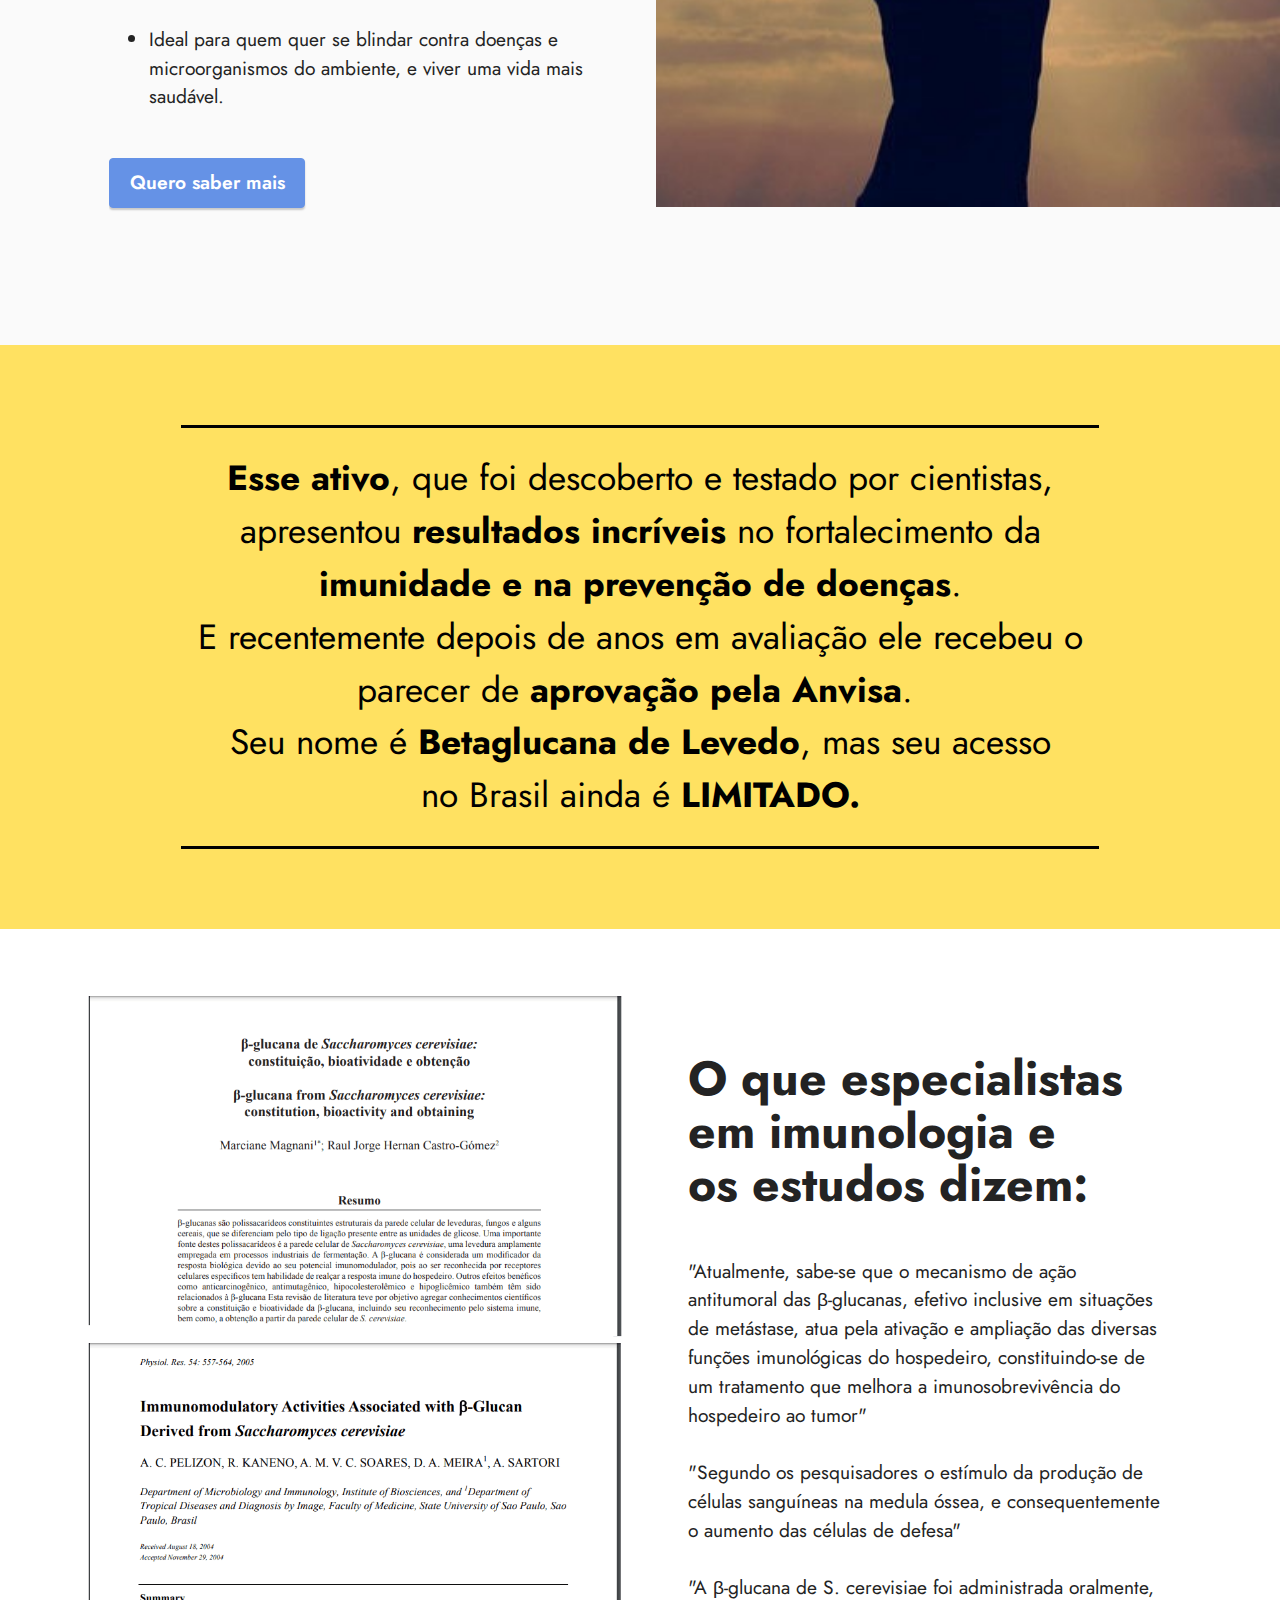
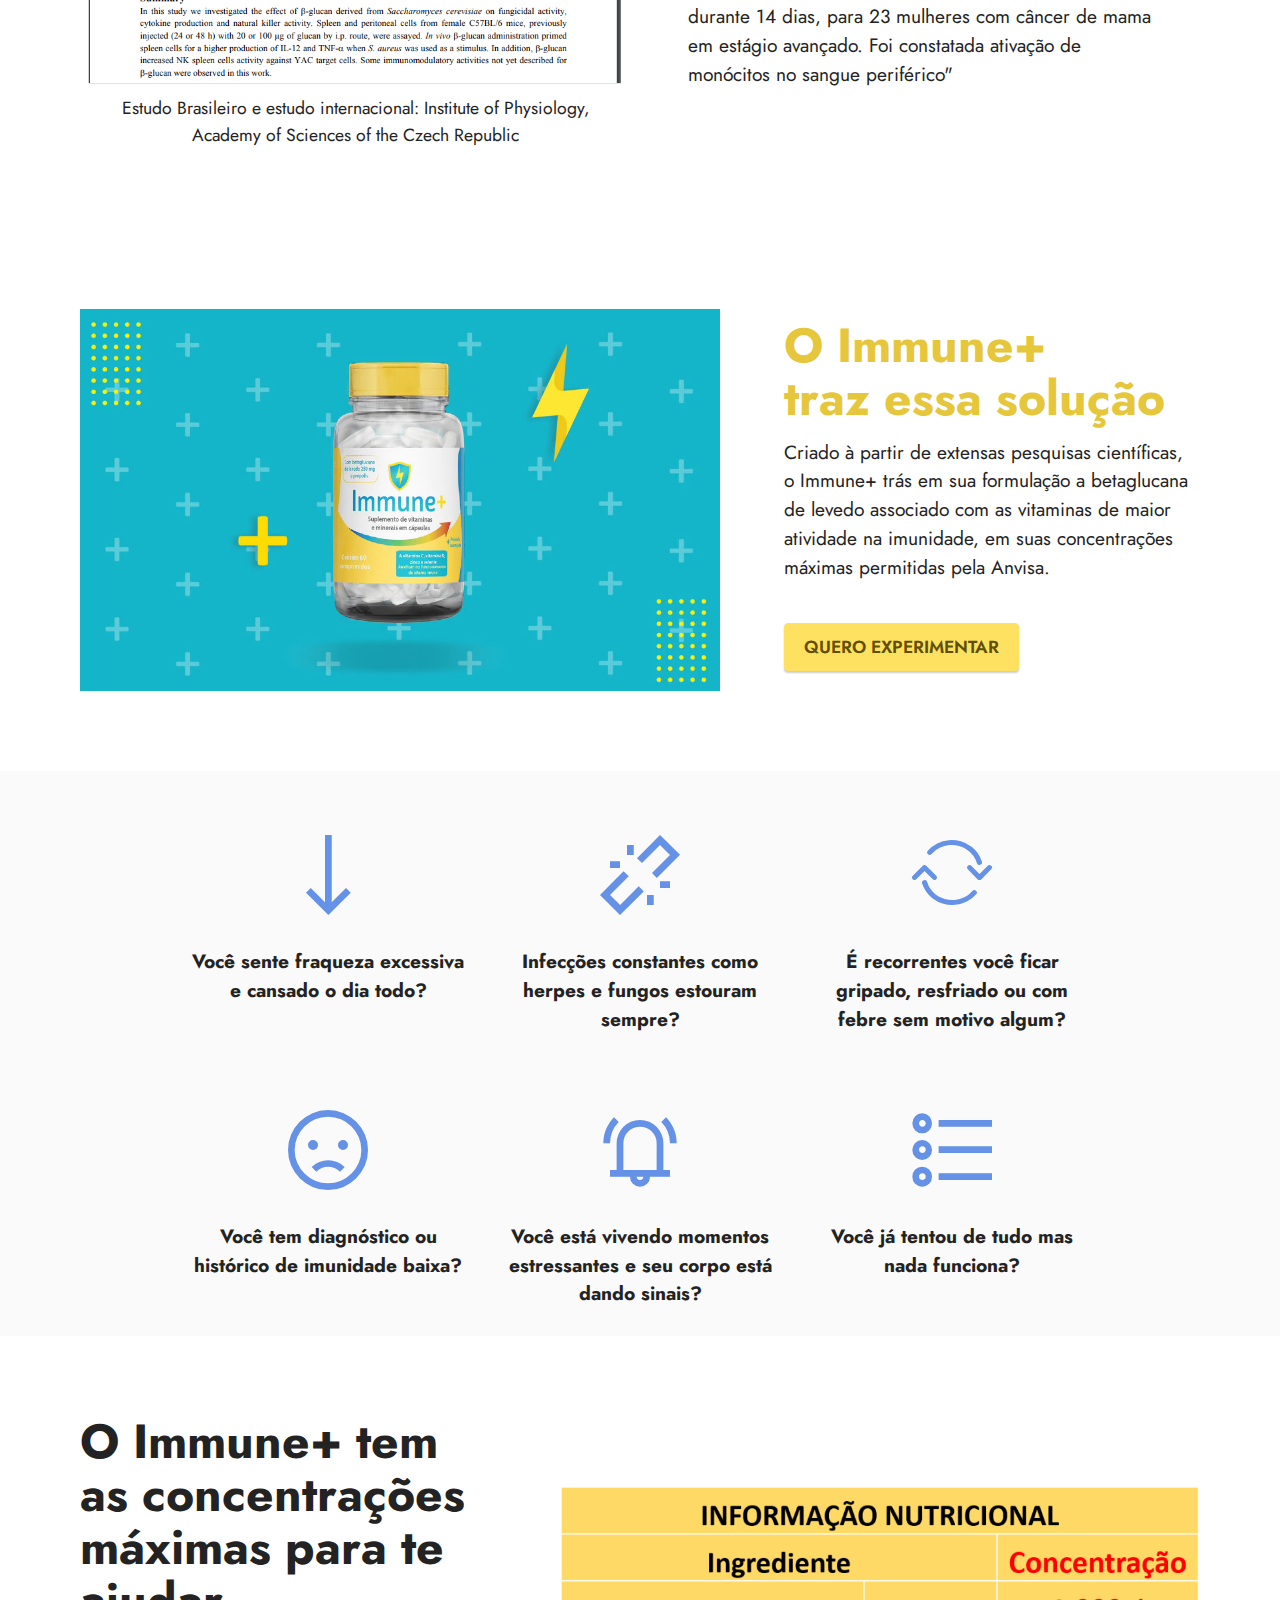
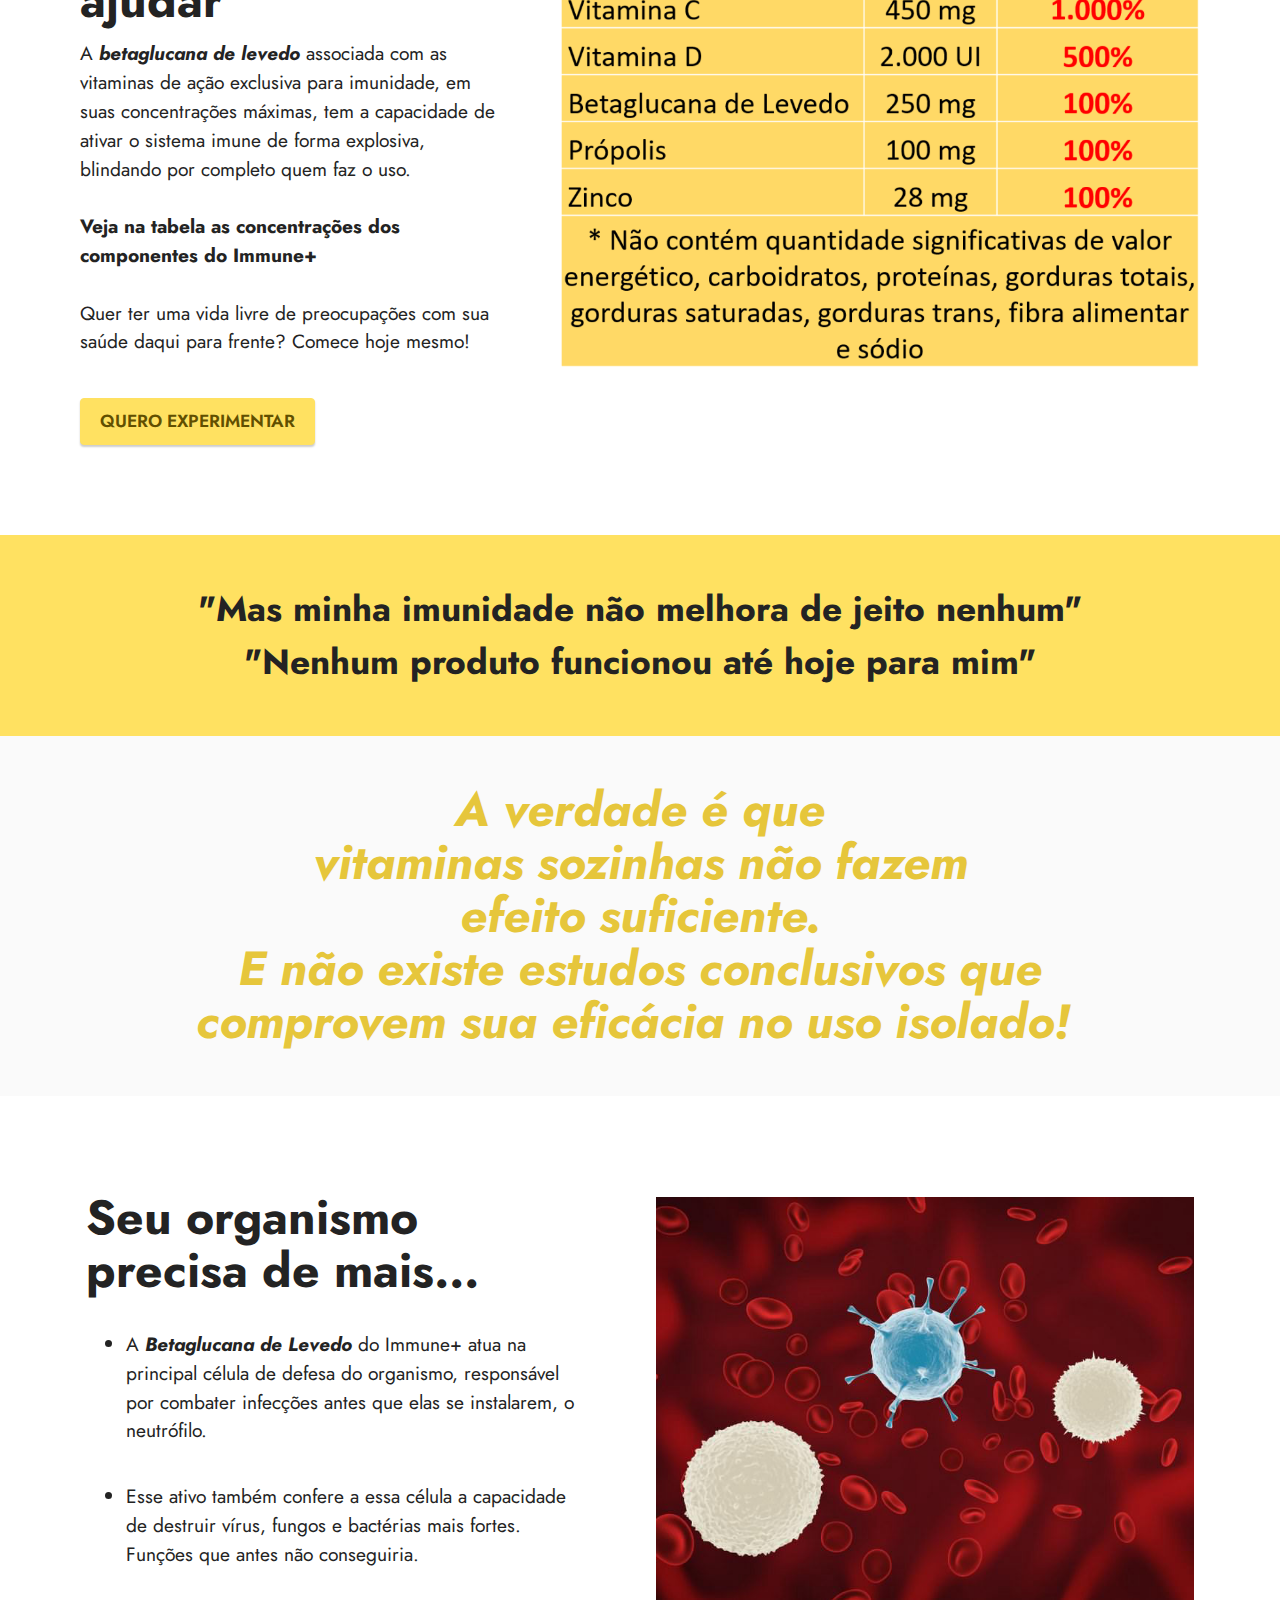
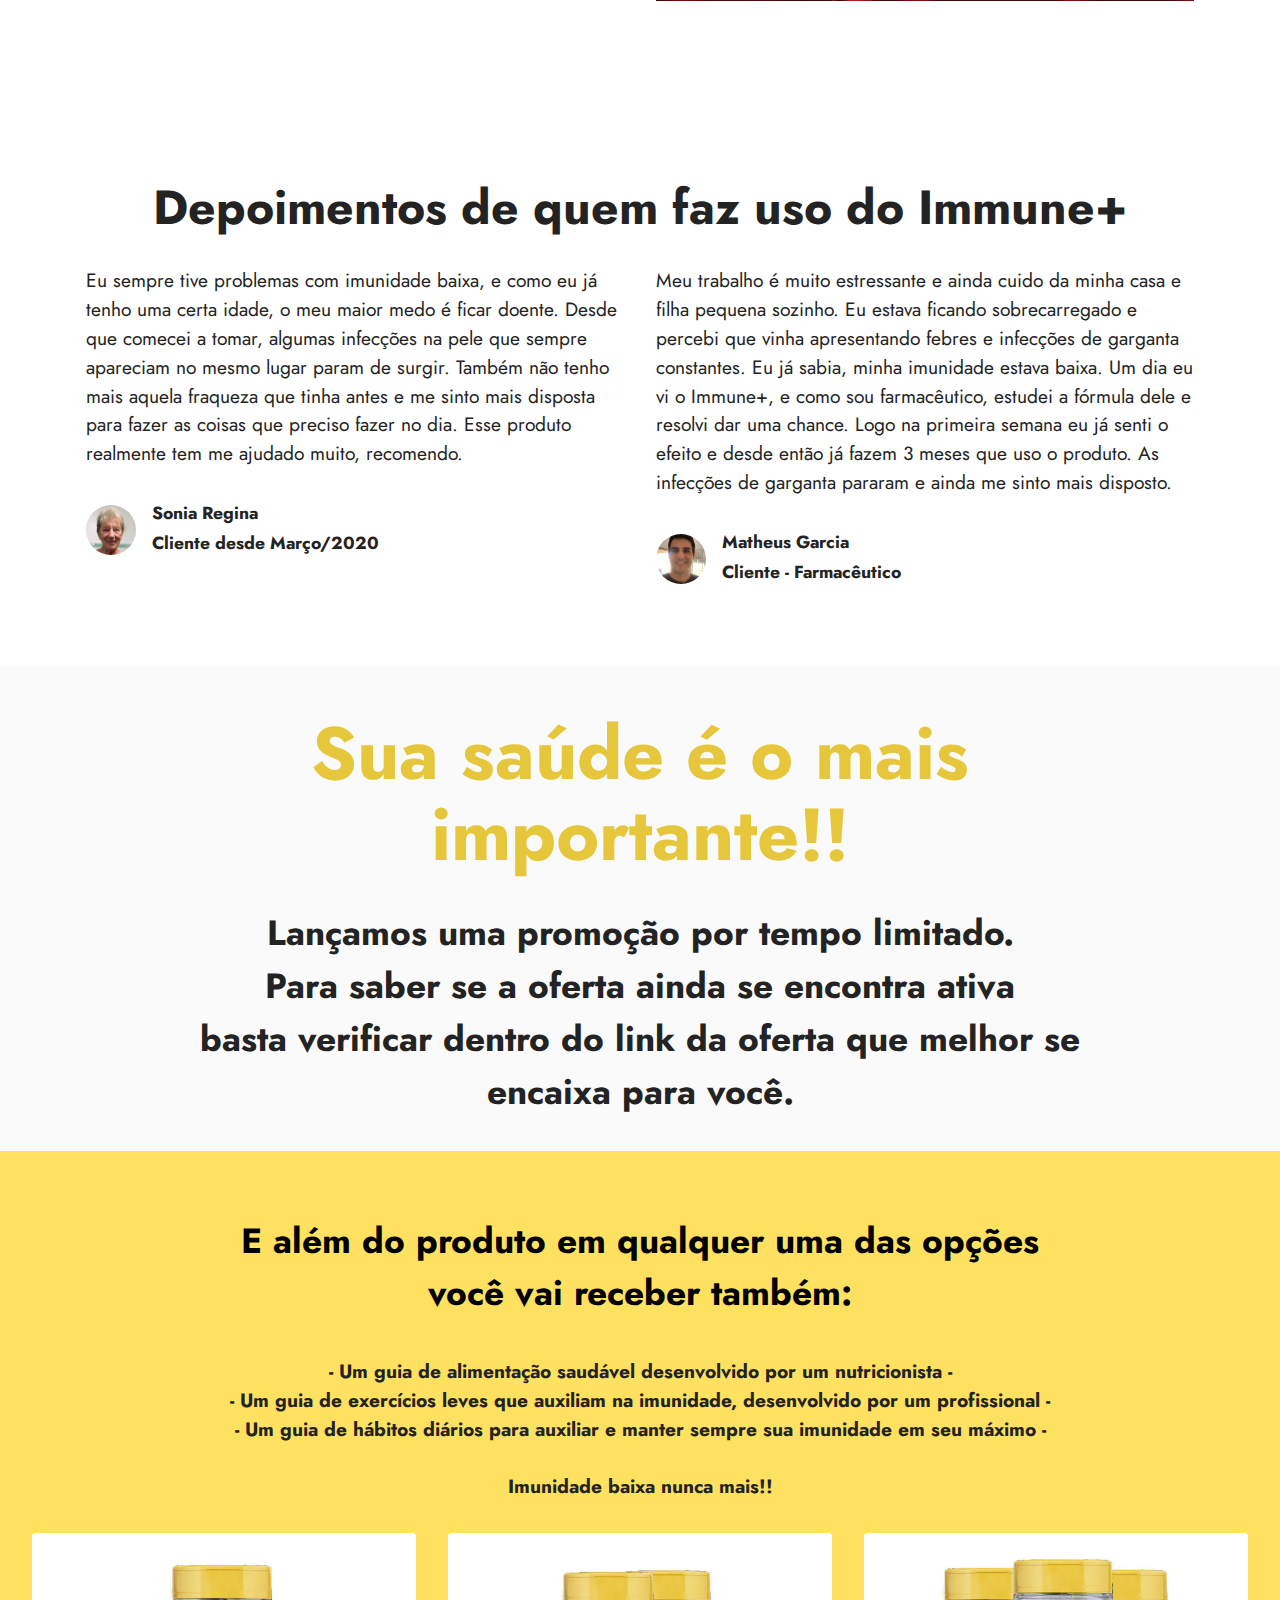
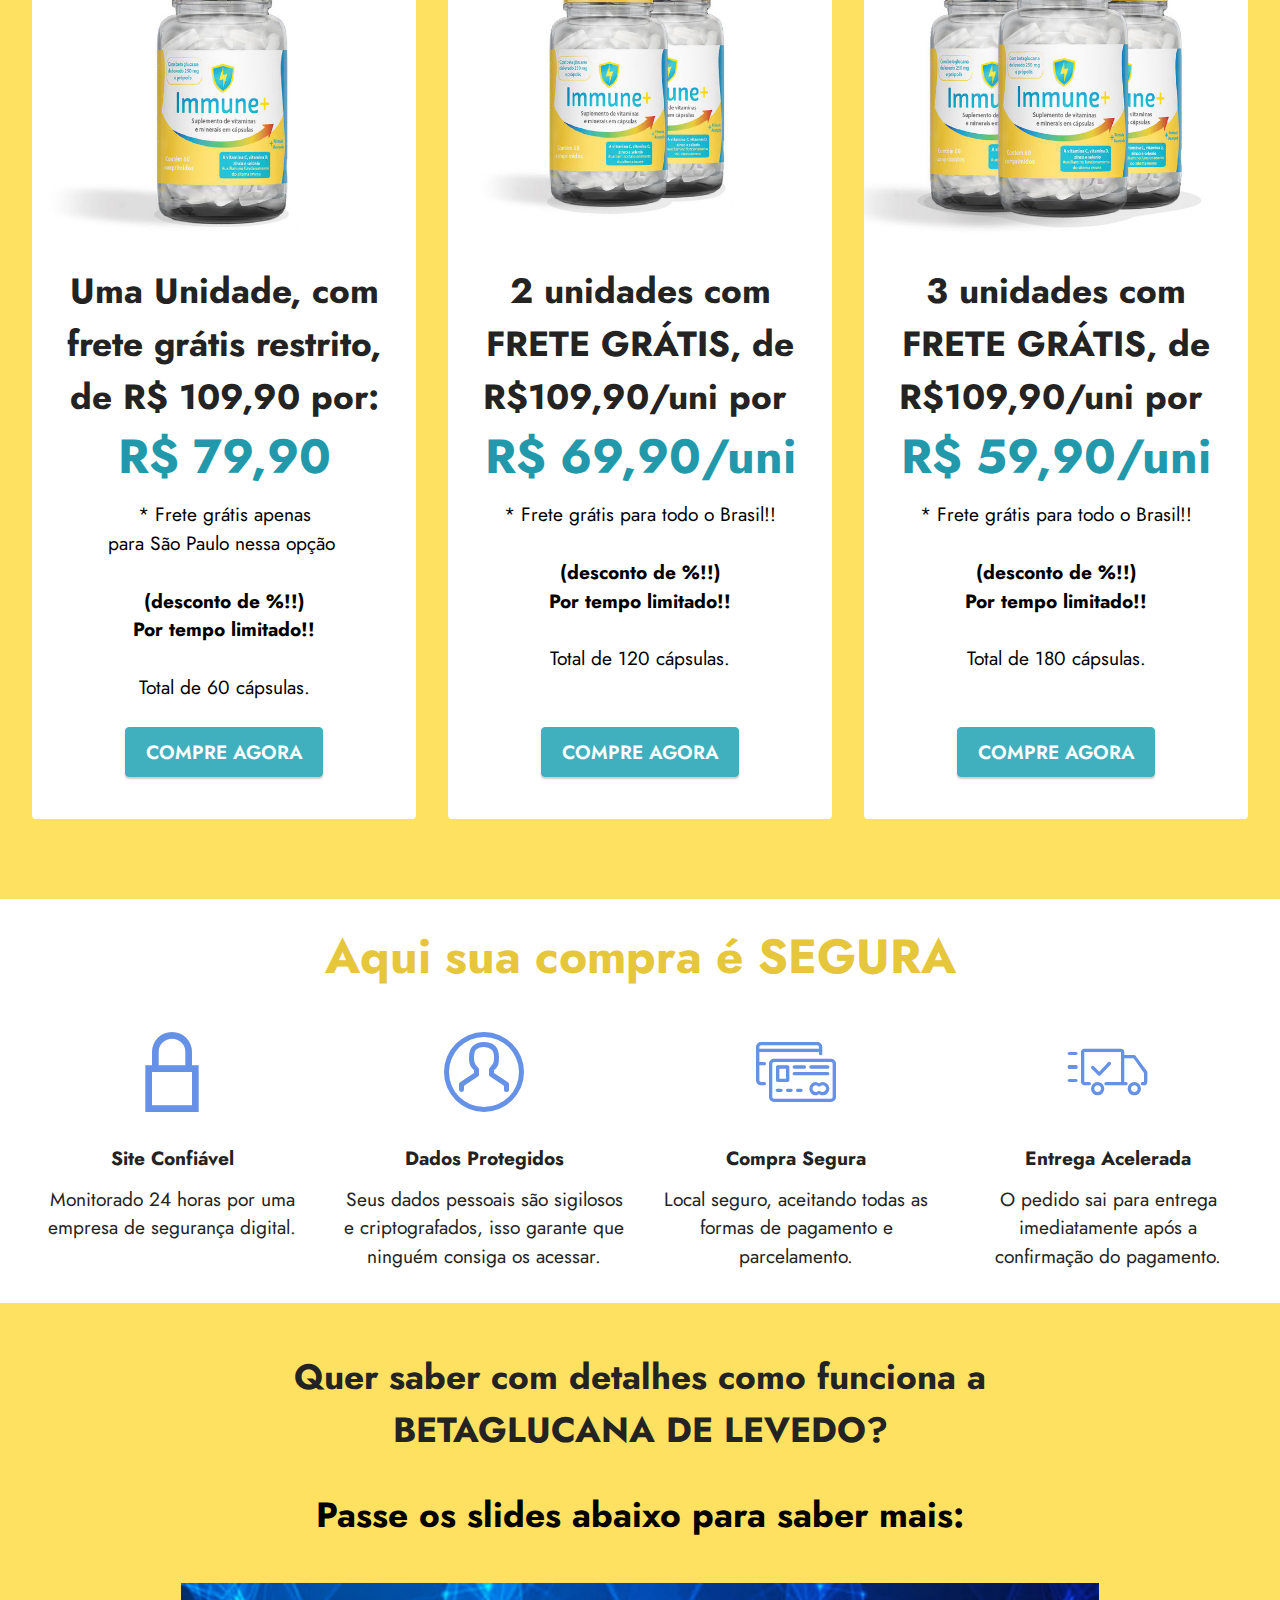
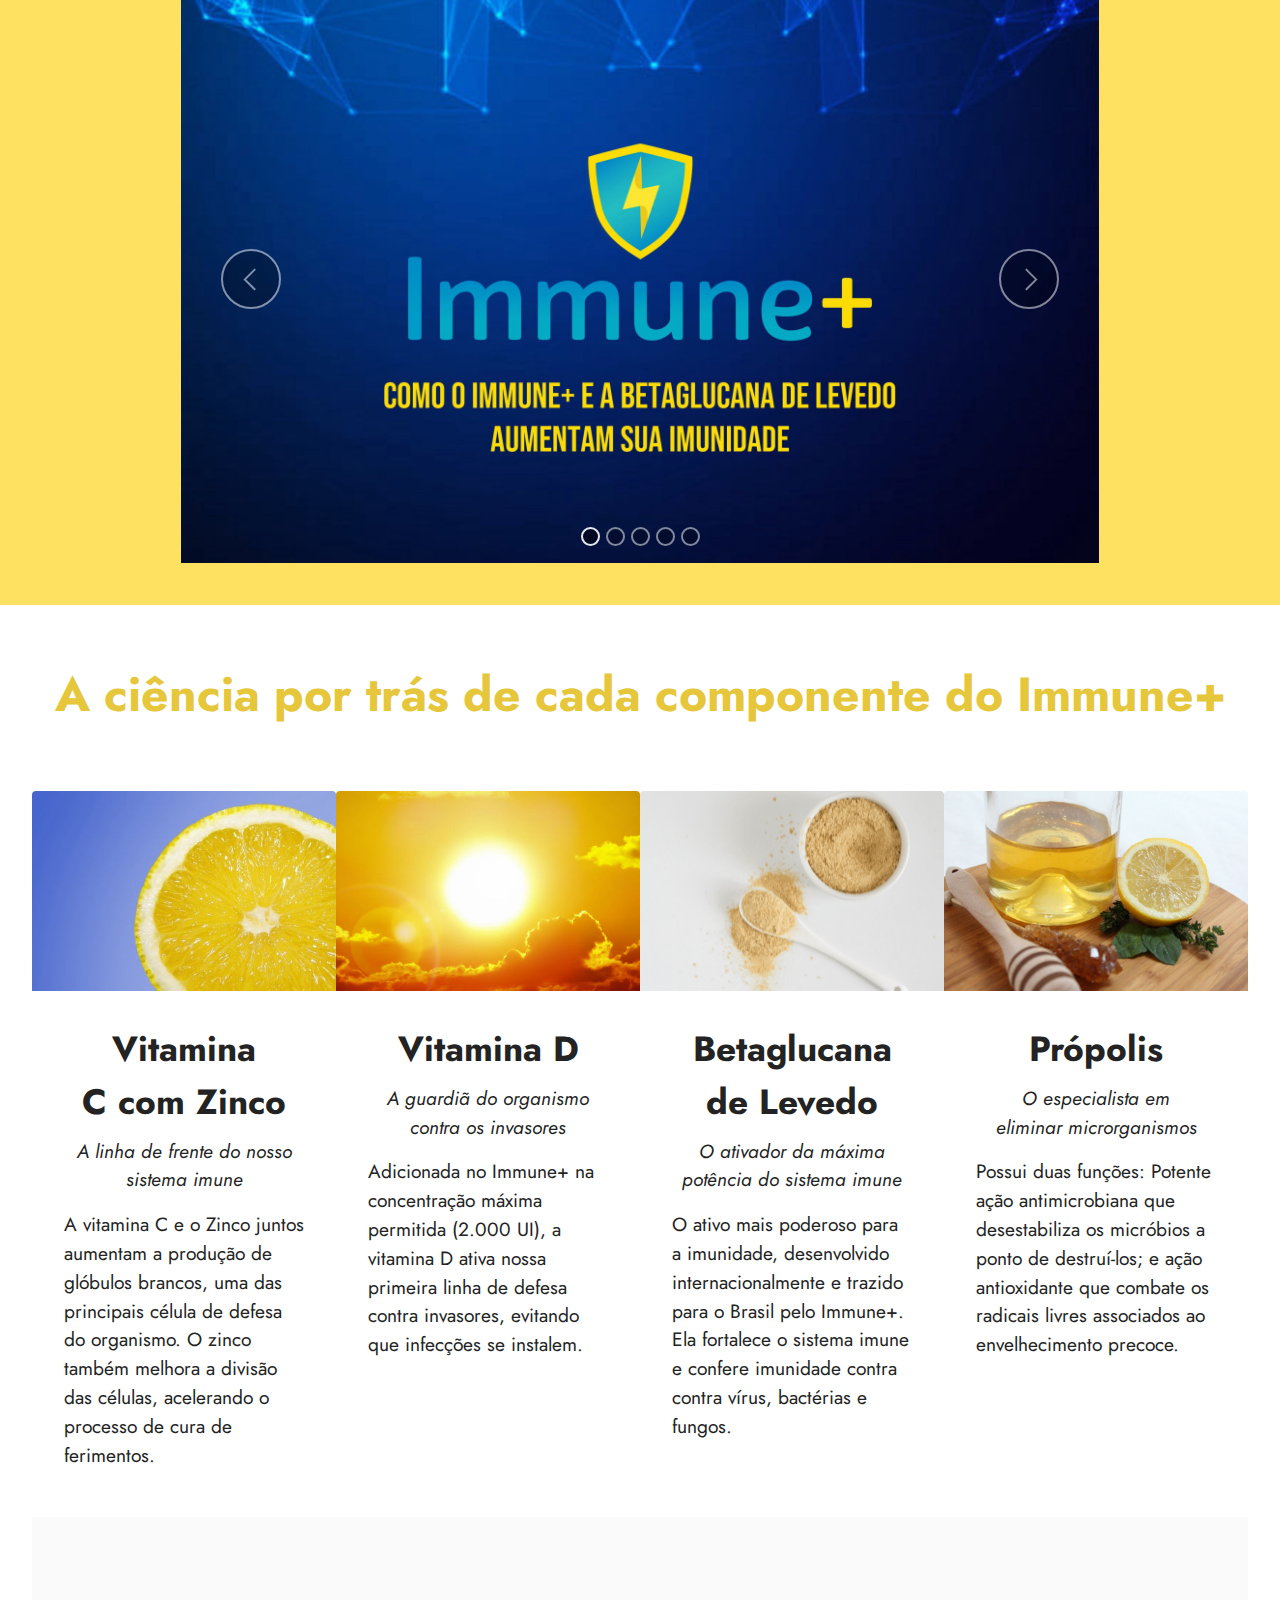
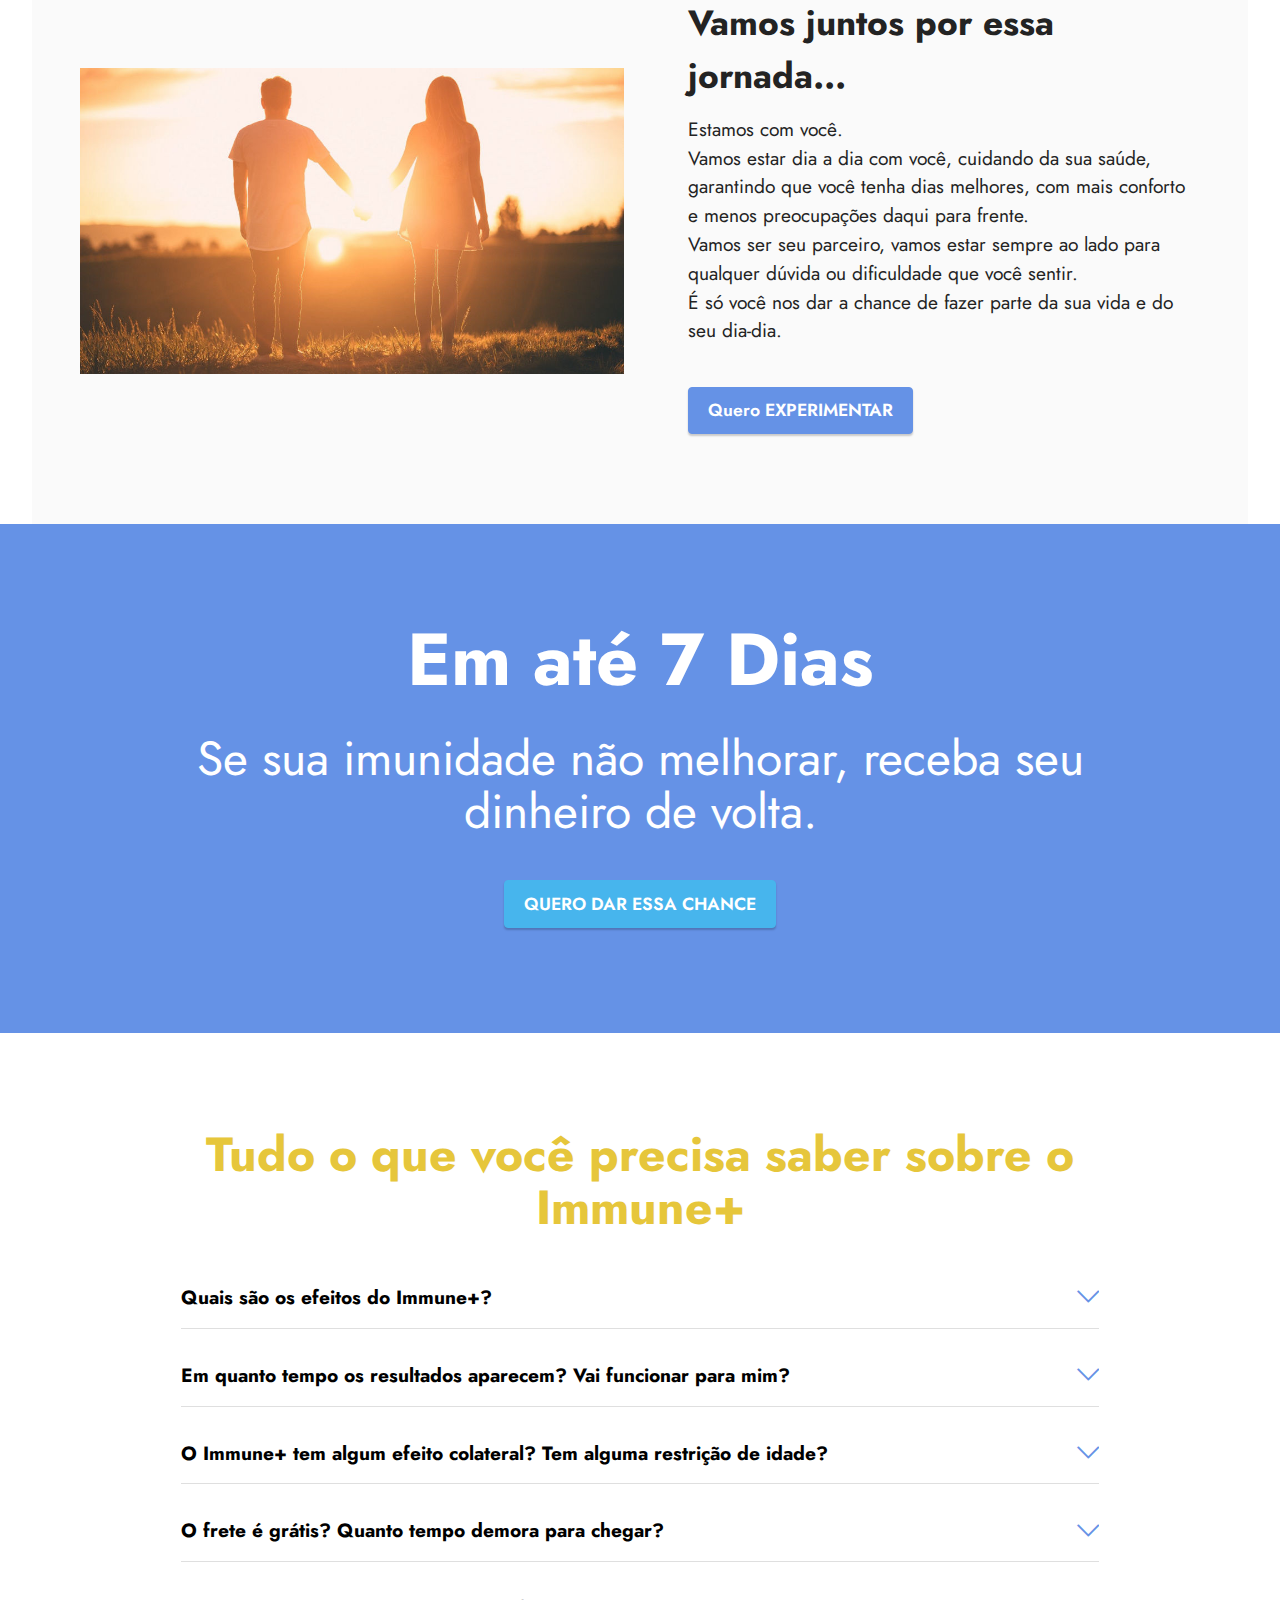
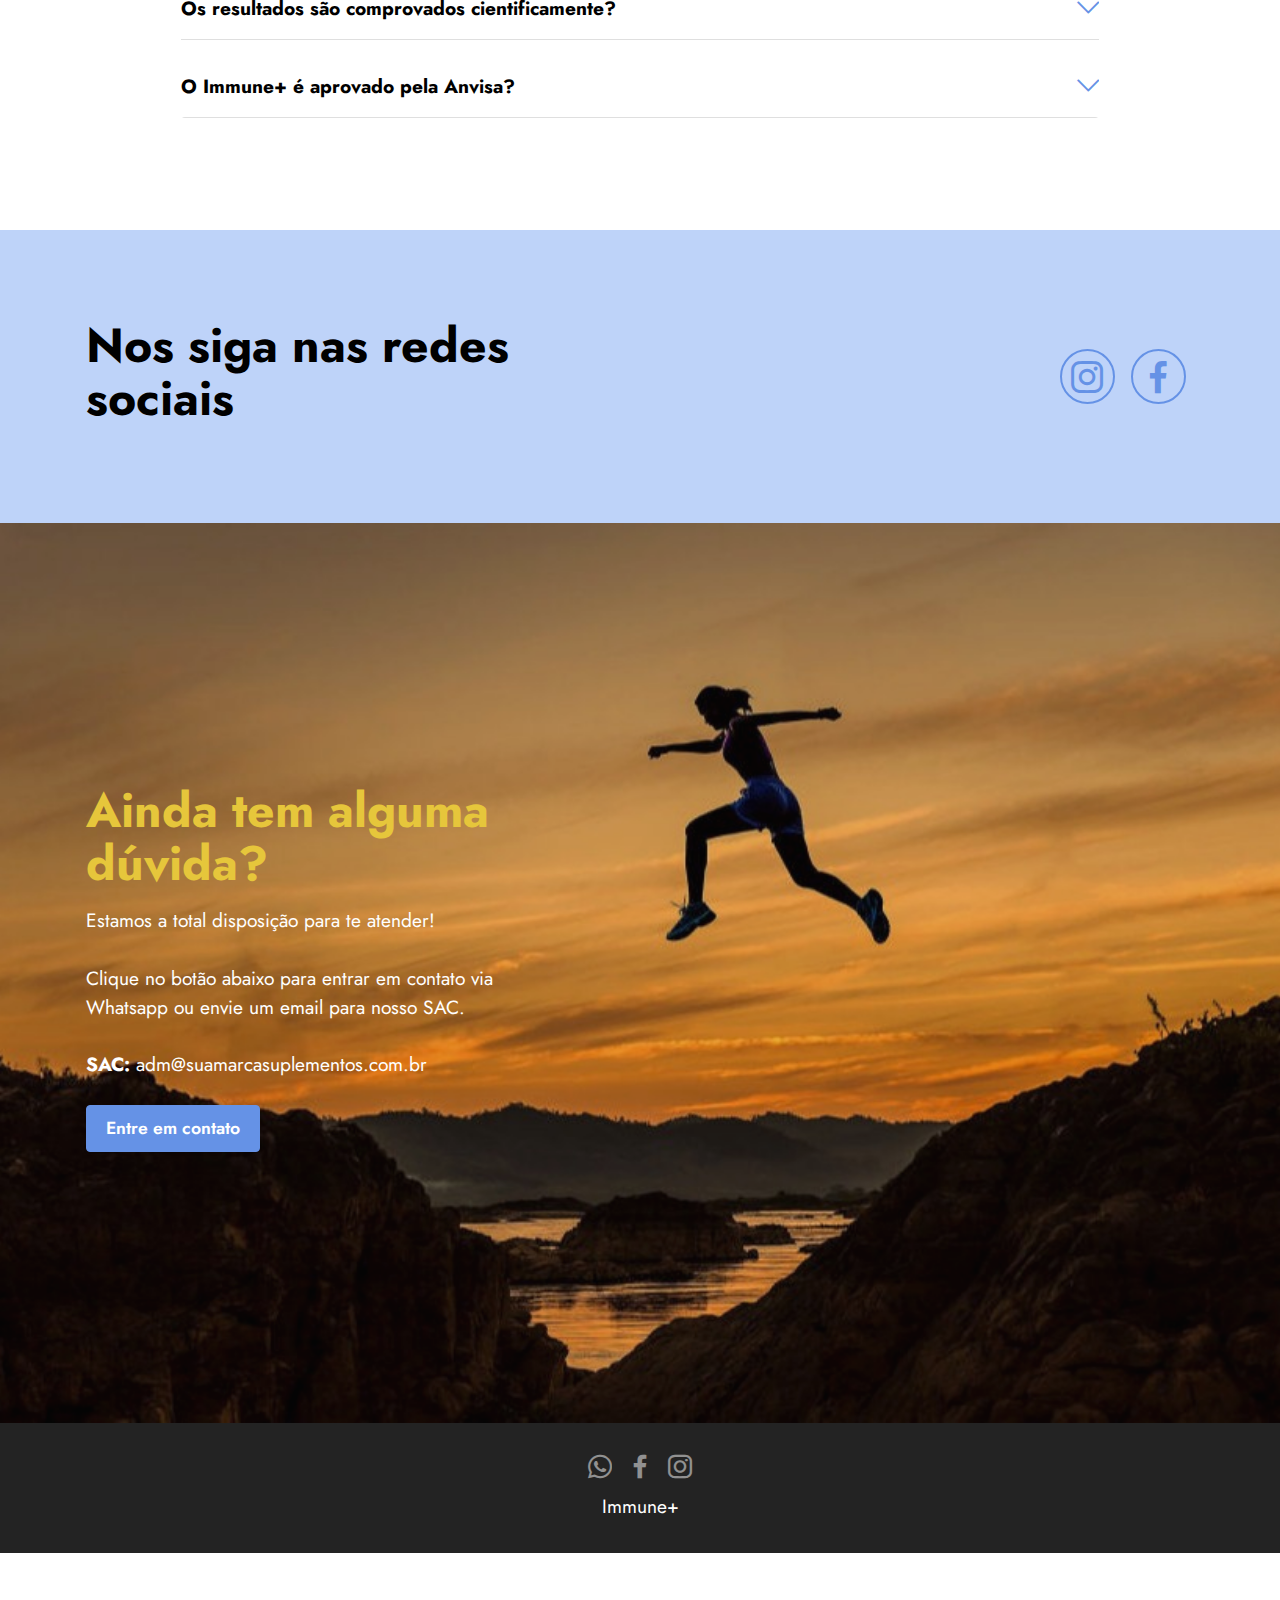
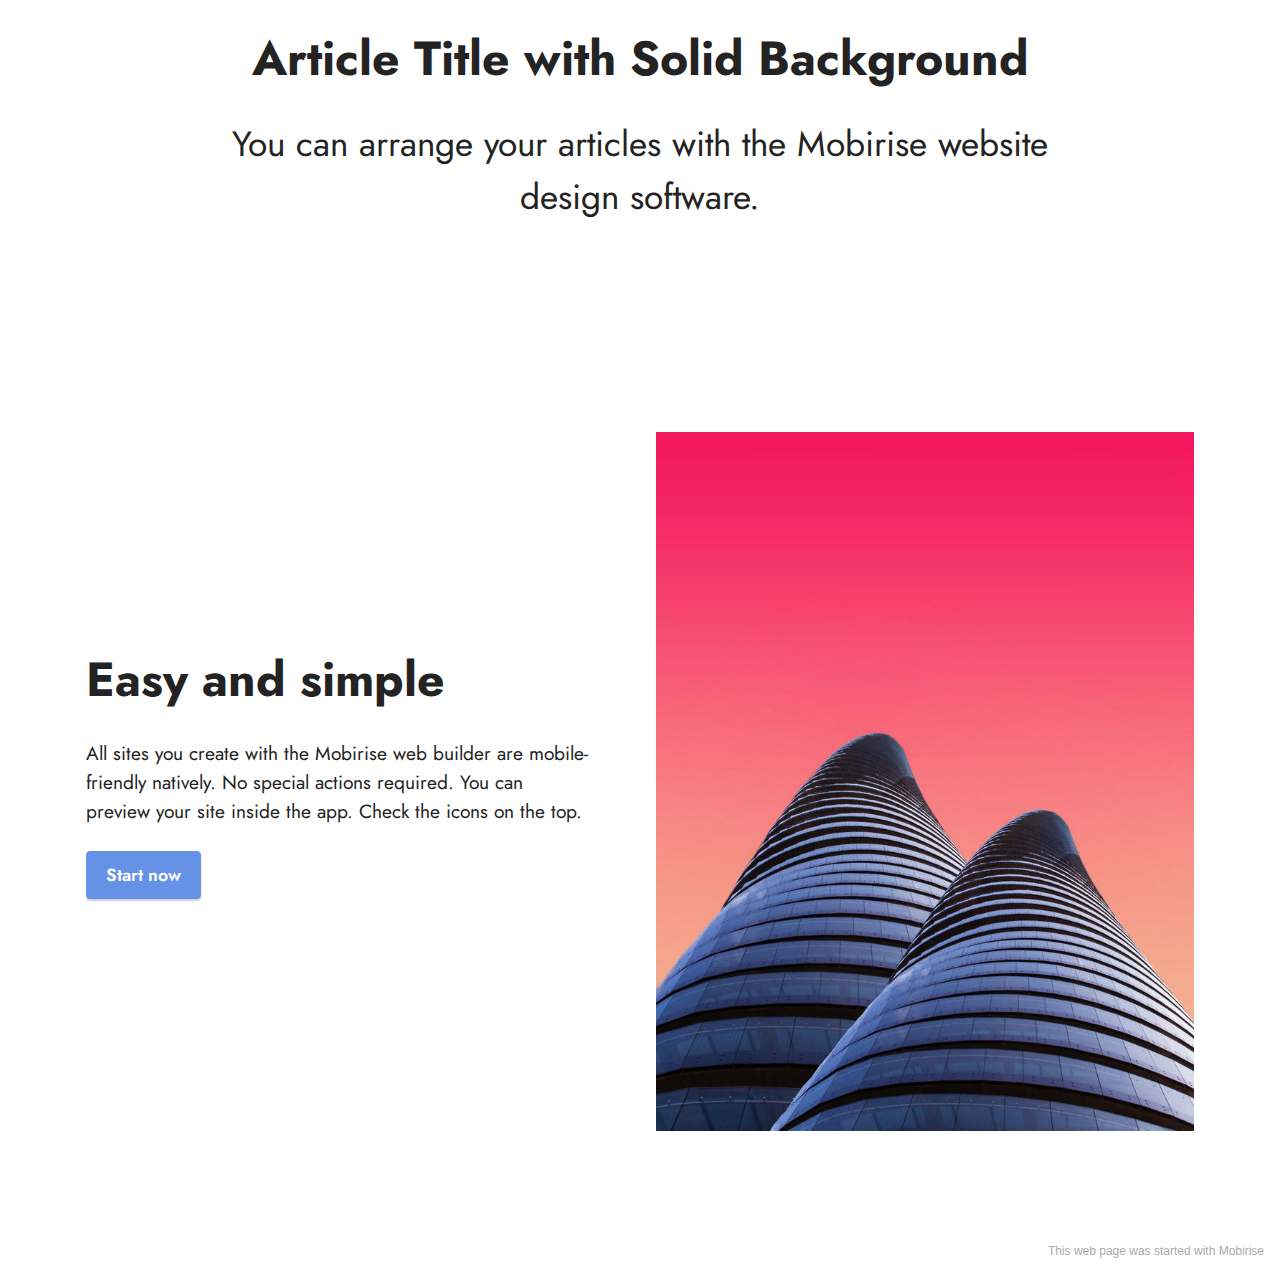
==== commit 51ac8ed5: "create github pages" ====
--- a/index.html
+++ b/index.html
@@ -545,12 +545,12 @@
     <div class="container">
         <div class="row justify-content-center">
             <div class="col-12 col-md-10">
-                <div class="carousel slide carousel-fade" id="sHYXKIF63H" data-interval="10000">
+                <div class="carousel slide carousel-fade" id="sHYYpC0nZ4" data-interval="10000">
                     
                     <ol class="carousel-indicators">
-                        <li data-slide-to="0" class="active" data-target="#sHYXKIF63H"></li>
-                        <li data-slide-to="1" data-target="#sHYXKIF63H"></li>
-                        <li data-slide-to="2" data-target="#sHYXKIF63H"></li><li data-slide-to="3" data-target="#sHYXKIF63H"></li><li data-slide-to="4" data-target="#sHYXKIF63H"></li>
+                        <li data-slide-to="0" class="active" data-target="#sHYYpC0nZ4"></li>
+                        <li data-slide-to="1" data-target="#sHYYpC0nZ4"></li>
+                        <li data-slide-to="2" data-target="#sHYYpC0nZ4"></li><li data-slide-to="3" data-target="#sHYYpC0nZ4"></li><li data-slide-to="4" data-target="#sHYYpC0nZ4"></li>
                     </ol>
                     <div class="carousel-inner">
                         <div class="carousel-item slider-image item active">
@@ -582,11 +582,11 @@
                         
                         
                     </div>
-                    <a class="carousel-control carousel-control-prev" role="button" data-slide="prev" href="#sHYXKIF63H">
+                    <a class="carousel-control carousel-control-prev" role="button" data-slide="prev" href="#sHYYpC0nZ4">
                         <span class="mobi-mbri mobi-mbri-arrow-prev" aria-hidden="true"></span>
                         <span class="sr-only">Previous</span>
                     </a>
-                    <a class="carousel-control carousel-control-next" role="button" data-slide="next" href="#sHYXKIF63H">
+                    <a class="carousel-control carousel-control-next" role="button" data-slide="next" href="#sHYYpC0nZ4">
                         <span class="mobi-mbri mobi-mbri-arrow-next" aria-hidden="true"></span>
                         <span class="sr-only">Next</span>
                     </a>
@@ -946,7 +946,7 @@
             </div>
         </div>
     </div>
-</section><section style="background-color: #fff; font-family: -apple-system, BlinkMacSystemFont, 'Segoe UI', 'Roboto', 'Helvetica Neue', Arial, sans-serif; color:#aaa; font-size:12px; padding: 0; align-items: center; display: flex;"><a href="https://mobirise.site/p" style="flex: 1 1; height: 3rem; padding-left: 1rem;"></a><p style="flex: 0 0 auto; margin:0; padding-right:1rem;">Mobirise free software - <a href="https://mobirise.site/o" style="color:#aaa;">Click now</a></p></section><script src="assets/web/assets/jquery/jquery.min.js"></script>  <script src="assets/popper/popper.min.js"></script>  <script src="assets/tether/tether.min.js"></script>  <script src="assets/bootstrap/js/bootstrap.min.js"></script>  <script src="assets/smoothscroll/smooth-scroll.js"></script>  <script src="assets/mbr-switch-arrow/mbr-switch-arrow.js"></script>  <script src="assets/sociallikes/social-likes.js"></script>  <script src="assets/dropdown/js/nav-dropdown.js"></script>  <script src="assets/dropdown/js/navbar-dropdown.js"></script>  <script src="assets/touchswipe/jquery.touch-swipe.min.js"></script>  <script src="assets/theme/js/script.js"></script>  
+</section><section style="background-color: #fff; font-family: -apple-system, BlinkMacSystemFont, 'Segoe UI', 'Roboto', 'Helvetica Neue', Arial, sans-serif; color:#aaa; font-size:12px; padding: 0; align-items: center; display: flex;"><a href="https://mobirise.site/n" style="flex: 1 1; height: 3rem; padding-left: 1rem;"></a><p style="flex: 0 0 auto; margin:0; padding-right:1rem;"><a href="https://mobirise.site/c" style="color:#aaa;">This</a> web page was started with Mobirise</p></section><script src="assets/web/assets/jquery/jquery.min.js"></script>  <script src="assets/popper/popper.min.js"></script>  <script src="assets/tether/tether.min.js"></script>  <script src="assets/bootstrap/js/bootstrap.min.js"></script>  <script src="assets/smoothscroll/smooth-scroll.js"></script>  <script src="assets/mbr-switch-arrow/mbr-switch-arrow.js"></script>  <script src="assets/sociallikes/social-likes.js"></script>  <script src="assets/dropdown/js/nav-dropdown.js"></script>  <script src="assets/dropdown/js/navbar-dropdown.js"></script>  <script src="assets/touchswipe/jquery.touch-swipe.min.js"></script>  <script src="assets/theme/js/script.js"></script>  
   
   
 </body>
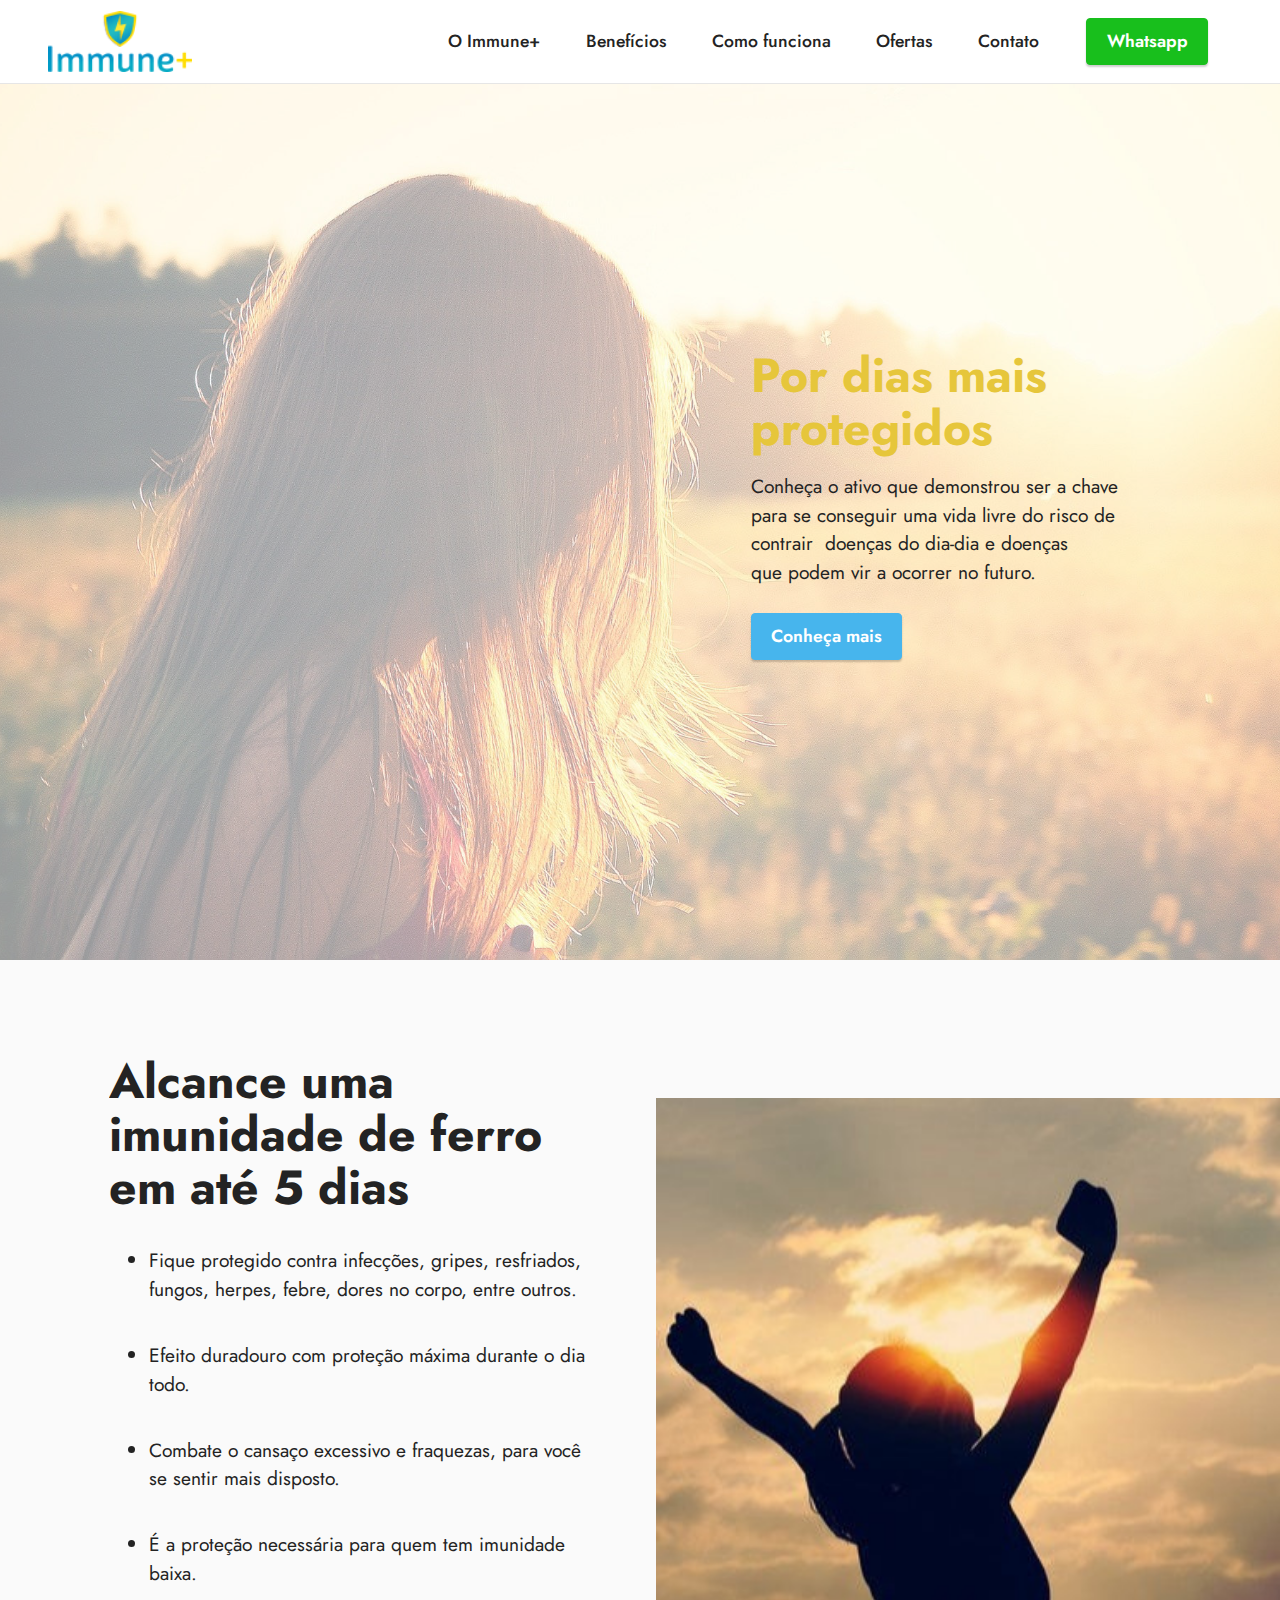
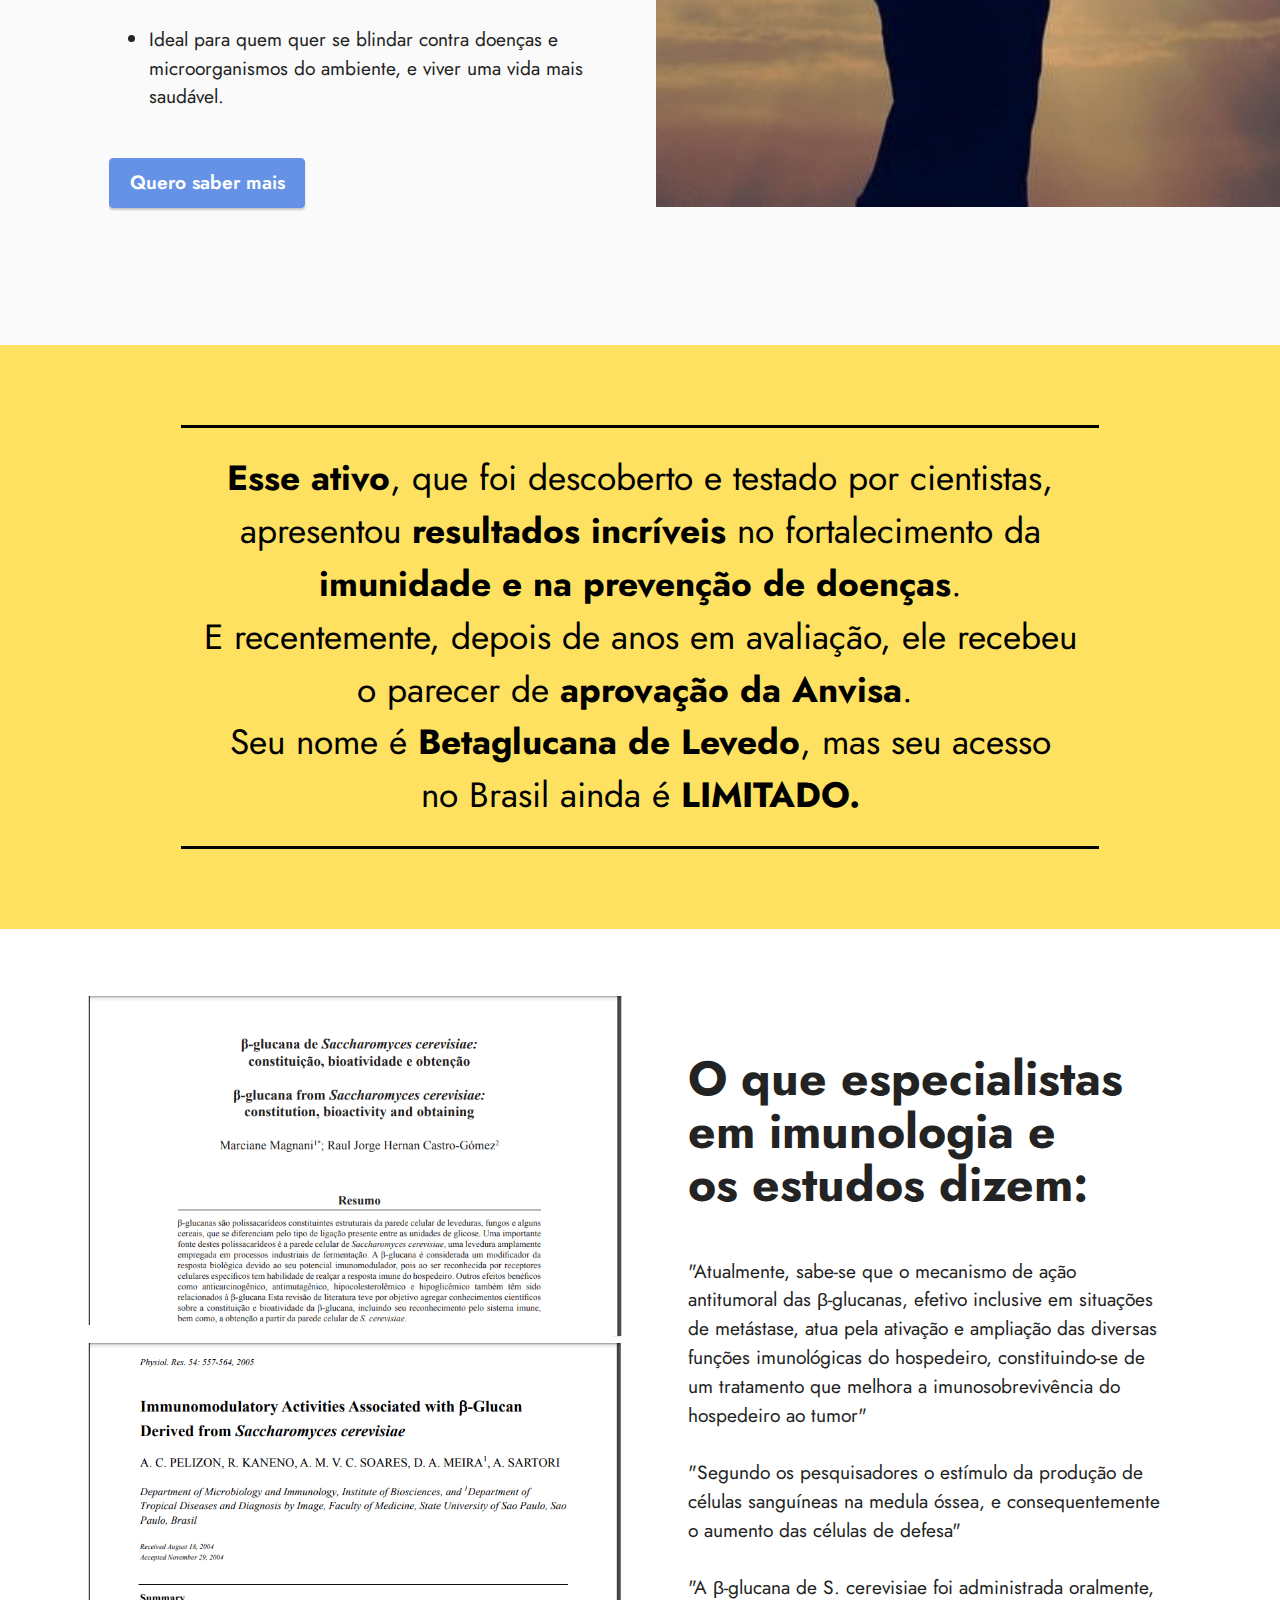
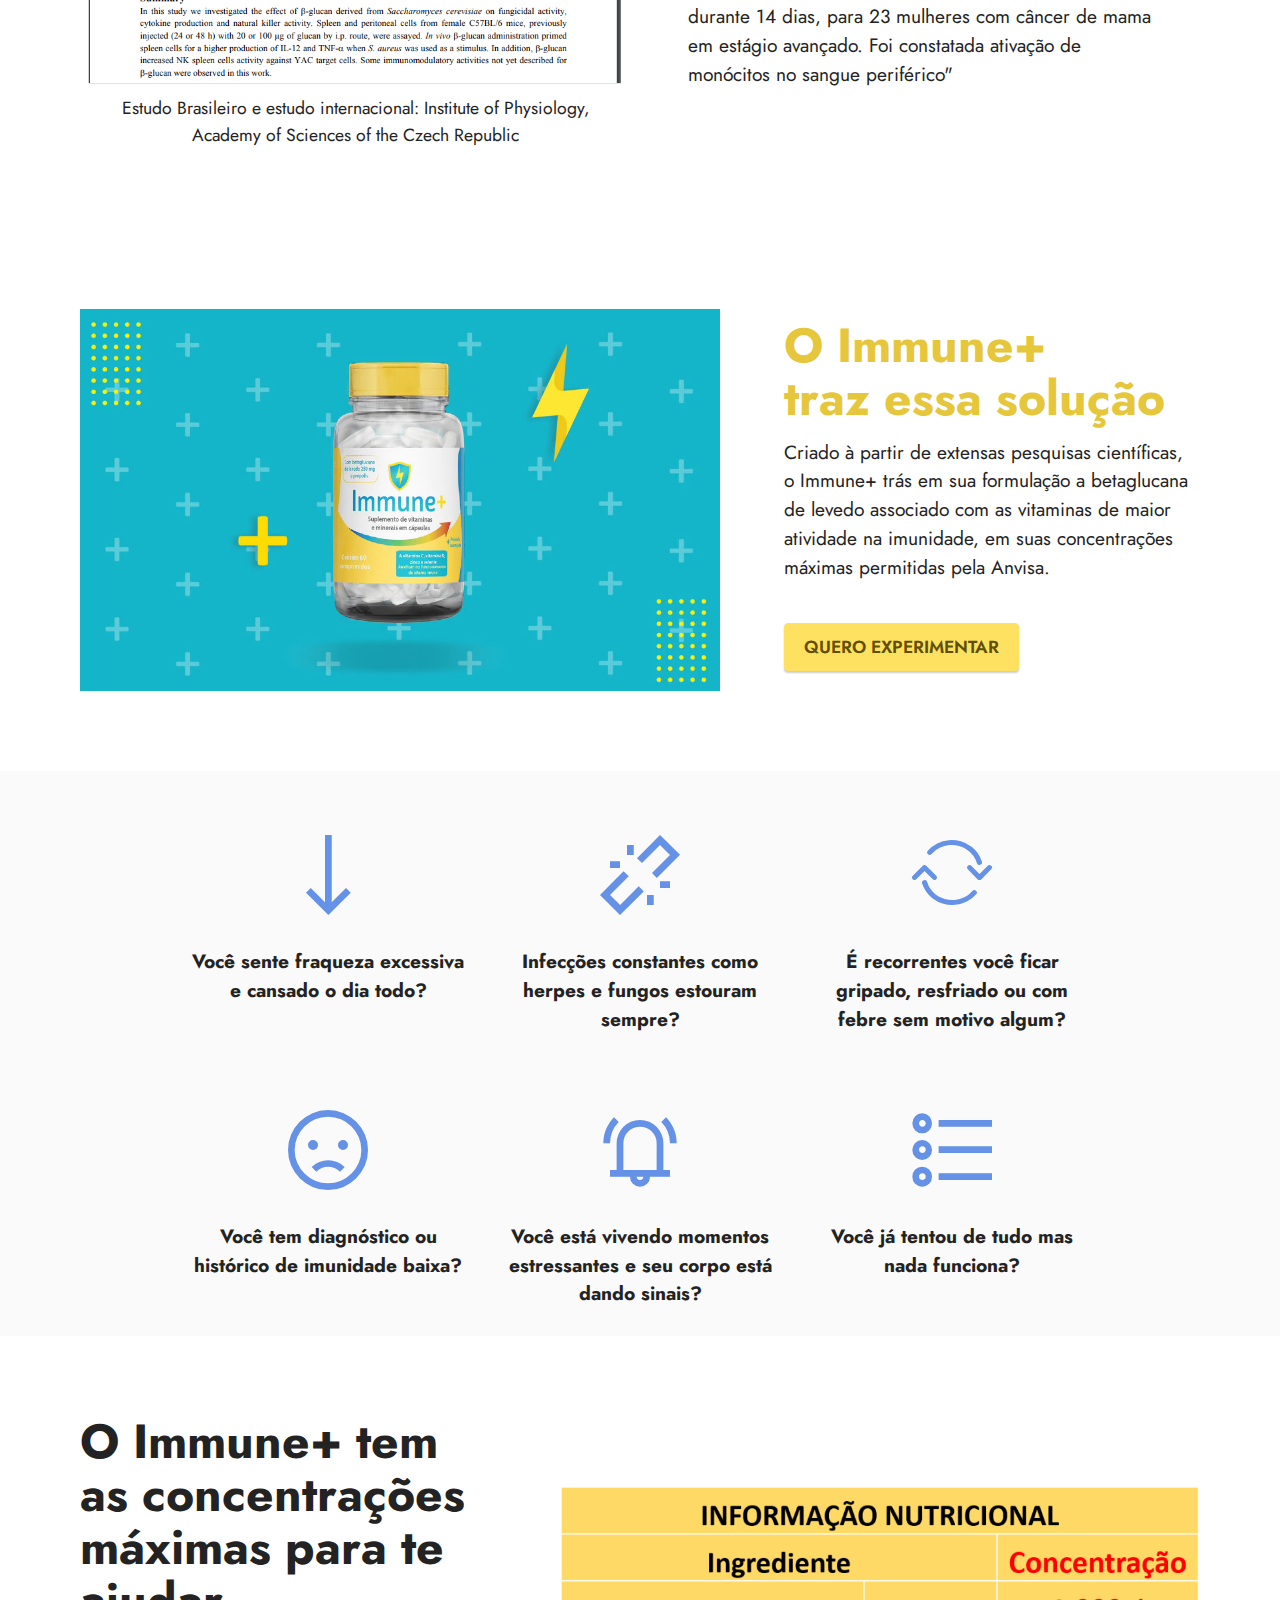
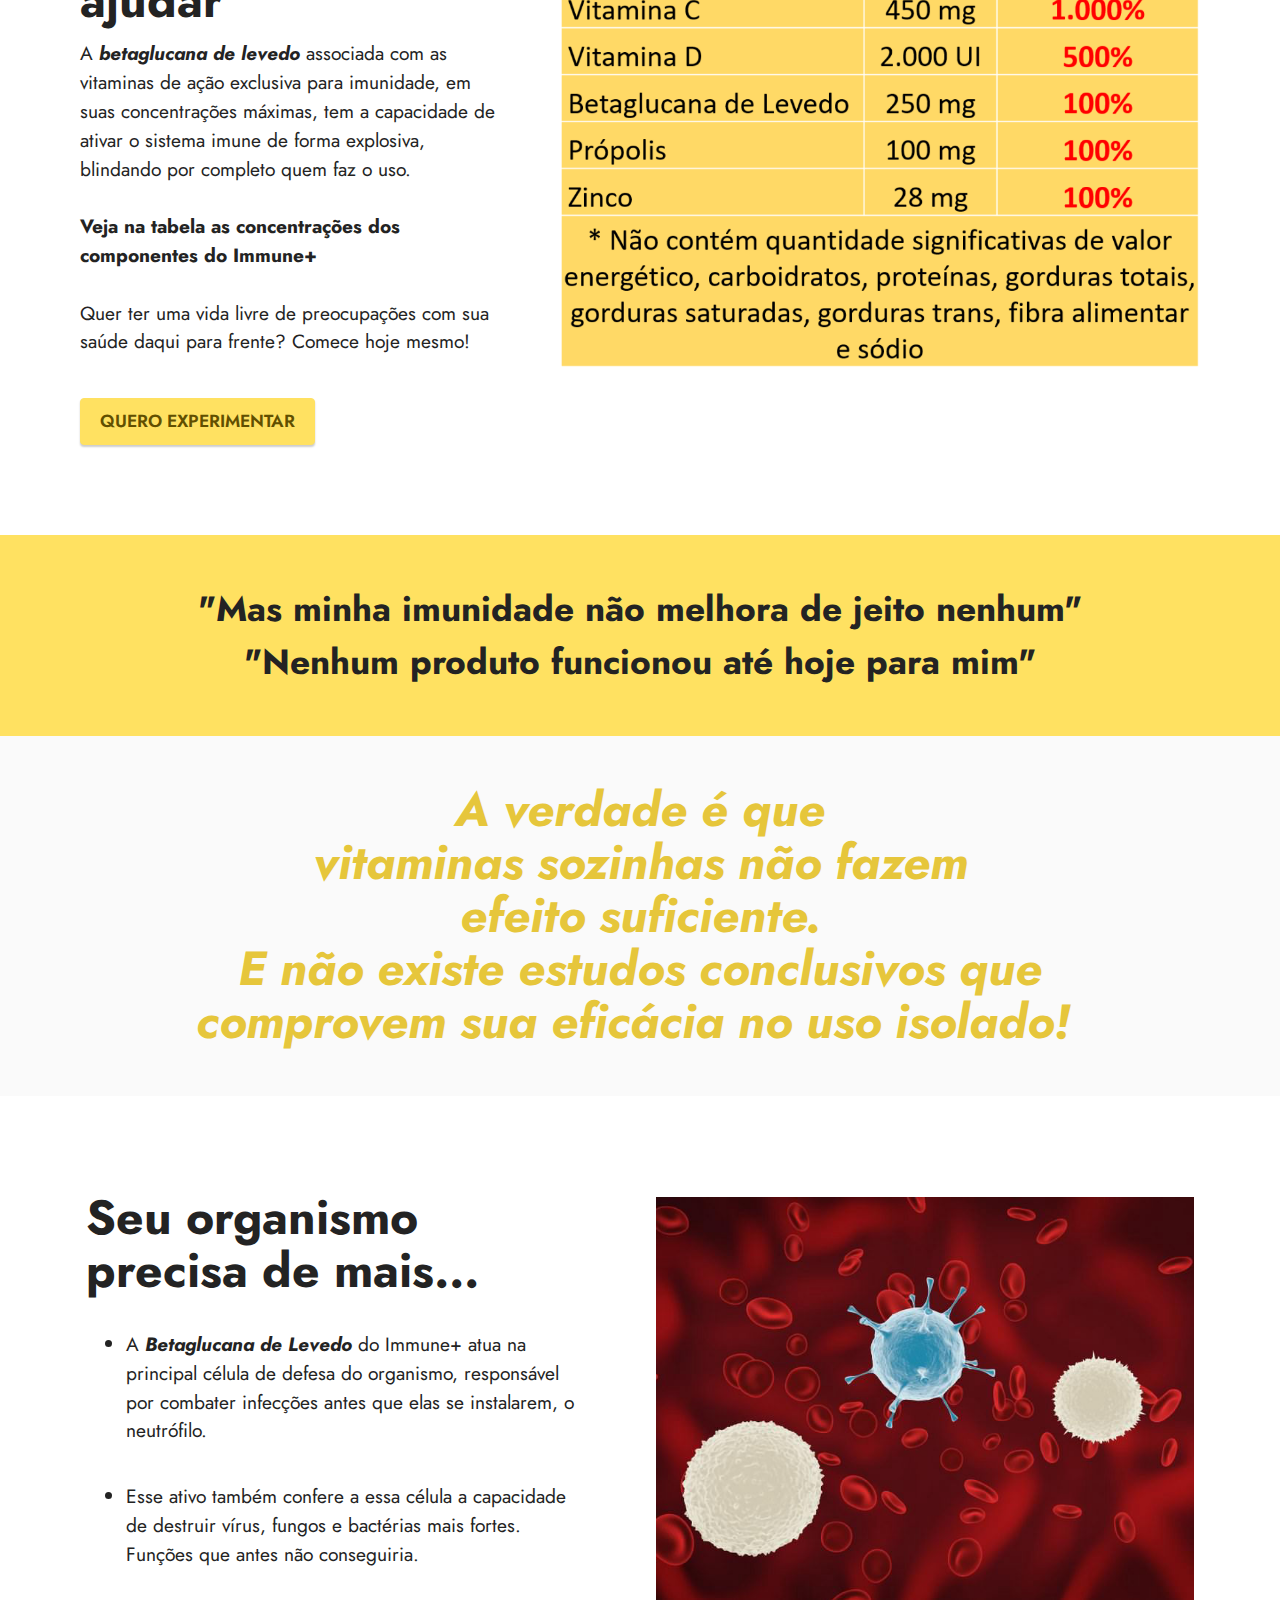
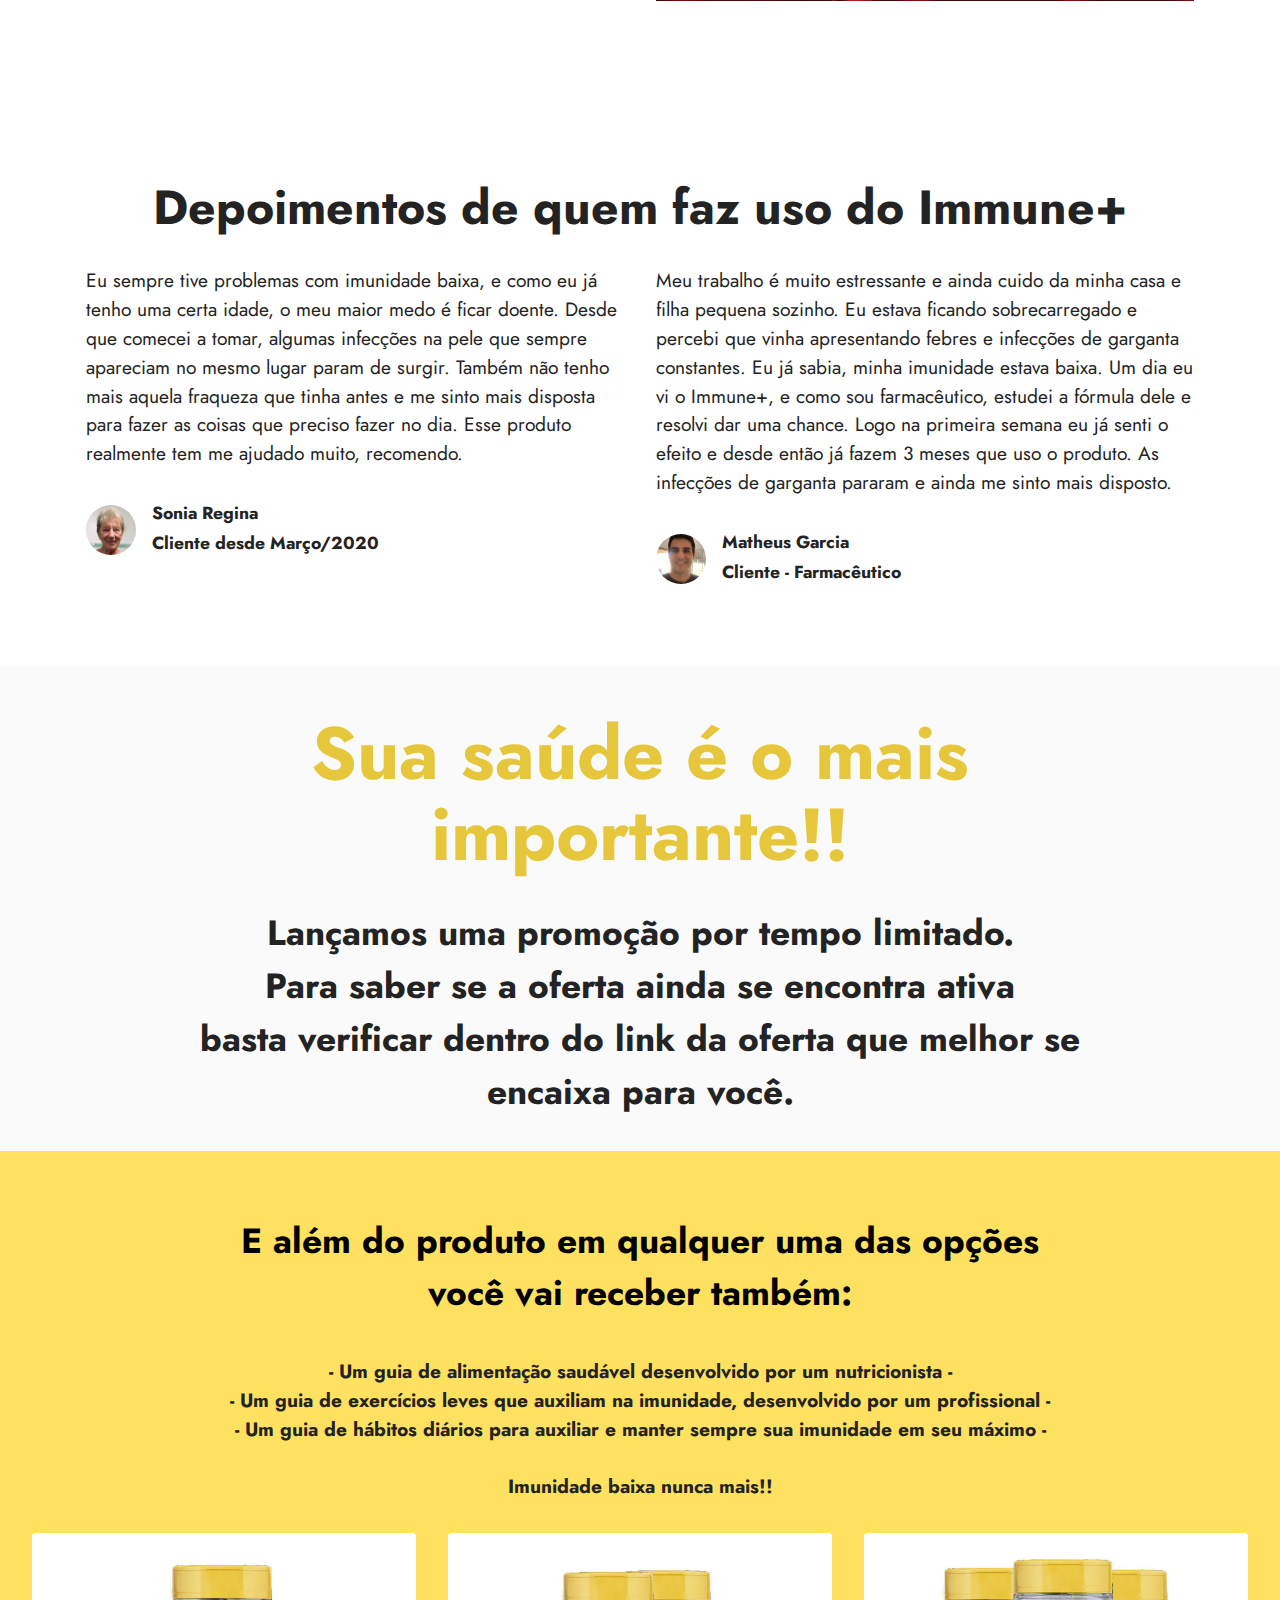
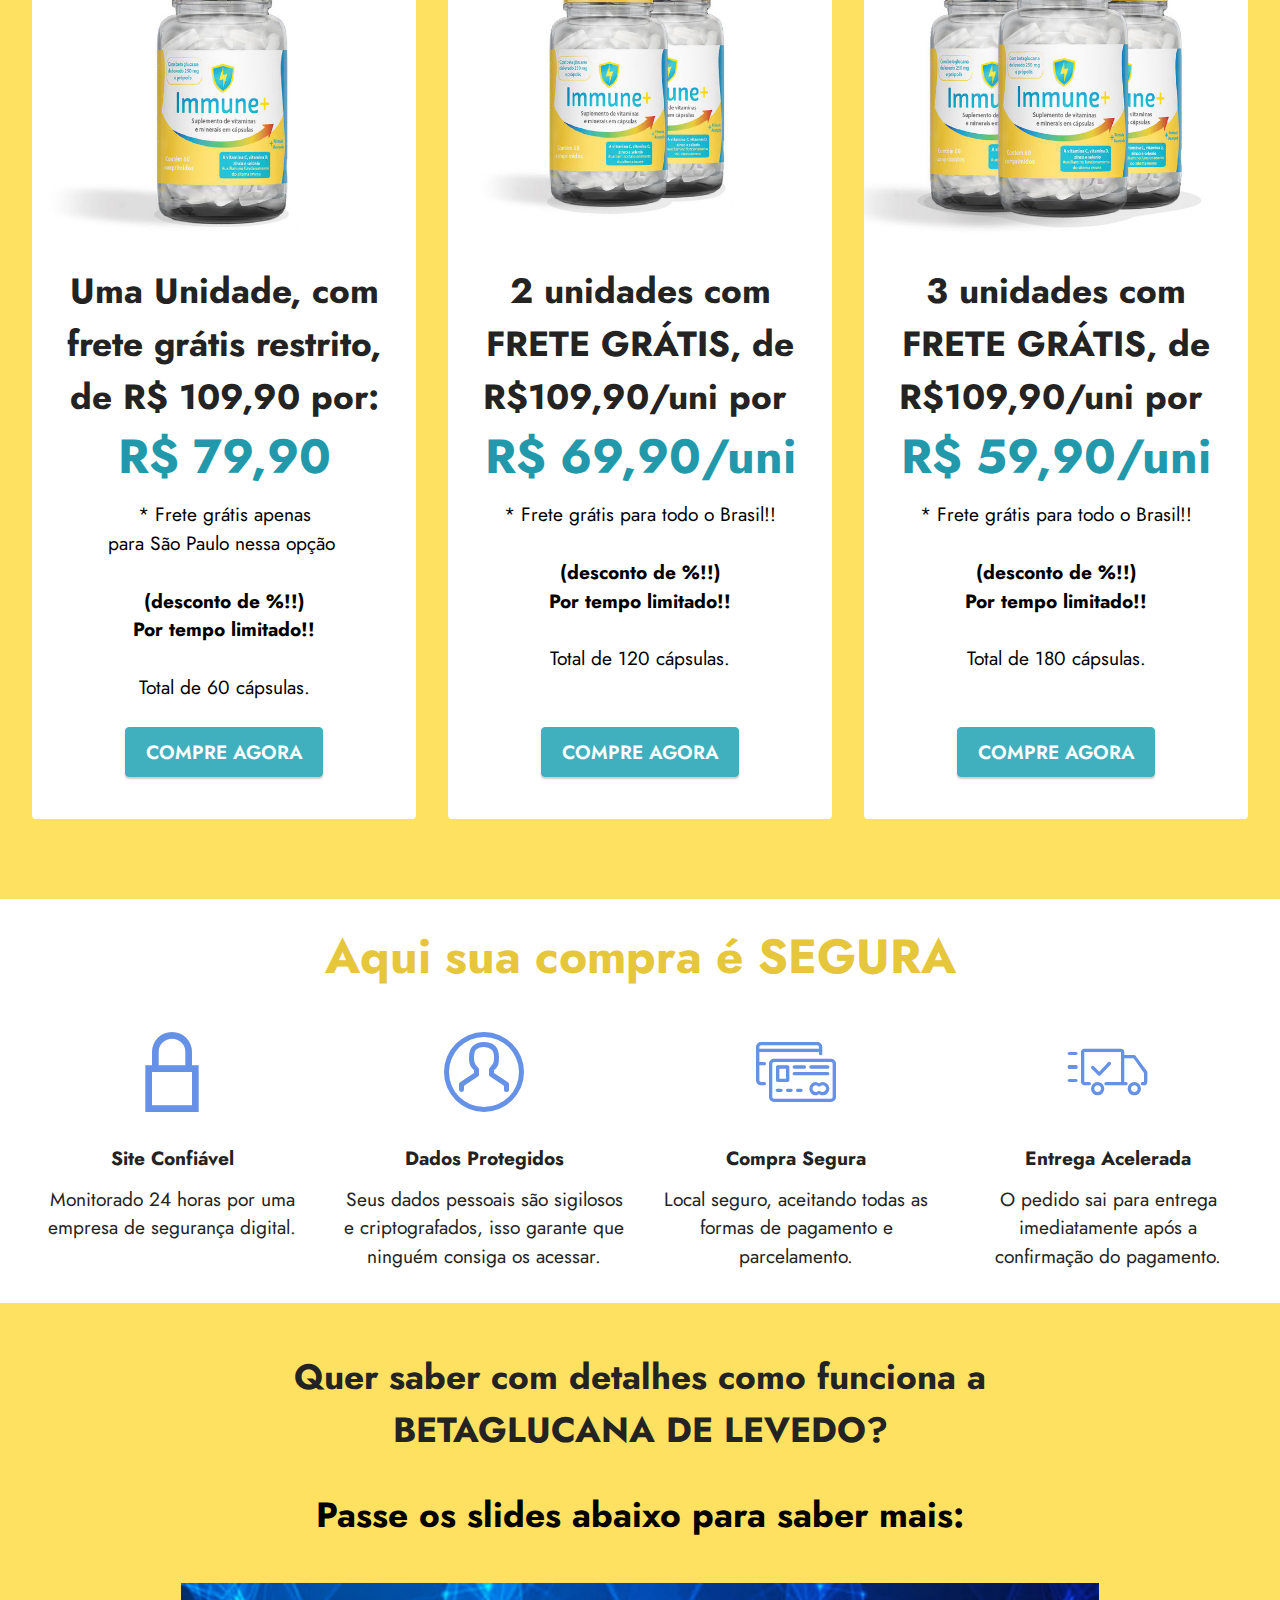
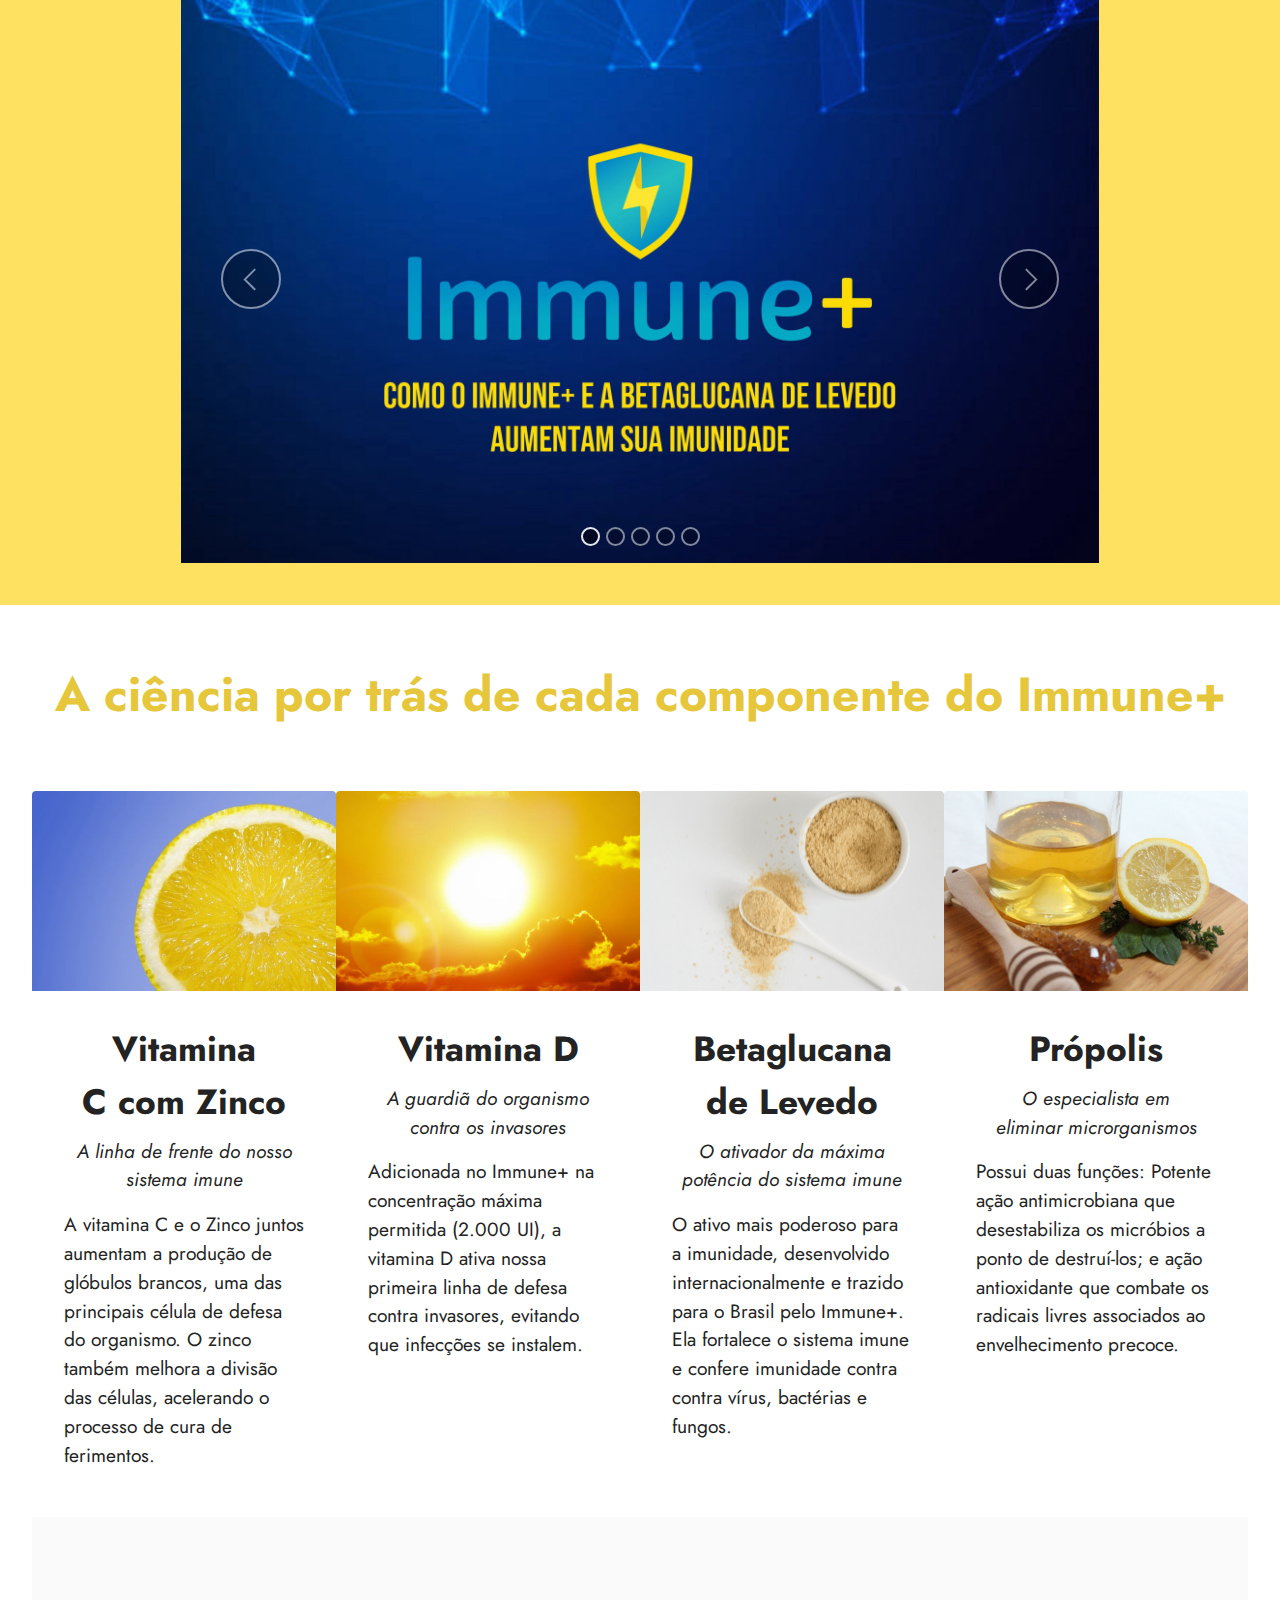
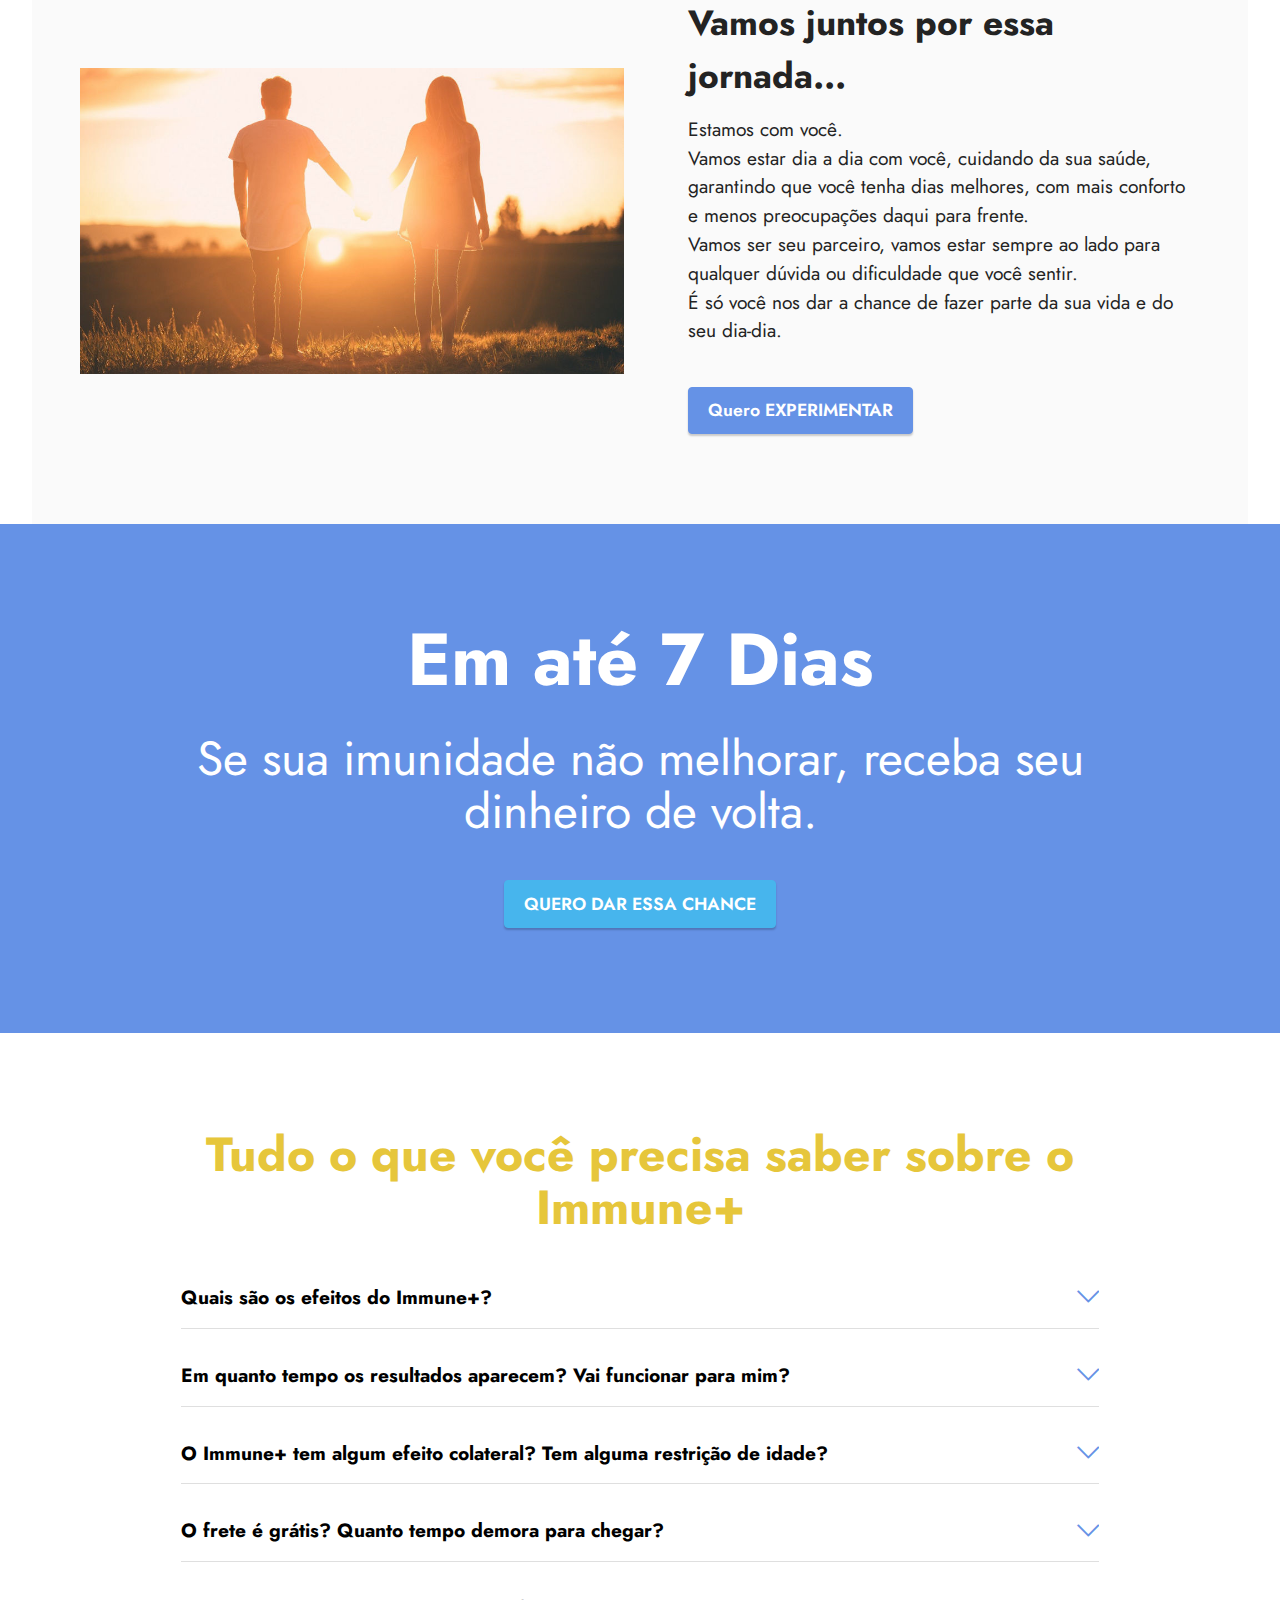
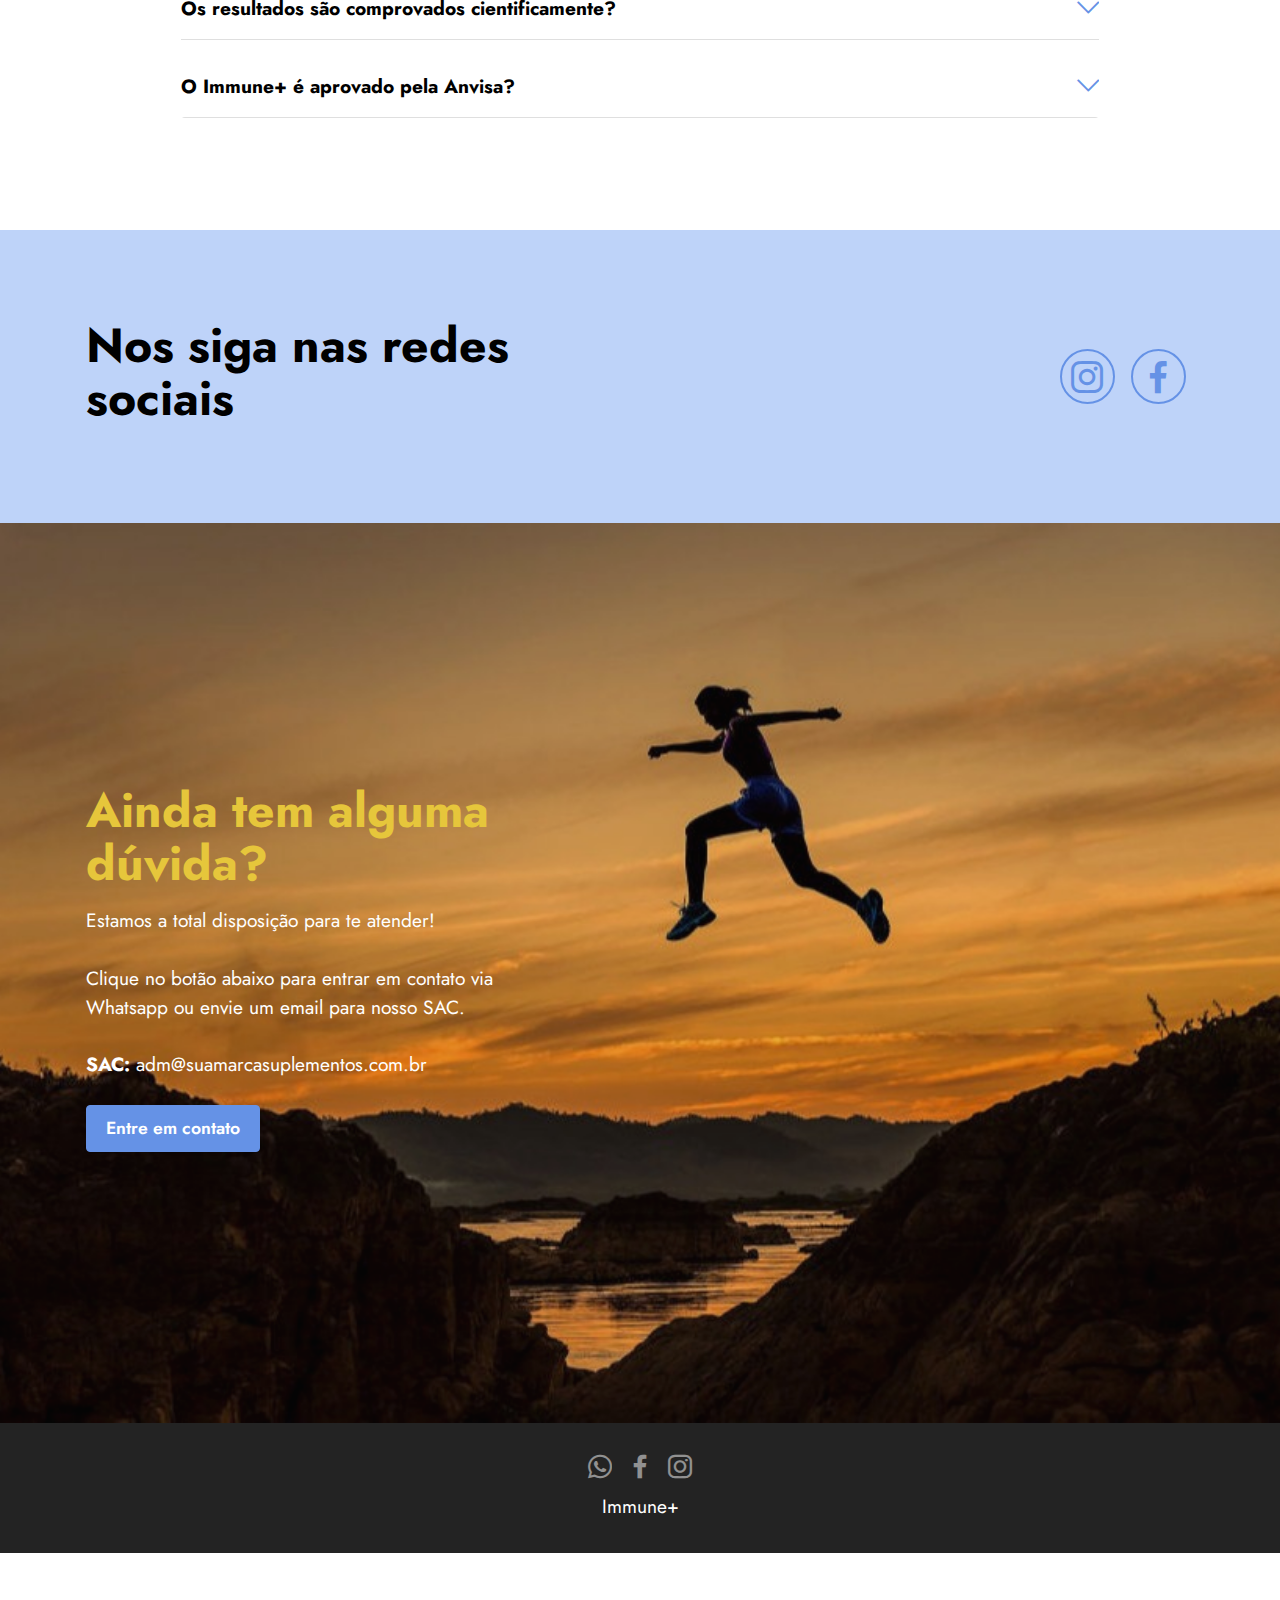
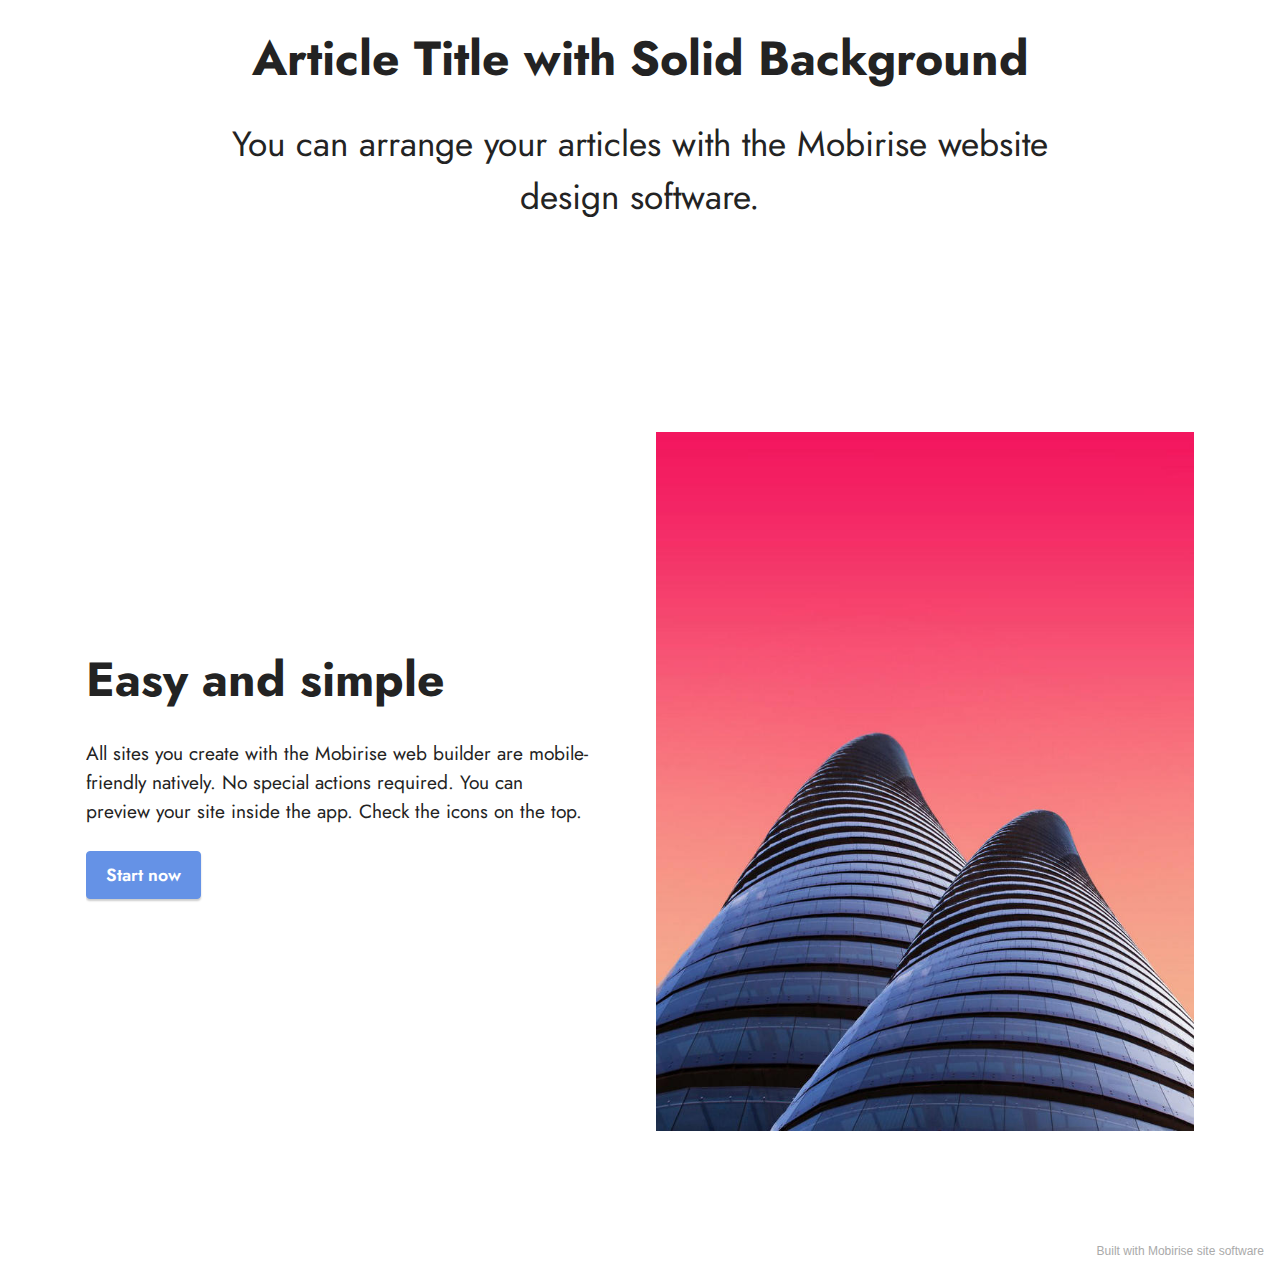
==== commit c5ce8364: "create github pages" ====
--- a/index.html
+++ b/index.html
@@ -128,7 +128,7 @@
         <div class="row justify-content-center">
             <div class="col-md-12 col-lg-10">
                 <hr class="line">
-                <p class="mbr-text align-center mbr-fonts-style my-4 display-5"><strong>Esse ativo</strong>, que foi descoberto e testado por cientistas, apresentou <strong>resultados incríveis</strong> no fortalecimento da <strong>imunidade e na prevenção de doenças</strong>.<br>E recentemente depois de anos em avaliação ele recebeu o parecer de&nbsp;<strong>aprovação pela Anvisa</strong>.&nbsp;<br>Seu nome é&nbsp;<strong>Betaglucana de Levedo</strong>,&nbsp;mas seu acesso<br>no Brasil ainda é <strong>LIMITADO.</strong></p>
+                <p class="mbr-text align-center mbr-fonts-style my-4 display-5"><strong>Esse ativo</strong>, que foi descoberto e testado por cientistas, apresentou <strong>resultados incríveis</strong> no fortalecimento da <strong>imunidade e na prevenção de doenças</strong>.<br>E recentemente, depois de anos em avaliação, ele recebeu<br>o parecer de&nbsp;<strong>aprovação da Anvisa</strong>.&nbsp;<br>Seu nome é&nbsp;<strong>Betaglucana de Levedo</strong>,&nbsp;mas seu acesso<br>no Brasil ainda é <strong>LIMITADO.</strong></p>
                 <hr class="line">
             </div>
         </div>
@@ -545,12 +545,12 @@
     <div class="container">
         <div class="row justify-content-center">
             <div class="col-12 col-md-10">
-                <div class="carousel slide carousel-fade" id="sHYYpC0nZ4" data-interval="10000">
+                <div class="carousel slide carousel-fade" id="sHYYMdABKY" data-interval="10000">
                     
                     <ol class="carousel-indicators">
-                        <li data-slide-to="0" class="active" data-target="#sHYYpC0nZ4"></li>
-                        <li data-slide-to="1" data-target="#sHYYpC0nZ4"></li>
-                        <li data-slide-to="2" data-target="#sHYYpC0nZ4"></li><li data-slide-to="3" data-target="#sHYYpC0nZ4"></li><li data-slide-to="4" data-target="#sHYYpC0nZ4"></li>
+                        <li data-slide-to="0" class="active" data-target="#sHYYMdABKY"></li>
+                        <li data-slide-to="1" data-target="#sHYYMdABKY"></li>
+                        <li data-slide-to="2" data-target="#sHYYMdABKY"></li><li data-slide-to="3" data-target="#sHYYMdABKY"></li><li data-slide-to="4" data-target="#sHYYMdABKY"></li>
                     </ol>
                     <div class="carousel-inner">
                         <div class="carousel-item slider-image item active">
@@ -582,11 +582,11 @@
                         
                         
                     </div>
-                    <a class="carousel-control carousel-control-prev" role="button" data-slide="prev" href="#sHYYpC0nZ4">
+                    <a class="carousel-control carousel-control-prev" role="button" data-slide="prev" href="#sHYYMdABKY">
                         <span class="mobi-mbri mobi-mbri-arrow-prev" aria-hidden="true"></span>
                         <span class="sr-only">Previous</span>
                     </a>
-                    <a class="carousel-control carousel-control-next" role="button" data-slide="next" href="#sHYYpC0nZ4">
+                    <a class="carousel-control carousel-control-next" role="button" data-slide="next" href="#sHYYMdABKY">
                         <span class="mobi-mbri mobi-mbri-arrow-next" aria-hidden="true"></span>
                         <span class="sr-only">Next</span>
                     </a>
@@ -946,7 +946,7 @@
             </div>
         </div>
     </div>
-</section><section style="background-color: #fff; font-family: -apple-system, BlinkMacSystemFont, 'Segoe UI', 'Roboto', 'Helvetica Neue', Arial, sans-serif; color:#aaa; font-size:12px; padding: 0; align-items: center; display: flex;"><a href="https://mobirise.site/n" style="flex: 1 1; height: 3rem; padding-left: 1rem;"></a><p style="flex: 0 0 auto; margin:0; padding-right:1rem;"><a href="https://mobirise.site/c" style="color:#aaa;">This</a> web page was started with Mobirise</p></section><script src="assets/web/assets/jquery/jquery.min.js"></script>  <script src="assets/popper/popper.min.js"></script>  <script src="assets/tether/tether.min.js"></script>  <script src="assets/bootstrap/js/bootstrap.min.js"></script>  <script src="assets/smoothscroll/smooth-scroll.js"></script>  <script src="assets/mbr-switch-arrow/mbr-switch-arrow.js"></script>  <script src="assets/sociallikes/social-likes.js"></script>  <script src="assets/dropdown/js/nav-dropdown.js"></script>  <script src="assets/dropdown/js/navbar-dropdown.js"></script>  <script src="assets/touchswipe/jquery.touch-swipe.min.js"></script>  <script src="assets/theme/js/script.js"></script>  
+</section><section style="background-color: #fff; font-family: -apple-system, BlinkMacSystemFont, 'Segoe UI', 'Roboto', 'Helvetica Neue', Arial, sans-serif; color:#aaa; font-size:12px; padding: 0; align-items: center; display: flex;"><a href="https://mobirise.site/x" style="flex: 1 1; height: 3rem; padding-left: 1rem;"></a><p style="flex: 0 0 auto; margin:0; padding-right:1rem;"><a href="https://mobirise.site/i" style="color:#aaa;">Built with Mobirise</a> site software</p></section><script src="assets/web/assets/jquery/jquery.min.js"></script>  <script src="assets/popper/popper.min.js"></script>  <script src="assets/tether/tether.min.js"></script>  <script src="assets/bootstrap/js/bootstrap.min.js"></script>  <script src="assets/smoothscroll/smooth-scroll.js"></script>  <script src="assets/mbr-switch-arrow/mbr-switch-arrow.js"></script>  <script src="assets/sociallikes/social-likes.js"></script>  <script src="assets/dropdown/js/nav-dropdown.js"></script>  <script src="assets/dropdown/js/navbar-dropdown.js"></script>  <script src="assets/touchswipe/jquery.touch-swipe.min.js"></script>  <script src="assets/theme/js/script.js"></script>  
   
   
 </body>
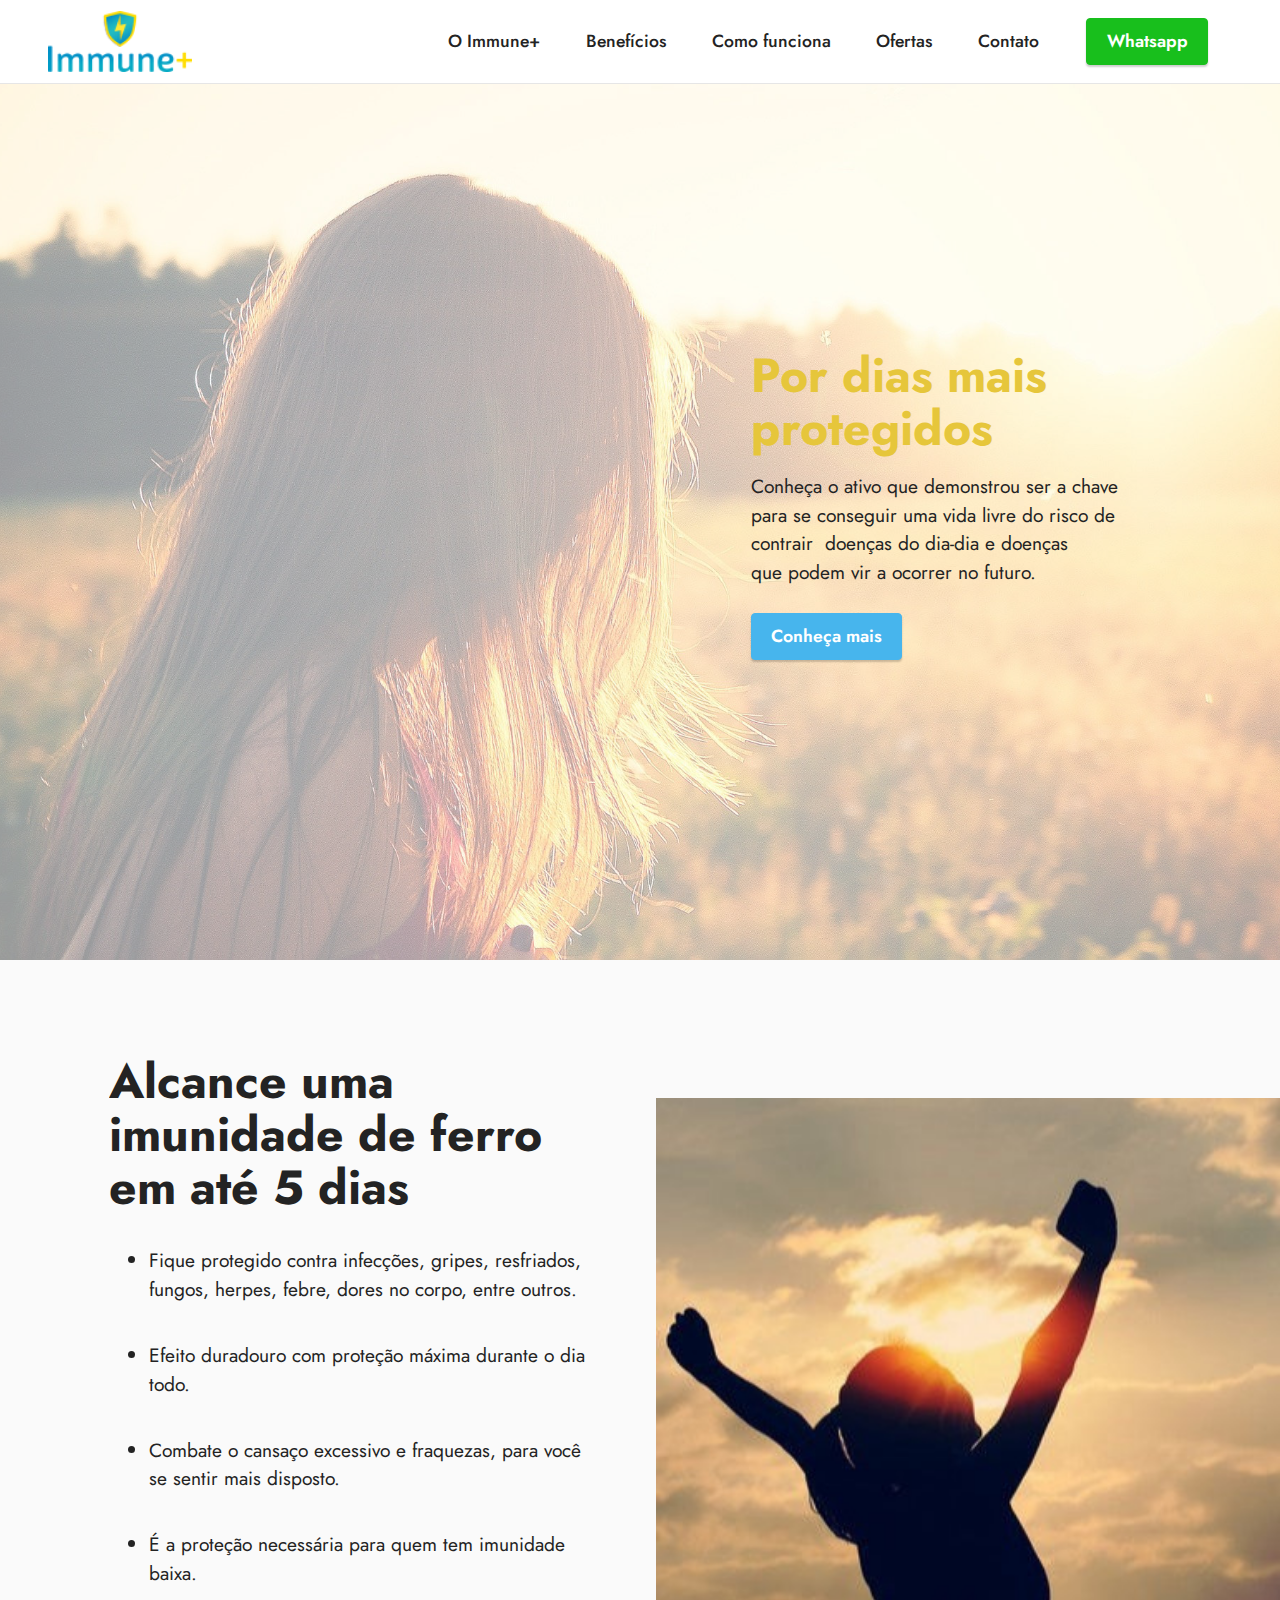
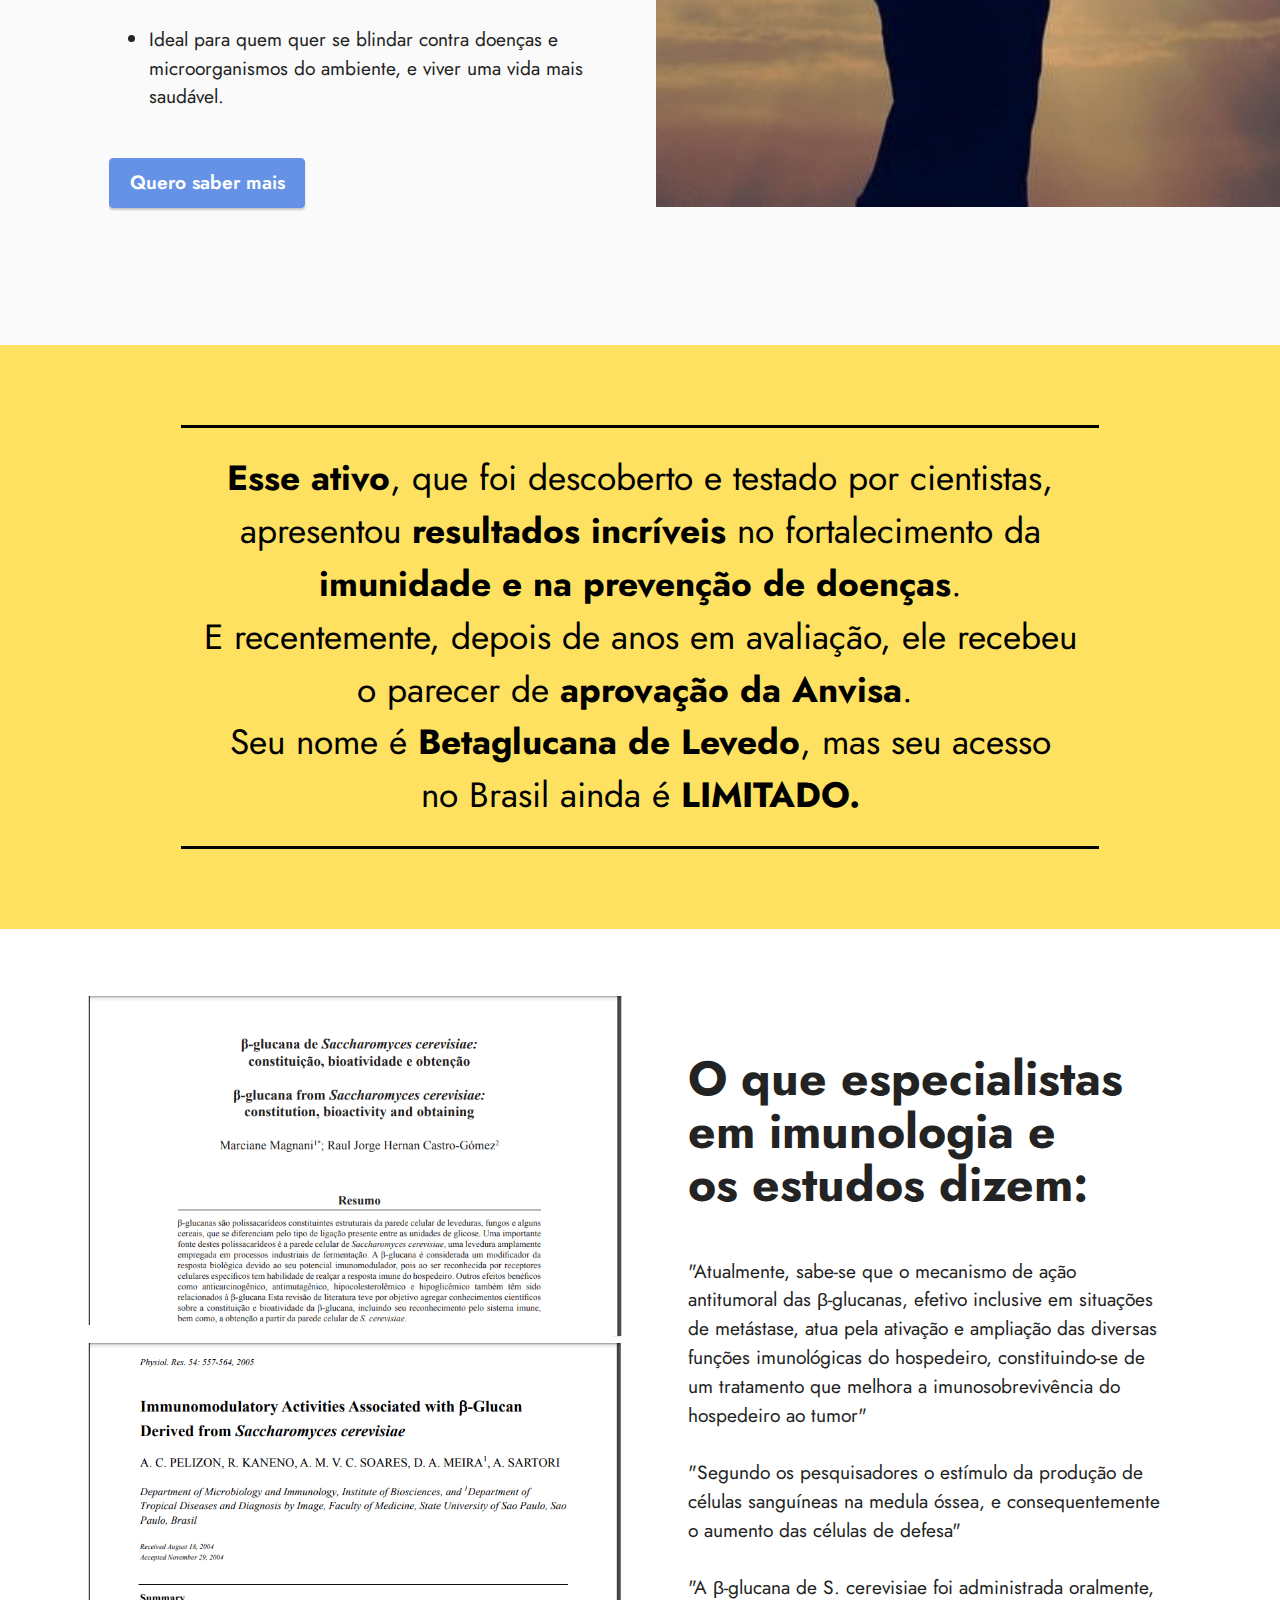
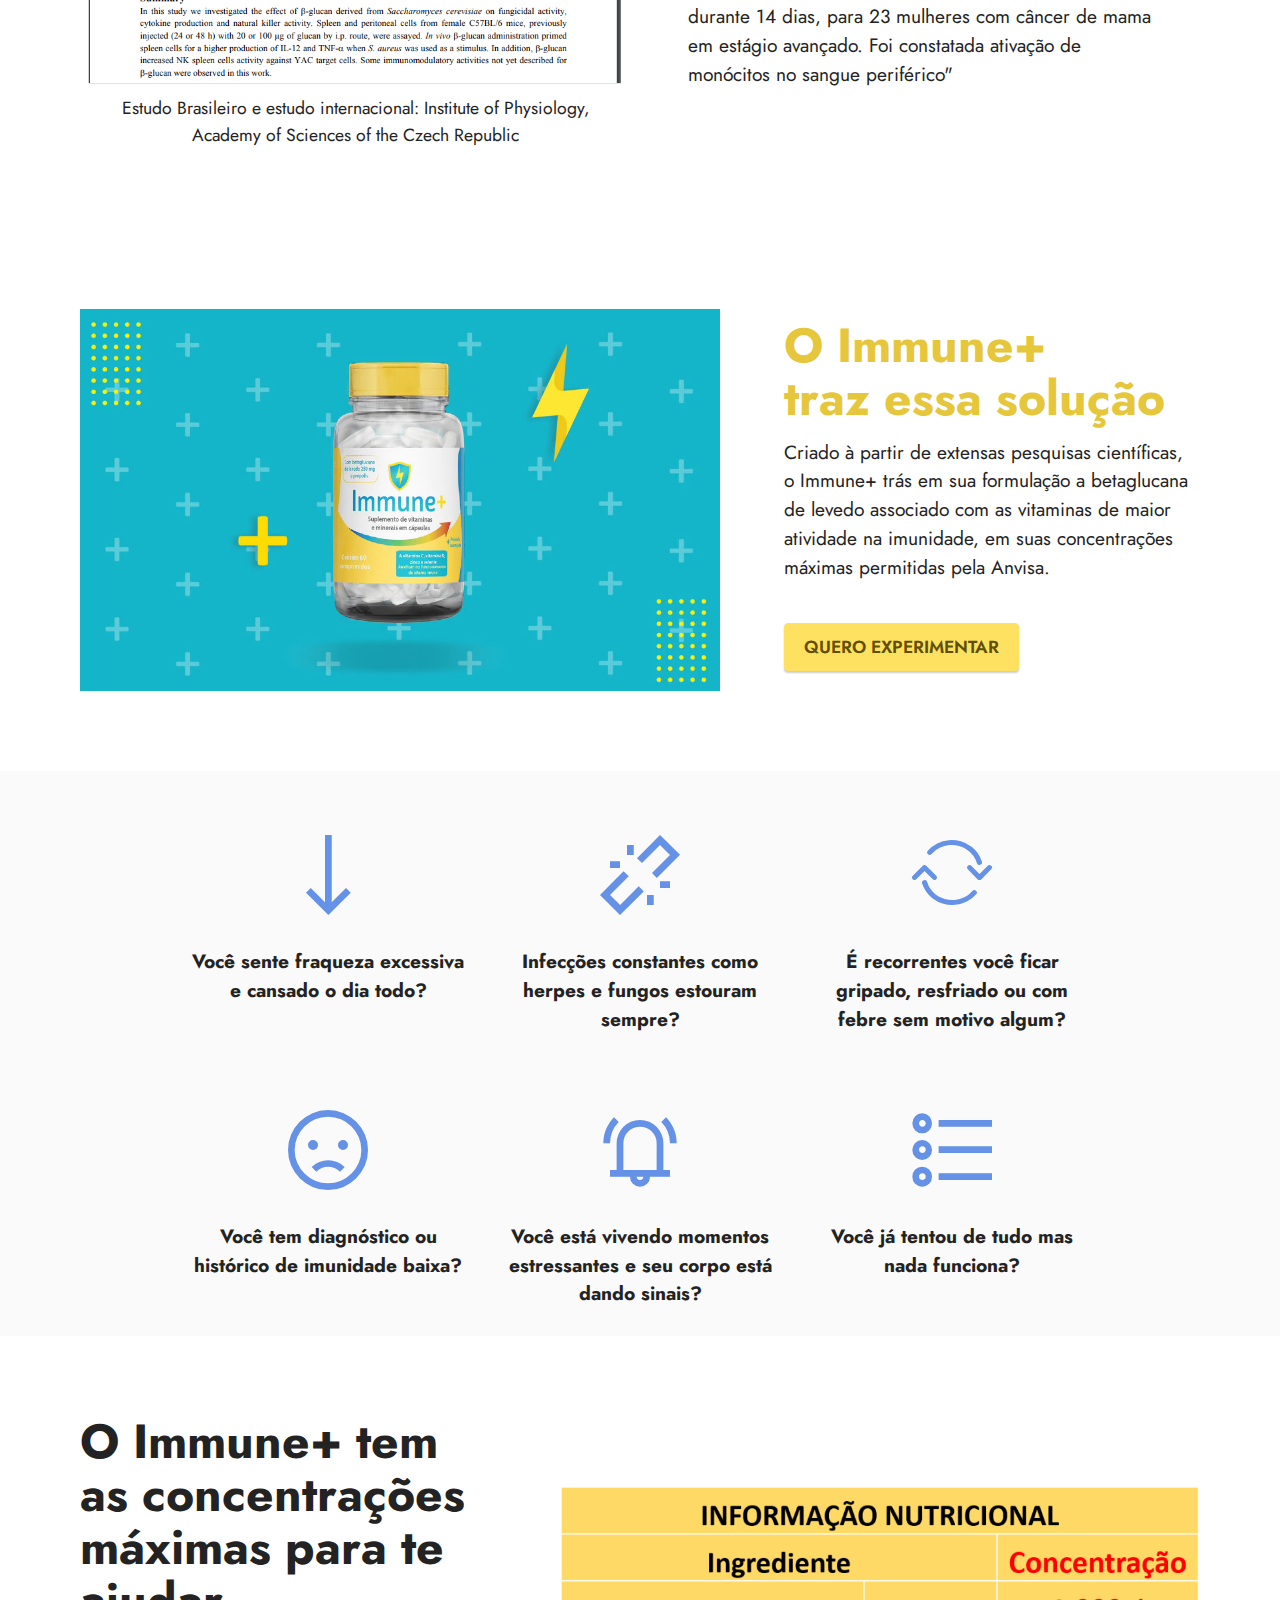
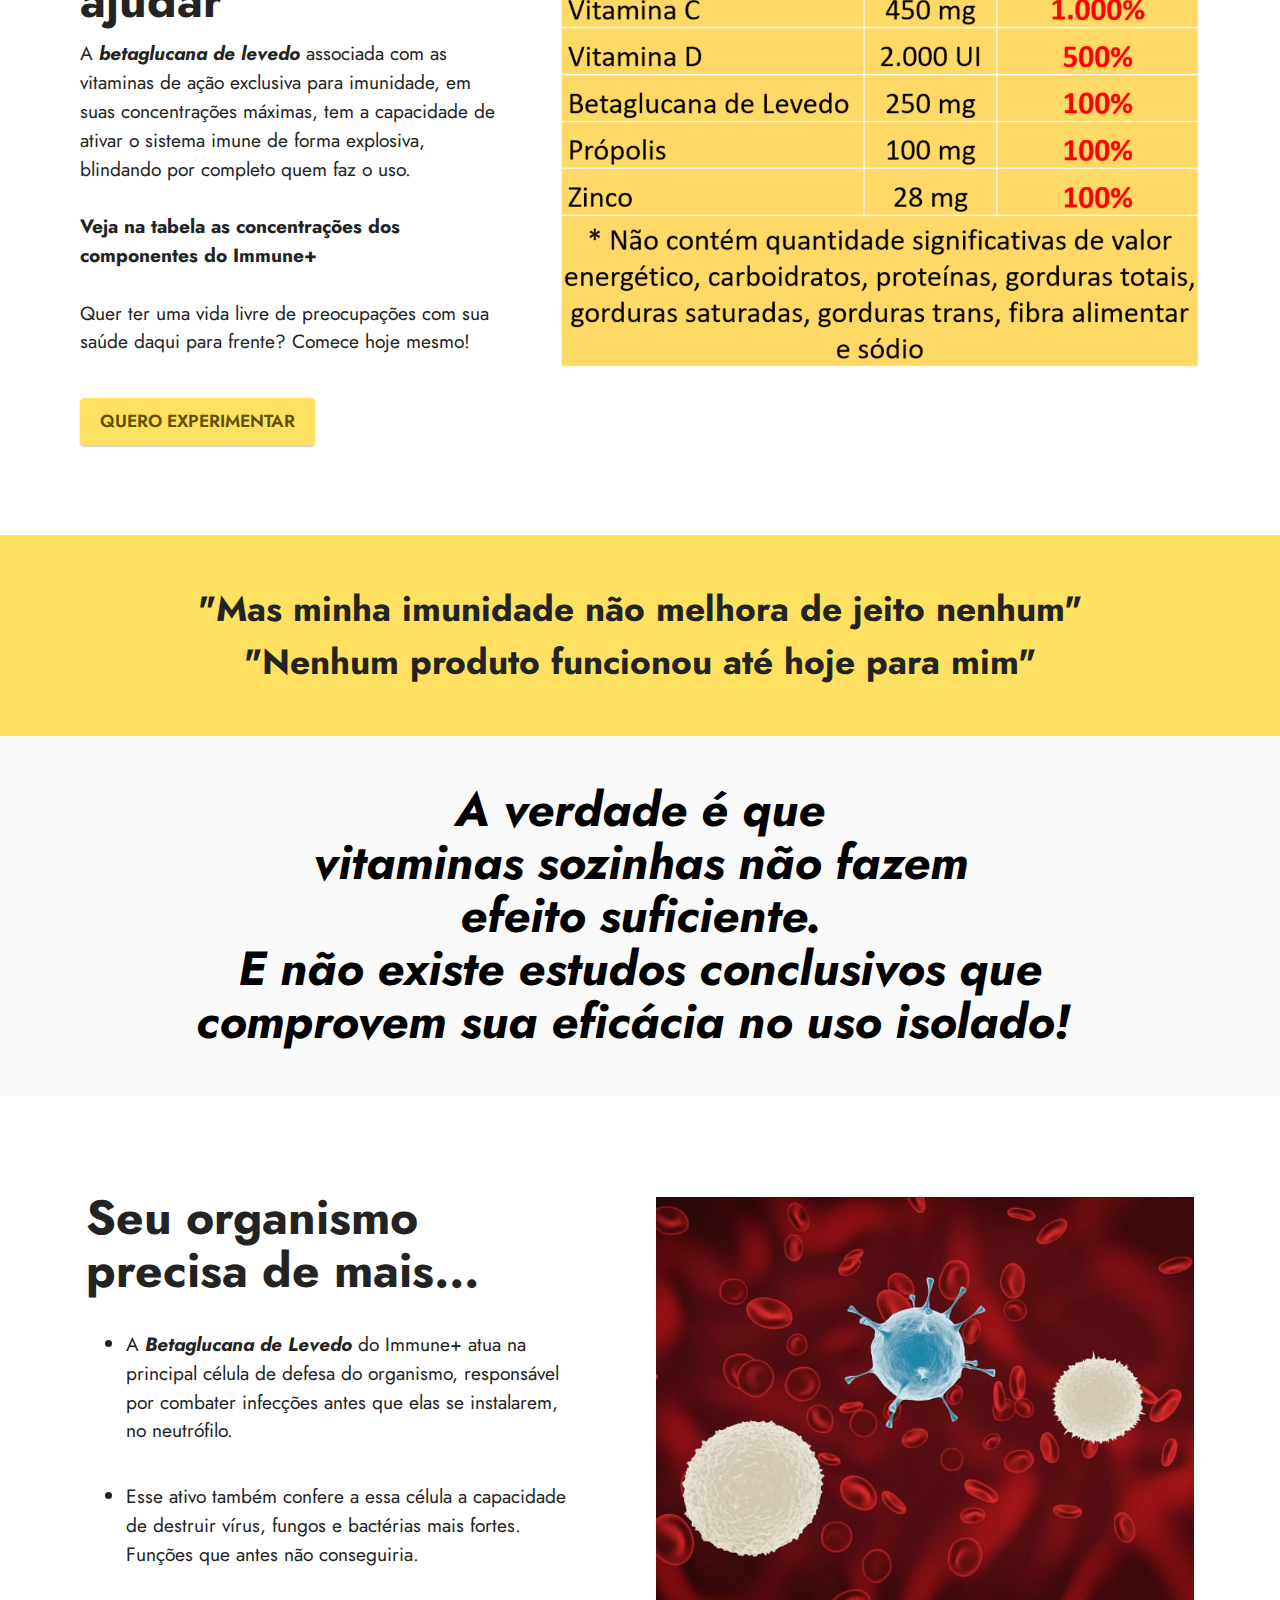
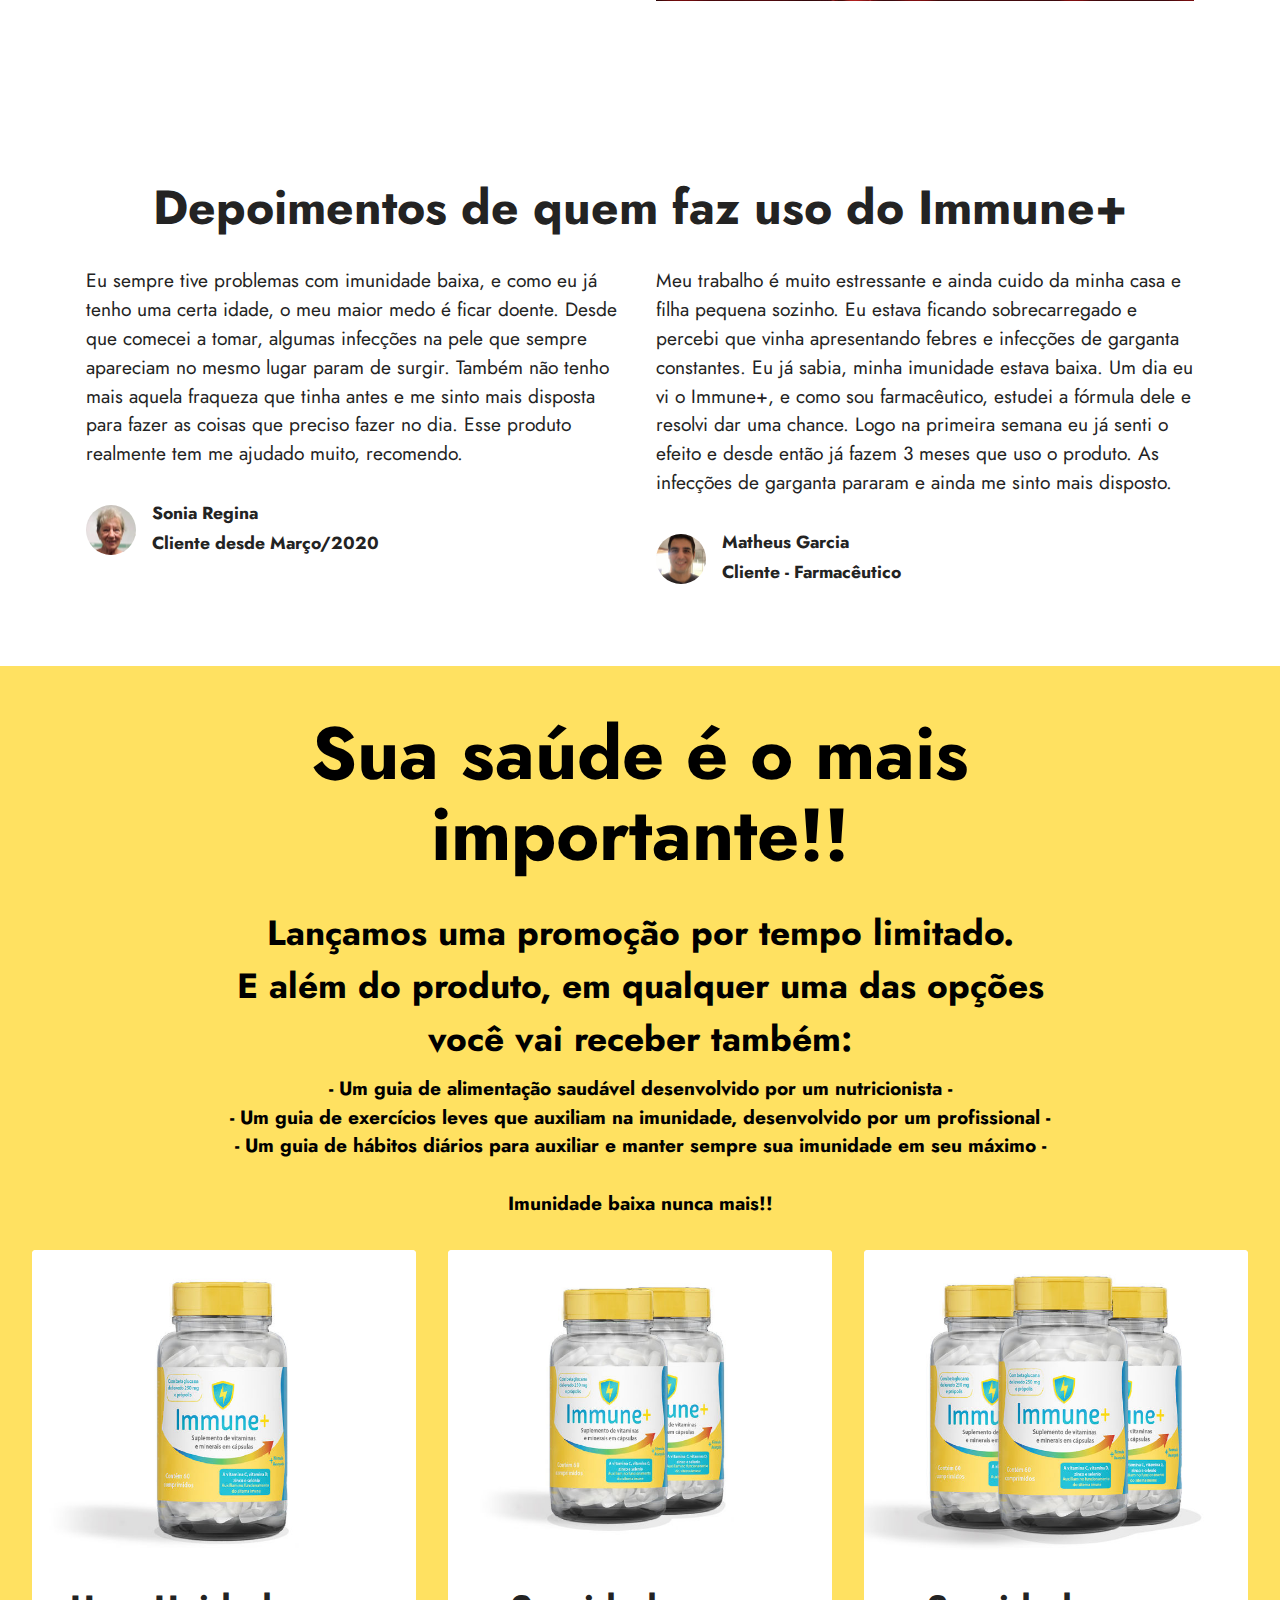
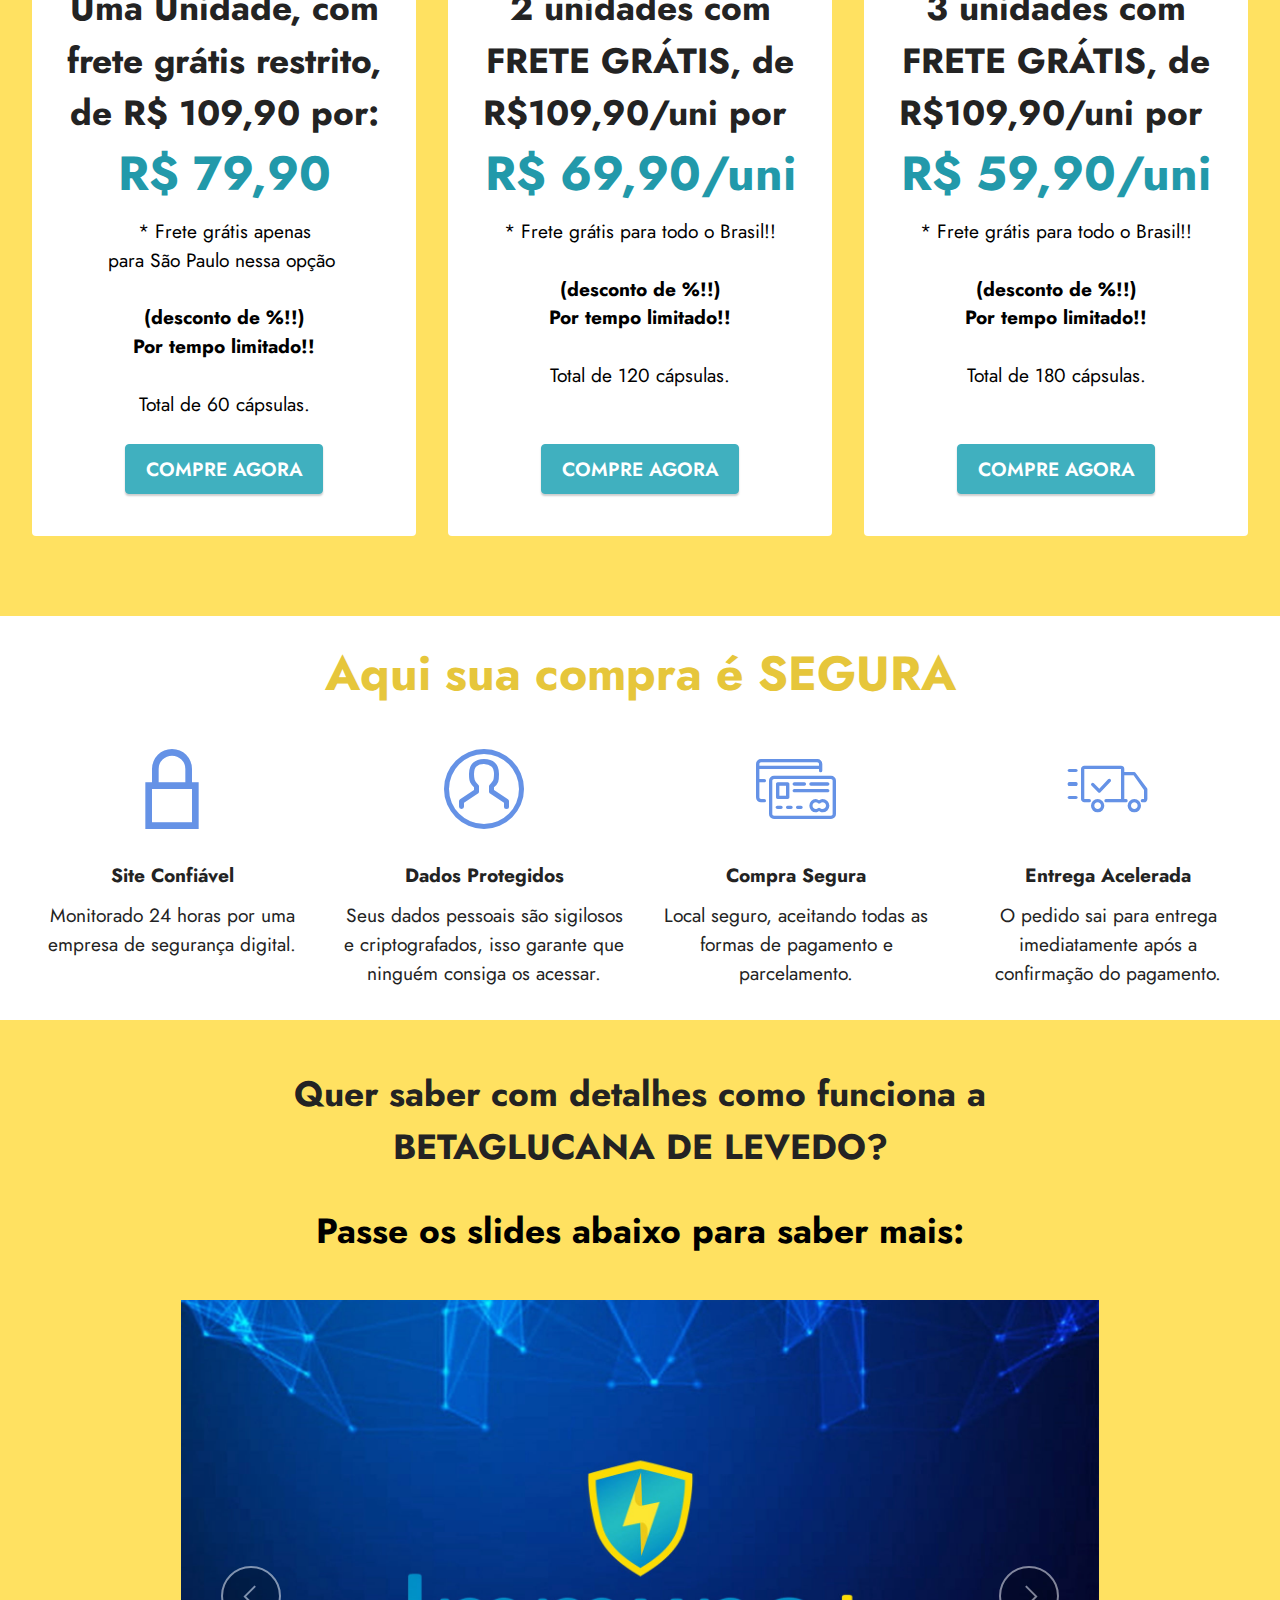
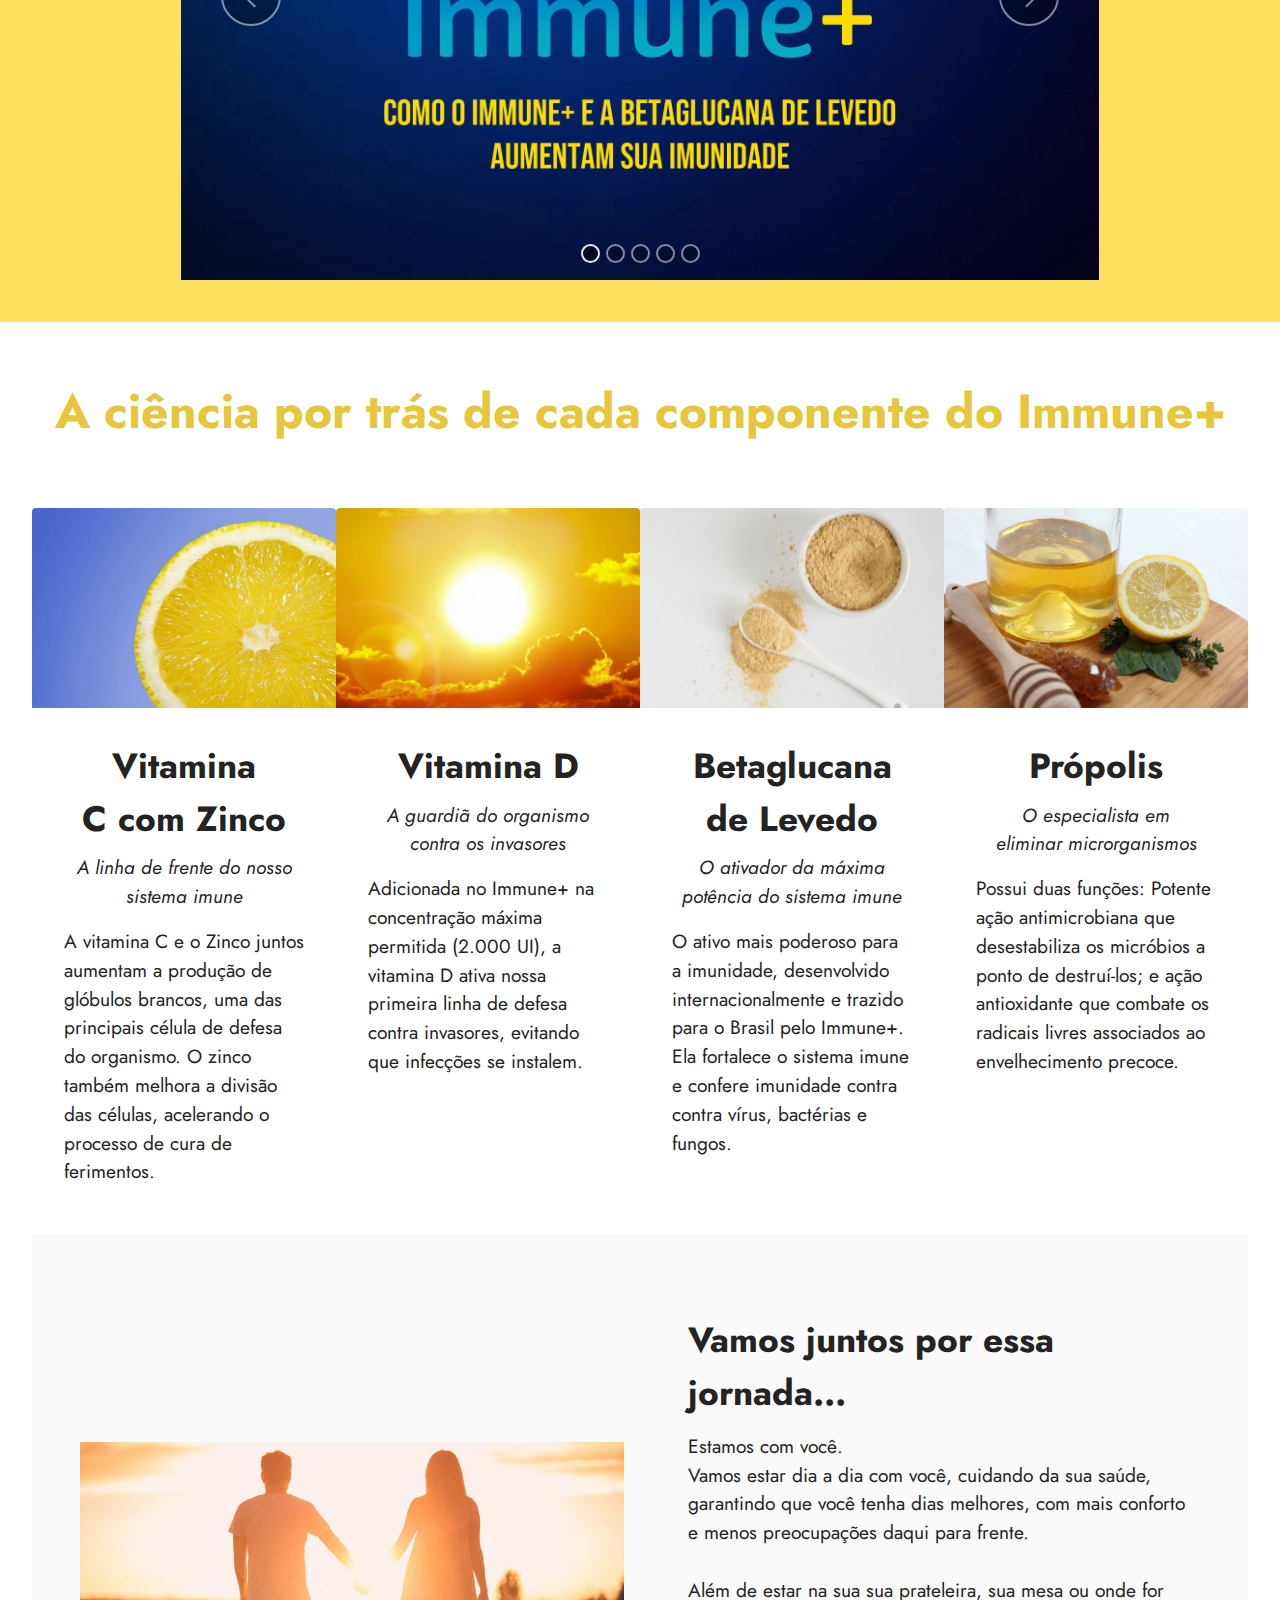
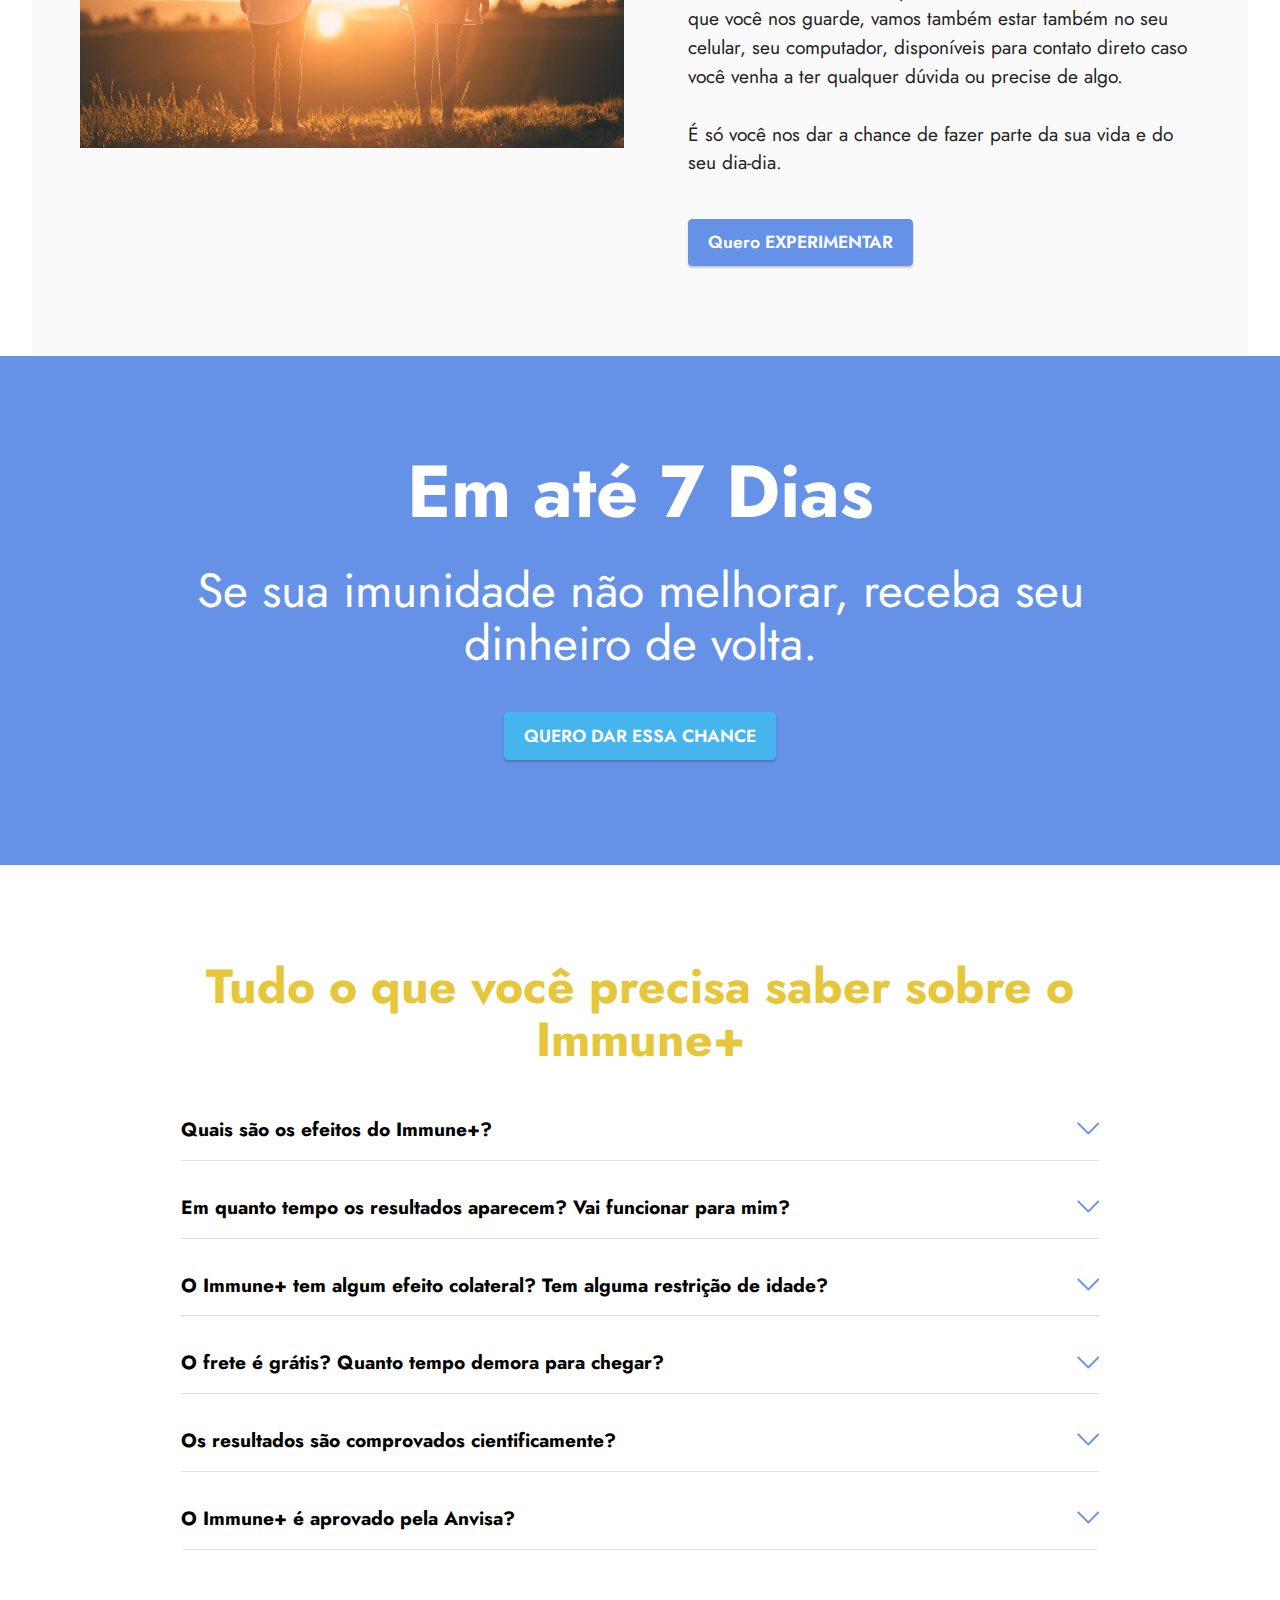
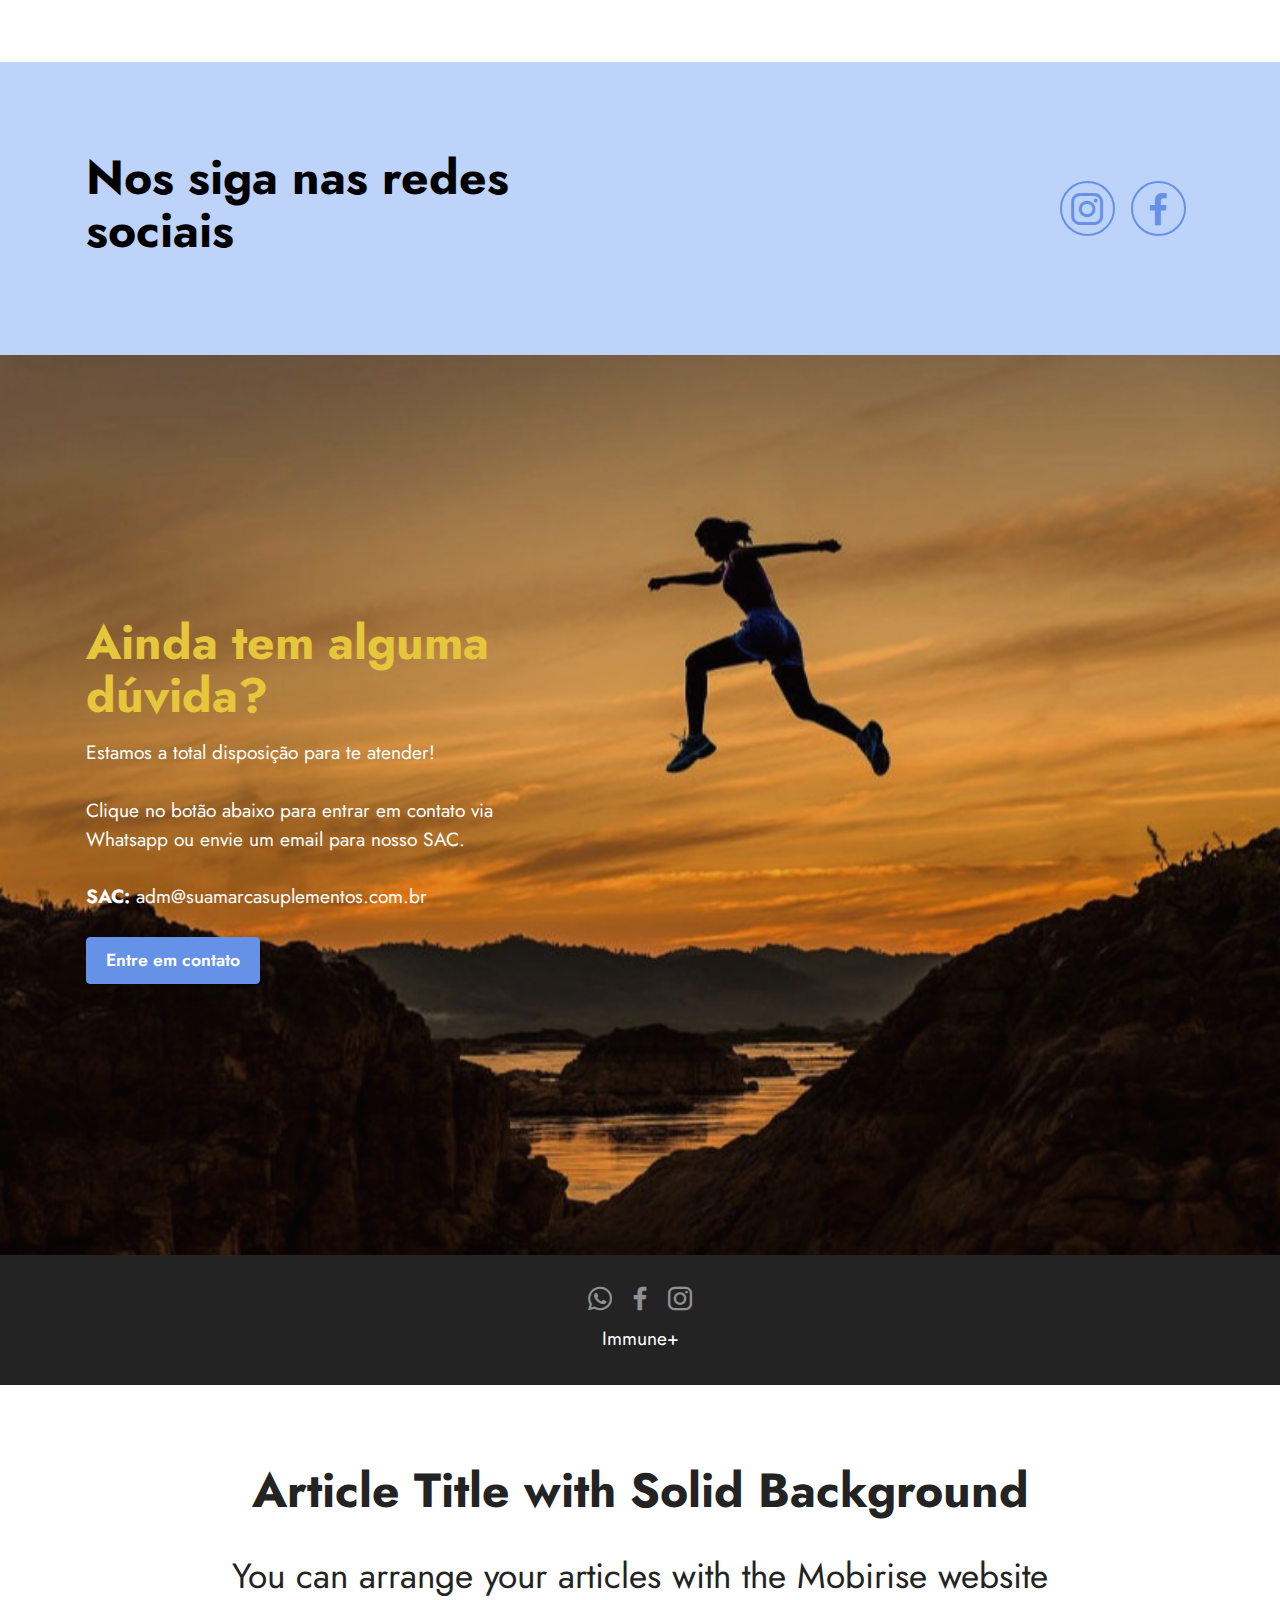
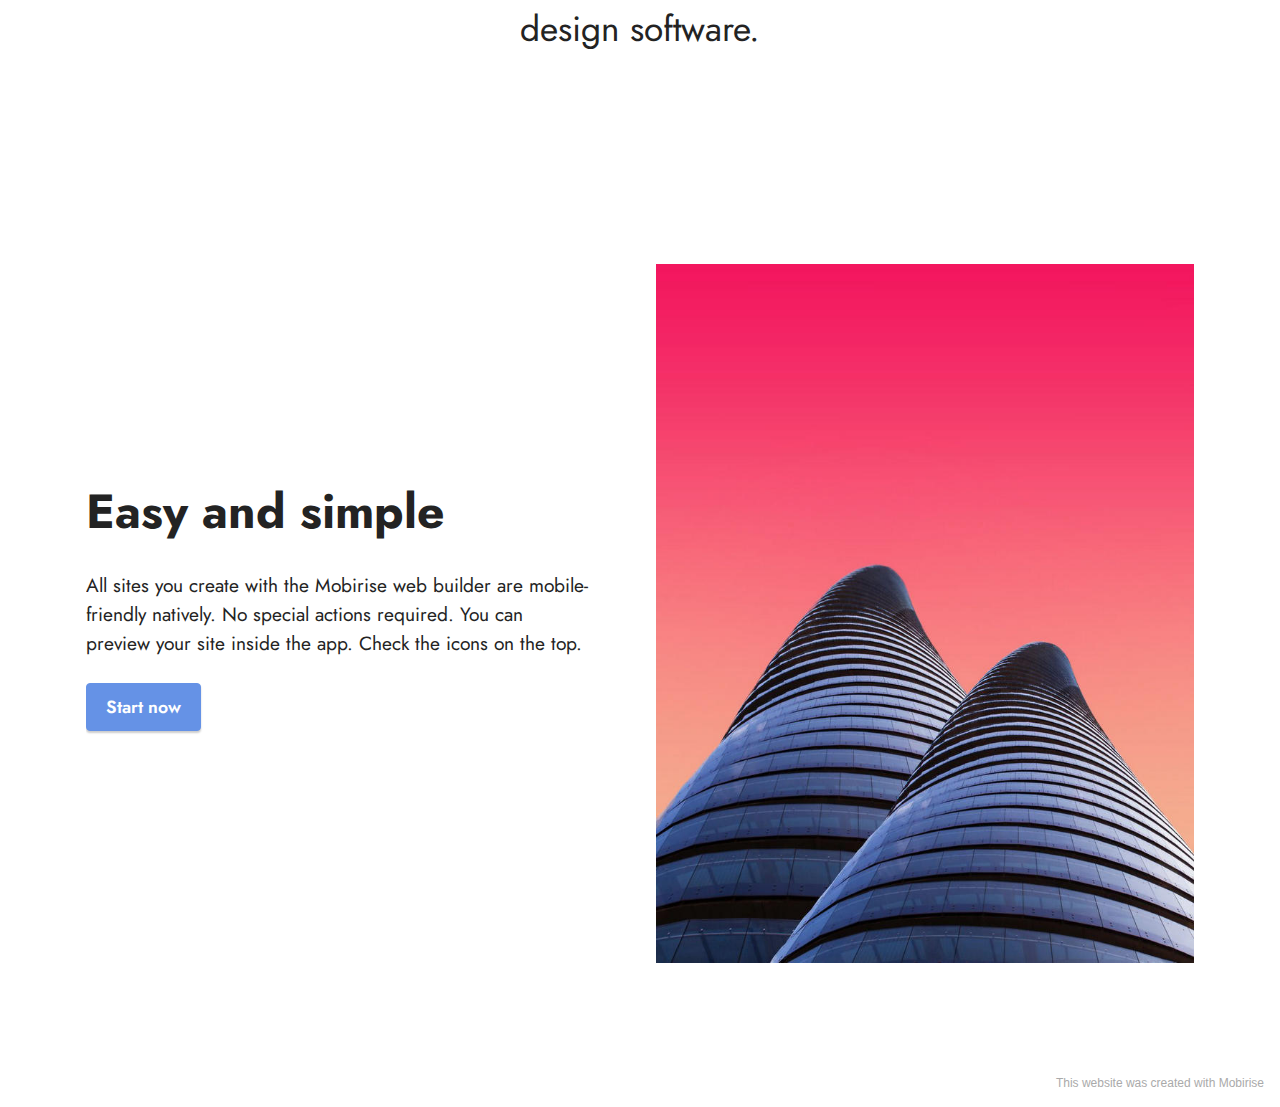
==== commit 3ae3aa63: "create github pages" ====
--- a/index.html
+++ b/index.html
@@ -344,7 +344,7 @@
                         
                         <div class="mbr-text mbr-fonts-style counter-container display-7">
                             <ul>
-                                <li>A <em><strong>Betaglucana de Levedo</strong></em> do Immune+ atua na principal célula de defesa do organismo, responsável por combater infecções antes que elas se instalarem, o neutrófilo.</li></ul><ul>
+                                <li>A <em><strong>Betaglucana de Levedo</strong></em> do Immune+ atua na principal célula de defesa do organismo, responsável por combater infecções antes que elas se instalarem,&nbsp; &nbsp; no neutrófilo.</li></ul><ul>
                                 <li>Esse ativo também confere a essa célula a capacidade de destruir vírus, fungos e bactérias mais fortes. Funções que antes não conseguiria.</li>
                             </ul>
                         </div>
@@ -402,7 +402,7 @@
         <div class="row justify-content-center">
             <div class="title col-12 col-md-9">
                 <h3 class="mbr-section-title mbr-fonts-style align-center mb-4 display-1"><strong>Sua saúde é o mais importante!!</strong></h3>
-                <h4 class="mbr-section-subtitle align-center mbr-fonts-style mb-4 display-5"><strong>Lançamos uma promoção por tempo limitado.</strong><br><strong>Para saber se a oferta ainda se encontra ativa</strong><strong><br></strong><strong>basta verificar dentro do link da oferta que melhor se encaixa para você.</strong></h4>
+                
                 
             </div>
         </div>
@@ -414,8 +414,8 @@
     
     <div class="container-fluid">
         <div class="mbr-section-head">
-            <h4 class="mbr-section-title mbr-fonts-style align-center mb-0 display-5"><strong>E além do produto em qualquer uma das opções<br>você&nbsp;vai receber também:</strong></h4>
-            <h5 class="mbr-section-subtitle mbr-fonts-style align-center mb-0 mt-2 display-7"><br><strong>- Um guia de alimentação saudável desenvolvido por um nutricionista -</strong><strong><br>- Um guia de exercícios leves que auxiliam na imunidade, desenvolvido por um profissional -<br>- Um guia de hábitos diários para auxiliar e manter sempre sua imunidade em seu máximo -</strong><br><strong><br>Imunidade baixa nunca mais!!</strong></h5>
+            <h4 class="mbr-section-title mbr-fonts-style align-center mb-0 display-5"><strong>Lançamos uma promoção por tempo limitado.</strong><br><strong>E além do produto, em qualquer uma das opções<br>você&nbsp;vai receber também:</strong></h4>
+            <h5 class="mbr-section-subtitle mbr-fonts-style align-center mb-0 mt-2 display-7"><strong>- Um guia de alimentação saudável desenvolvido por um nutricionista -</strong><strong><br>- Um guia de exercícios leves que auxiliam na imunidade, desenvolvido por um profissional -<br>- Um guia de hábitos diários para auxiliar e manter sempre sua imunidade em seu máximo -</strong><br><strong><br>Imunidade baixa nunca mais!!</strong></h5>
         </div>
         <div class="row mt-4">
             <div class="item features-image сol-12 col-md-6 col-lg-4">
@@ -545,12 +545,12 @@
     <div class="container">
         <div class="row justify-content-center">
             <div class="col-12 col-md-10">
-                <div class="carousel slide carousel-fade" id="sHYYMdABKY" data-interval="10000">
+                <div class="carousel slide carousel-fade" id="sHZ2l8R4fh" data-interval="10000">
                     
                     <ol class="carousel-indicators">
-                        <li data-slide-to="0" class="active" data-target="#sHYYMdABKY"></li>
-                        <li data-slide-to="1" data-target="#sHYYMdABKY"></li>
-                        <li data-slide-to="2" data-target="#sHYYMdABKY"></li><li data-slide-to="3" data-target="#sHYYMdABKY"></li><li data-slide-to="4" data-target="#sHYYMdABKY"></li>
+                        <li data-slide-to="0" class="active" data-target="#sHZ2l8R4fh"></li>
+                        <li data-slide-to="1" data-target="#sHZ2l8R4fh"></li>
+                        <li data-slide-to="2" data-target="#sHZ2l8R4fh"></li><li data-slide-to="3" data-target="#sHZ2l8R4fh"></li><li data-slide-to="4" data-target="#sHZ2l8R4fh"></li>
                     </ol>
                     <div class="carousel-inner">
                         <div class="carousel-item slider-image item active">
@@ -582,11 +582,11 @@
                         
                         
                     </div>
-                    <a class="carousel-control carousel-control-prev" role="button" data-slide="prev" href="#sHYYMdABKY">
+                    <a class="carousel-control carousel-control-prev" role="button" data-slide="prev" href="#sHZ2l8R4fh">
                         <span class="mobi-mbri mobi-mbri-arrow-prev" aria-hidden="true"></span>
                         <span class="sr-only">Previous</span>
                     </a>
-                    <a class="carousel-control carousel-control-next" role="button" data-slide="next" href="#sHYYMdABKY">
+                    <a class="carousel-control carousel-control-next" role="button" data-slide="next" href="#sHZ2l8R4fh">
                         <span class="mobi-mbri mobi-mbri-arrow-next" aria-hidden="true"></span>
                         <span class="sr-only">Next</span>
                     </a>
@@ -681,7 +681,7 @@
                         <h6 class="card-title mbr-fonts-style display-5">
                             <strong>Vamos juntos por essa jornada...</strong></h6>
                         <p class="mbr-text mbr-fonts-style mb-4 display-7">
-                            Estamos com você.<br>Vamos estar dia a dia com você, cuidando da sua saúde, garantindo que você tenha dias melhores, com mais conforto e menos preocupações daqui para frente.<br>Vamos ser seu parceiro, vamos estar sempre ao lado para qualquer dúvida ou dificuldade que você sentir.&nbsp;<br>É só você nos dar a chance de fazer parte da sua vida e do seu dia-dia.</p>
+                            Estamos com você.<br>Vamos estar dia a dia com você, cuidando da sua saúde, garantindo que você tenha dias melhores, com mais conforto e menos preocupações daqui para frente.<br><br>Além de estar na sua sua prateleira, sua mesa ou onde for que você nos guarde, vamos também estar também no seu celular, seu computador, disponíveis para contato direto caso você venha a ter qualquer dúvida ou precise de algo.<br><br>É só você nos dar a chance de fazer parte da sua vida e do seu dia-dia.</p>
                         <div class="mbr-section-btn mt-3"><a class="btn btn-primary display-4" href="https://mobiri.se">Quero EXPERIMENTAR</a></div>
                     </div>
                 </div>
@@ -946,7 +946,7 @@
             </div>
         </div>
     </div>
-</section><section style="background-color: #fff; font-family: -apple-system, BlinkMacSystemFont, 'Segoe UI', 'Roboto', 'Helvetica Neue', Arial, sans-serif; color:#aaa; font-size:12px; padding: 0; align-items: center; display: flex;"><a href="https://mobirise.site/x" style="flex: 1 1; height: 3rem; padding-left: 1rem;"></a><p style="flex: 0 0 auto; margin:0; padding-right:1rem;"><a href="https://mobirise.site/i" style="color:#aaa;">Built with Mobirise</a> site software</p></section><script src="assets/web/assets/jquery/jquery.min.js"></script>  <script src="assets/popper/popper.min.js"></script>  <script src="assets/tether/tether.min.js"></script>  <script src="assets/bootstrap/js/bootstrap.min.js"></script>  <script src="assets/smoothscroll/smooth-scroll.js"></script>  <script src="assets/mbr-switch-arrow/mbr-switch-arrow.js"></script>  <script src="assets/sociallikes/social-likes.js"></script>  <script src="assets/dropdown/js/nav-dropdown.js"></script>  <script src="assets/dropdown/js/navbar-dropdown.js"></script>  <script src="assets/touchswipe/jquery.touch-swipe.min.js"></script>  <script src="assets/theme/js/script.js"></script>  
+</section><section style="background-color: #fff; font-family: -apple-system, BlinkMacSystemFont, 'Segoe UI', 'Roboto', 'Helvetica Neue', Arial, sans-serif; color:#aaa; font-size:12px; padding: 0; align-items: center; display: flex;"><a href="https://mobirise.site/f" style="flex: 1 1; height: 3rem; padding-left: 1rem;"></a><p style="flex: 0 0 auto; margin:0; padding-right:1rem;">This <a href="https://mobirise.site/e" style="color:#aaa;">website</a> was created with Mobirise</p></section><script src="assets/web/assets/jquery/jquery.min.js"></script>  <script src="assets/popper/popper.min.js"></script>  <script src="assets/tether/tether.min.js"></script>  <script src="assets/bootstrap/js/bootstrap.min.js"></script>  <script src="assets/smoothscroll/smooth-scroll.js"></script>  <script src="assets/mbr-switch-arrow/mbr-switch-arrow.js"></script>  <script src="assets/sociallikes/social-likes.js"></script>  <script src="assets/dropdown/js/nav-dropdown.js"></script>  <script src="assets/dropdown/js/navbar-dropdown.js"></script>  <script src="assets/touchswipe/jquery.touch-swipe.min.js"></script>  <script src="assets/theme/js/script.js"></script>  
   
   
 </body>
--- a/assets/mobirise/css/mbr-additional.css
+++ b/assets/mobirise/css/mbr-additional.css
@@ -887,7 +887,7 @@
 }
 .cid-sHY6wNgpO0 .mbr-section-title {
   text-align: center;
-  color: #e6c63b;
+  color: #000000;
 }
 .cid-sHY6wNgpO0 .mbr-section-subtitle {
   text-align: center;
@@ -941,11 +941,11 @@
 .cid-sHY777IuH1 {
   padding-top: 3rem;
   padding-bottom: 0rem;
-  background-color: #fafafa;
+  background-color: #ffe161;
 }
 .cid-sHY777IuH1 .mbr-section-title {
   text-align: center;
-  color: #e6c63b;
+  color: #000000;
 }
 .cid-sHY777IuH1 .mbr-section-subtitle {
   text-align: center;
@@ -954,7 +954,7 @@
   text-align: center;
 }
 .cid-sxipTBpsS0 {
-  padding-top: 4rem;
+  padding-top: 0rem;
   padding-bottom: 3rem;
   background-color: #ffe161;
 }
@@ -1014,6 +1014,9 @@
 .cid-sxipTBpsS0 .item-subtitle {
   text-align: center;
   color: #2299aa;
+}
+.cid-sxipTBpsS0 .mbr-section-subtitle {
+  color: #000000;
 }
 .cid-sxiq4JHnCd {
   padding-top: 2rem;
--- a/assets/mobirise/css/mbr-additional.css
+++ b/assets/mobirise/css/mbr-additional.css
@@ -887,7 +887,7 @@
 }
 .cid-sHY6wNgpO0 .mbr-section-title {
   text-align: center;
-  color: #e6c63b;
+  color: #000000;
 }
 .cid-sHY6wNgpO0 .mbr-section-subtitle {
   text-align: center;
@@ -941,11 +941,11 @@
 .cid-sHY777IuH1 {
   padding-top: 3rem;
   padding-bottom: 0rem;
-  background-color: #fafafa;
+  background-color: #ffe161;
 }
 .cid-sHY777IuH1 .mbr-section-title {
   text-align: center;
-  color: #e6c63b;
+  color: #000000;
 }
 .cid-sHY777IuH1 .mbr-section-subtitle {
   text-align: center;
@@ -954,7 +954,7 @@
   text-align: center;
 }
 .cid-sxipTBpsS0 {
-  padding-top: 4rem;
+  padding-top: 0rem;
   padding-bottom: 3rem;
   background-color: #ffe161;
 }
@@ -1014,6 +1014,9 @@
 .cid-sxipTBpsS0 .item-subtitle {
   text-align: center;
   color: #2299aa;
+}
+.cid-sxipTBpsS0 .mbr-section-subtitle {
+  color: #000000;
 }
 .cid-sxiq4JHnCd {
   padding-top: 2rem;
